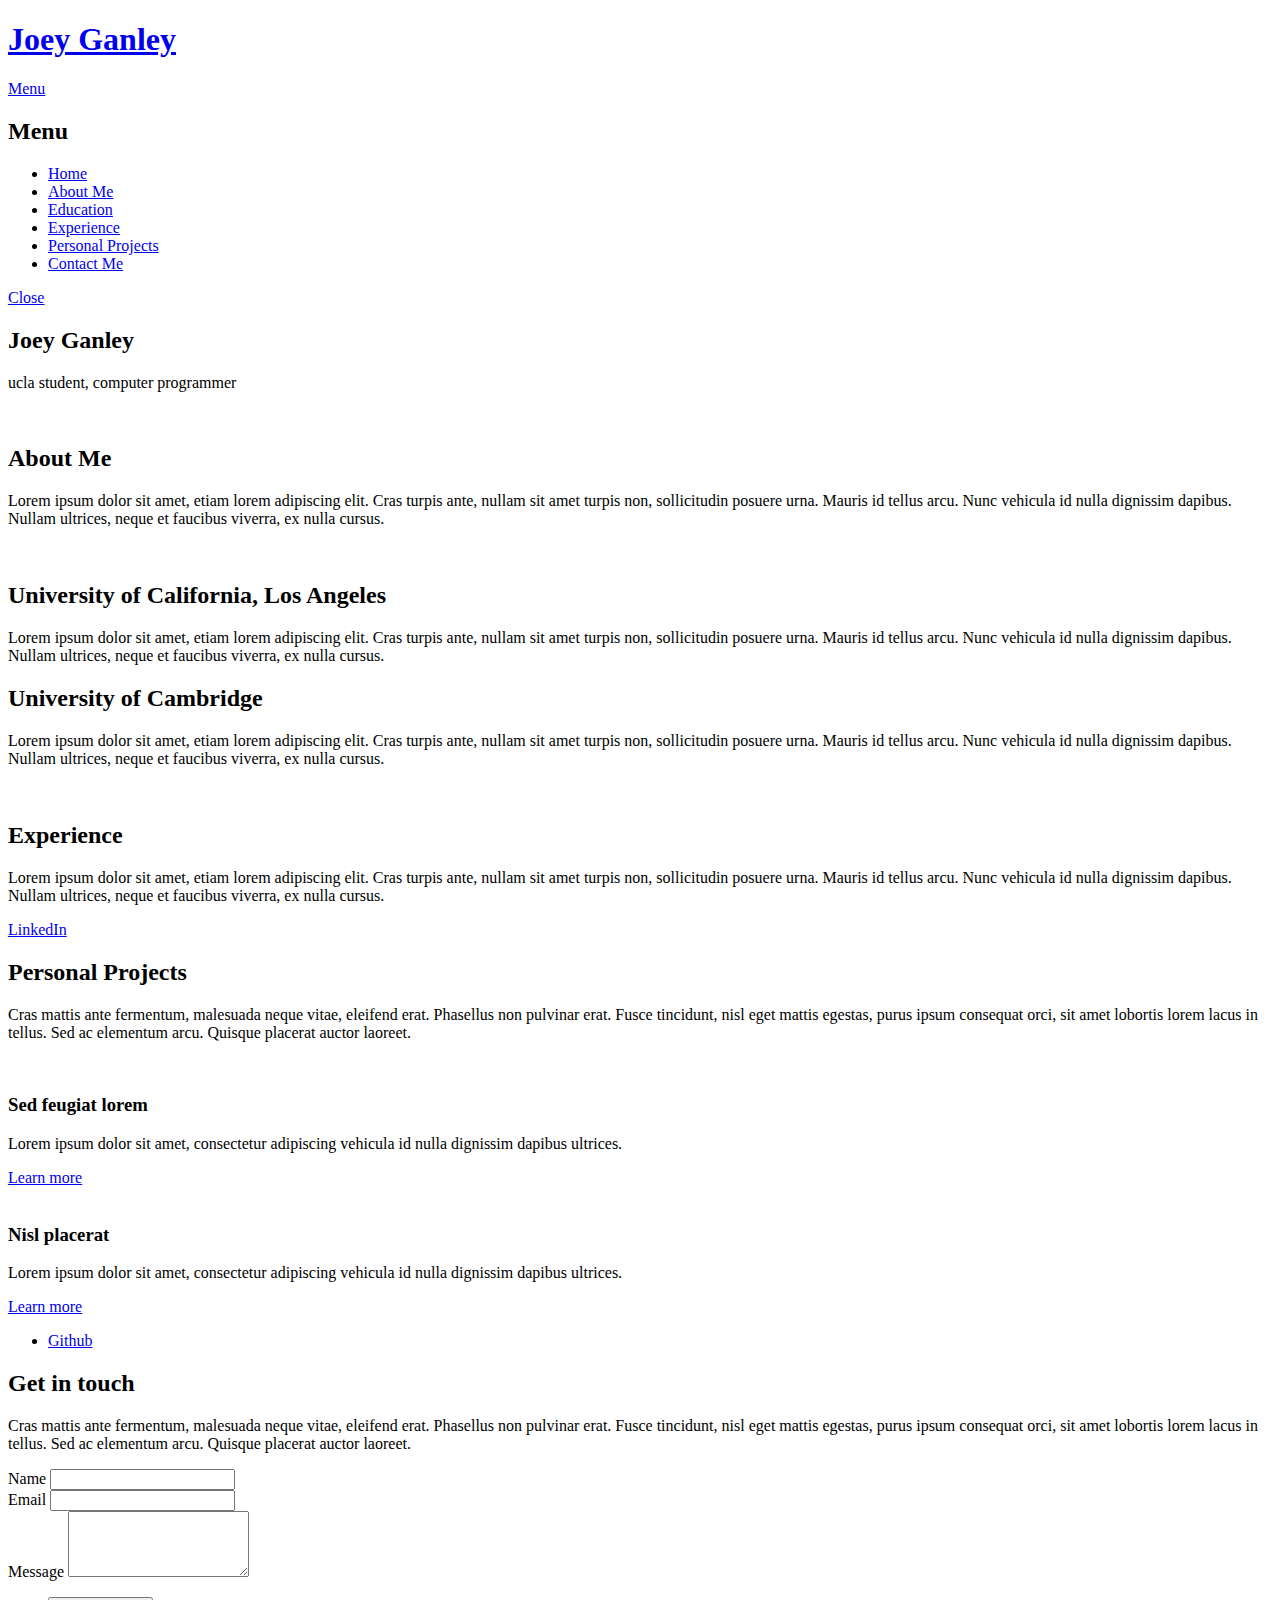
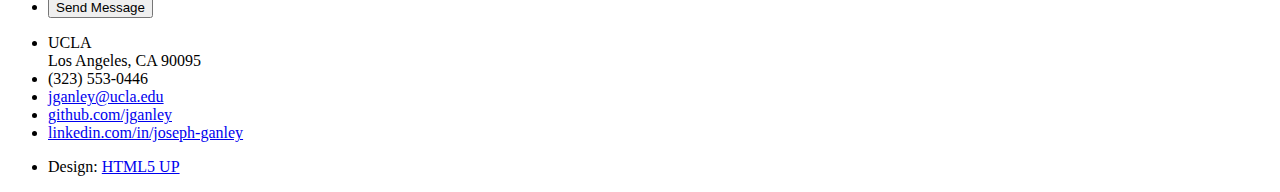
==== index.html @ 6a9263d2 "various updates to index html page" ====
<!DOCTYPE HTML>

<html>
	<head>
		<title>Joey Ganley</title>
		<meta charset="utf-8" />
		<meta name="viewport" content="width=device-width, initial-scale=1" />
		<!--[if lte IE 8]><script src="assets/js/ie/html5shiv.js"></script><![endif]-->
		<link rel="stylesheet" href="assets/css/main.css" />
		<!--[if lte IE 9]><link rel="stylesheet" href="assets/css/ie9.css" /><![endif]-->
		<!--[if lte IE 8]><link rel="stylesheet" href="assets/css/ie8.css" /><![endif]-->
	</head>
	<body>

		<!-- Page Wrapper -->
			<div id="page-wrapper">

				<!-- Header -->
					<header id="header" class="alt">
						<h1><a href="index.html">Joey Ganley</a></h1>
						<!-- Menu -->
						<nav>
							<a href="#menu">Menu</a>
						</nav>

					</header>

				<!-- Menu -->
					<nav id="menu">
						<div class="inner">
							<h2>Menu</h2>
							<ul class="links">
								<li><a href="index.html">Home</a></li>
								<li><a href="#">About Me</a></li>
								<li><a href="#">Education</a></li>
								<li><a href="#">Experience</a></li>
								<li><a href="#">Personal Projects</a></li>
								<li><a href="#">Contact Me</a></li>
							</ul>
							<a href="#" class="close">Close</a>
						</div>
					</nav>


				<!-- Banner -->
					<section id="banner">
						<div class="inner">
							<div class="logo"><span class="icon fa-users"></span></div>
							<h2>Joey Ganley</h2>
							<p>ucla student, computer programmer</p>
						</div>
					</section>

				<!-- Wrapper -->
					<section id="wrapper">

						<!-- One -->
							<section id="one" class="wrapper spotlight style1">
								<div class="inner">
									<a href="#" class="image"><img src="images/linkedin.jpg" alt="" /></a>
									<div class="content">
										<h2 class="major">About Me</h2>
										<p>Lorem ipsum dolor sit amet, etiam lorem adipiscing elit. Cras turpis ante, nullam sit amet turpis non, sollicitudin posuere urna. Mauris id tellus arcu. Nunc vehicula id nulla dignissim dapibus. Nullam ultrices, neque et faucibus viverra, ex nulla cursus.</p>
										<!-- Not Using Right Now
										<a href="#" class="special">Learn more</a>
										-->
									</div>
								</div>
							</section>

						<!-- Two -->
							<section id="two" class="wrapper alt spotlight style2">
								<div class="inner">
									<a href="#" class="image"><img src="images/pic02.jpg" alt="" /></a>
									<div class="content">
										<h2 class="major">University of California, Los Angeles</h2>
										<p>Lorem ipsum dolor sit amet, etiam lorem adipiscing elit. Cras turpis ante, nullam sit amet turpis non, sollicitudin posuere urna. Mauris id tellus arcu. Nunc vehicula id nulla dignissim dapibus. Nullam ultrices, neque et faucibus viverra, ex nulla cursus.</p>
										<h2 class="major">University of Cambridge</h2>
										<p>Lorem ipsum dolor sit amet, etiam lorem adipiscing elit. Cras turpis ante, nullam sit amet turpis non, sollicitudin posuere urna. Mauris id tellus arcu. Nunc vehicula id nulla dignissim dapibus. Nullam ultrices, neque et faucibus viverra, ex nulla cursus.</p>
										<!-- Not Using Right Now
										<a href="#" class="special">LinkedIn</a>
										-->
									</div>
								</div>
							</section>

						<!-- Three -->
							<section id="three" class="wrapper spotlight style3">
								<div class="inner">
									<a href="#" class="image"><img src="images/pic03.jpg" alt="" /></a>
									<div class="content">
										<h2 class="major">Experience</h2>
										<p>Lorem ipsum dolor sit amet, etiam lorem adipiscing elit. Cras turpis ante, nullam sit amet turpis non, sollicitudin posuere urna. Mauris id tellus arcu. Nunc vehicula id nulla dignissim dapibus. Nullam ultrices, neque et faucibus viverra, ex nulla cursus.</p>
										<a href="https://www.linkedin.com/in/joseph-ganley" class="special">LinkedIn</a>
									</div>
								</div>
							</section>

						<!-- Four -->
							<section id="four" class="wrapper alt style1">
								<div class="inner">
									<h2 class="major">Personal Projects</h2>
									<p>Cras mattis ante fermentum, malesuada neque vitae, eleifend erat. Phasellus non pulvinar erat. Fusce tincidunt, nisl eget mattis egestas, purus ipsum consequat orci, sit amet lobortis lorem lacus in tellus. Sed ac elementum arcu. Quisque placerat auctor laoreet.</p>
									<section class="features">
										<article>
											<a href="#" class="image"><img src="images/pic04.jpg" alt="" /></a>
											<h3 class="major">Sed feugiat lorem</h3>
											<p>Lorem ipsum dolor sit amet, consectetur adipiscing vehicula id nulla dignissim dapibus ultrices.</p>
											<a href="#" class="special">Learn more</a>
										</article>
										<article>
											<a href="#" class="image"><img src="images/pic05.jpg" alt="" /></a>
											<h3 class="major">Nisl placerat</h3>
											<p>Lorem ipsum dolor sit amet, consectetur adipiscing vehicula id nulla dignissim dapibus ultrices.</p>
											<a href="#" class="special">Learn more</a>
										</article>
										<!-- Not Using Right Now
										<article>
											<a href="#" class="image"><img src="images/pic06.jpg" alt="" /></a>
											<h3 class="major">Ante fermentum</h3>
											<p>Lorem ipsum dolor sit amet, consectetur adipiscing vehicula id nulla dignissim dapibus ultrices.</p>
											<a href="#" class="special">Learn more</a>
										</article>
										<article>
											<a href="#" class="image"><img src="images/pic07.jpg" alt="" /></a>
											<h3 class="major">Fusce consequat</h3>
											<p>Lorem ipsum dolor sit amet, consectetur adipiscing vehicula id nulla dignissim dapibus ultrices.</p>
											<a href="#" class="special">Learn more</a>
										</article>
										-->
									</section>
									<ul class="actions">
										<li><a href="https://www.github.com/jganley" class="button">Github</a></li>
									</ul>
								</div>
							</section>

					</section>

				<!-- Footer -->
					<section id="footer">
						<div class="inner">
							<h2 class="major">Get in touch</h2>
							<p>Cras mattis ante fermentum, malesuada neque vitae, eleifend erat. Phasellus non pulvinar erat. Fusce tincidunt, nisl eget mattis egestas, purus ipsum consequat orci, sit amet lobortis lorem lacus in tellus. Sed ac elementum arcu. Quisque placerat auctor laoreet.</p>
							<form method="post" action="#">
								<div class="field">
									<label for="name">Name</label>
									<input type="text" name="name" id="name" />
								</div>
								<div class="field">
									<label for="email">Email</label>
									<input type="email" name="email" id="email" />
								</div>
								<div class="field">
									<label for="message">Message</label>
									<textarea name="message" id="message" rows="4"></textarea>
								</div>
								<ul class="actions">
									<li><input type="submit" value="Send Message" /></li>
								</ul>
							</form>
							<ul class="contact">
								<li class="fa-home">
									UCLA<br />
									Los Angeles, CA 90095
								</li>
								<li class="fa-phone">(323) 553-0446</li>
								<li class="fa-envelope"><a href="#">jganley@ucla.edu</a></li>
								<li class="fa-github-alt"><a href="https://www.github.com/jganley">github.com/jganley</a></li>
								<li class="fa-linkedin"><a href="https://www.linkedin.com/in/joseph-ganley">linkedin.com/in/joseph-ganley</a></li>
							</ul>
							<ul class="copyright">
								<li>Design: <a href="http://html5up.net">HTML5 UP</a></li>
							</ul>
						</div>
					</section>

			</div>

		<!-- Scripts -->
			<script src="assets/js/skel.min.js"></script>
			<script src="assets/js/jquery.min.js"></script>
			<script src="assets/js/jquery.scrollex.min.js"></script>
			<script src="assets/js/util.js"></script>
			<!--[if lte IE 8]><script src="assets/js/ie/respond.min.js"></script><![endif]-->
			<script src="assets/js/main.js"></script>

	</body>
</html>
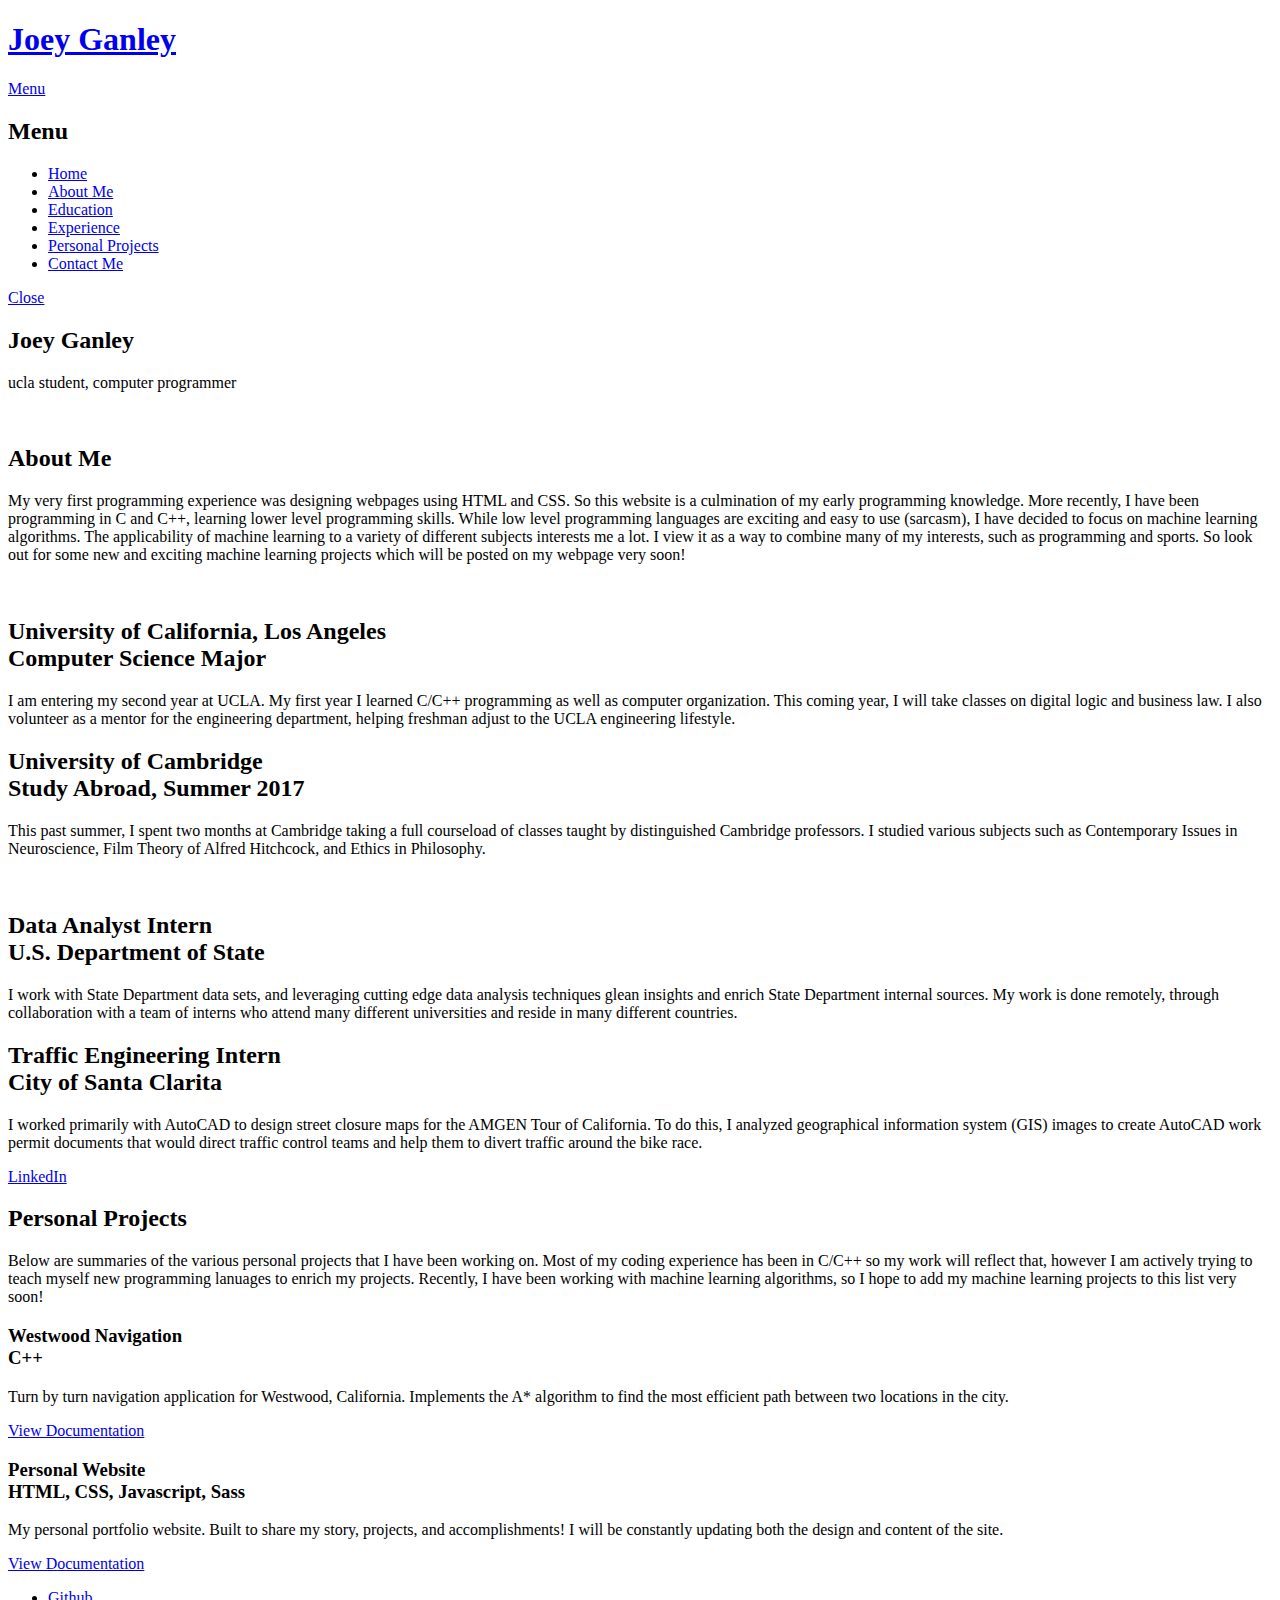
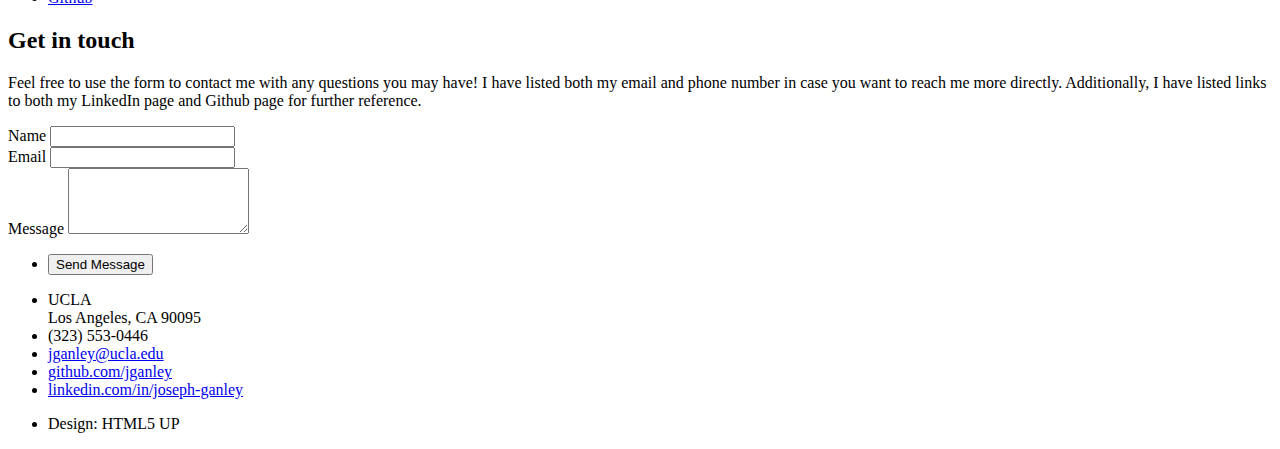
==== commit 6b7fa498: "updated the index.html file" ====
--- a/index.html
+++ b/index.html
@@ -2,7 +2,7 @@
 
 <html>
 	<head>
-		<title>Joey Ganley</title>
+		<title>Joey Ganley's Website</title>
 		<meta charset="utf-8" />
 		<meta name="viewport" content="width=device-width, initial-scale=1" />
 		<!--[if lte IE 8]><script src="assets/js/ie/html5shiv.js"></script><![endif]-->
@@ -31,11 +31,11 @@
 							<h2>Menu</h2>
 							<ul class="links">
 								<li><a href="index.html">Home</a></li>
-								<li><a href="#">About Me</a></li>
-								<li><a href="#">Education</a></li>
-								<li><a href="#">Experience</a></li>
-								<li><a href="#">Personal Projects</a></li>
-								<li><a href="#">Contact Me</a></li>
+								<li><a href="index.html#one">About Me</a></li>
+								<li><a href="index.html#two">Education</a></li>
+								<li><a href="index.html#three">Experience</a></li>
+								<li><a href="index.html#four">Personal Projects</a></li>
+								<li><a href="index.html#footer">Contact Me</a></li>
 							</ul>
 							<a href="#" class="close">Close</a>
 						</div>
@@ -60,7 +60,10 @@
 									<a href="#" class="image"><img src="images/linkedin.jpg" alt="" /></a>
 									<div class="content">
 										<h2 class="major">About Me</h2>
-										<p>Lorem ipsum dolor sit amet, etiam lorem adipiscing elit. Cras turpis ante, nullam sit amet turpis non, sollicitudin posuere urna. Mauris id tellus arcu. Nunc vehicula id nulla dignissim dapibus. Nullam ultrices, neque et faucibus viverra, ex nulla cursus.</p>
+										<p>My very first programming experience was designing webpages using HTML and CSS. So this website is a culmination of my early programming knowledge. More recently, I have been
+										programming in C and C++, learning lower level programming skills. While low level programming languages are exciting and easy to use (sarcasm), I have decided to focus on machine
+									learning algorithms. The applicability of machine learning to a variety of different subjects interests me a lot. I view it as a way to combine many of my interests, such as programming and sports.
+								 So look out for some new and exciting machine learning projects which will be posted on my webpage very soon!</p>
 										<!-- Not Using Right Now
 										<a href="#" class="special">Learn more</a>
 										-->
@@ -71,12 +74,13 @@
 						<!-- Two -->
 							<section id="two" class="wrapper alt spotlight style2">
 								<div class="inner">
-									<a href="#" class="image"><img src="images/pic02.jpg" alt="" /></a>
+									<a href="#" class="image"><img src="images/ucla.jpg" alt="" /></a>
 									<div class="content">
-										<h2 class="major">University of California, Los Angeles</h2>
-										<p>Lorem ipsum dolor sit amet, etiam lorem adipiscing elit. Cras turpis ante, nullam sit amet turpis non, sollicitudin posuere urna. Mauris id tellus arcu. Nunc vehicula id nulla dignissim dapibus. Nullam ultrices, neque et faucibus viverra, ex nulla cursus.</p>
-										<h2 class="major">University of Cambridge</h2>
-										<p>Lorem ipsum dolor sit amet, etiam lorem adipiscing elit. Cras turpis ante, nullam sit amet turpis non, sollicitudin posuere urna. Mauris id tellus arcu. Nunc vehicula id nulla dignissim dapibus. Nullam ultrices, neque et faucibus viverra, ex nulla cursus.</p>
+										<h2 class="major">University of California, Los Angeles</br><span class "norm">Computer Science Major</span></h2>
+										<p>I am entering my second year at UCLA. My first year I learned C/C++ programming as well as computer organization. This coming year, I will take classes on digital logic and business law. I also volunteer as
+										a mentor for the engineering department, helping freshman adjust to the UCLA engineering lifestyle.</p>
+										<h2 class="major">University of Cambridge</br><span class "norm">Study Abroad, Summer 2017</span></h2>
+										<p>This past summer, I spent two months at Cambridge taking a full courseload of classes taught by distinguished Cambridge professors. I studied various subjects such as Contemporary Issues in Neuroscience, Film Theory of Alfred Hitchcock, and Ethics in Philosophy.</p>
 										<!-- Not Using Right Now
 										<a href="#" class="special">LinkedIn</a>
 										-->
@@ -87,10 +91,14 @@
 						<!-- Three -->
 							<section id="three" class="wrapper spotlight style3">
 								<div class="inner">
-									<a href="#" class="image"><img src="images/pic03.jpg" alt="" /></a>
+									<a href="#" class="image"><img src="images/state.jpg" alt="" /></a>
 									<div class="content">
-										<h2 class="major">Experience</h2>
-										<p>Lorem ipsum dolor sit amet, etiam lorem adipiscing elit. Cras turpis ante, nullam sit amet turpis non, sollicitudin posuere urna. Mauris id tellus arcu. Nunc vehicula id nulla dignissim dapibus. Nullam ultrices, neque et faucibus viverra, ex nulla cursus.</p>
+										<h2 class="major">Data Analyst Intern</br><span class "norm">U.S. Department of State</span></h2>
+										<p>I work with State Department data sets, and leveraging cutting edge data analysis techniques glean insights and enrich State Department internal sources. My work is done remotely, through collaboration with a team of
+										interns who attend many different universities and reside in many different countries.</p>
+										<h2 class="major">Traffic Engineering Intern</br><span class "norm">City of Santa Clarita</span></h2>
+										<p>I worked primarily with AutoCAD to design street closure maps for the AMGEN Tour of California. To do this, I analyzed geographical information system (GIS) images to create AutoCAD work permit documents that would
+											direct traffic control teams and help them to divert traffic around the bike race.</p>
 										<a href="https://www.linkedin.com/in/joseph-ganley" class="special">LinkedIn</a>
 									</div>
 								</div>
@@ -100,19 +108,24 @@
 							<section id="four" class="wrapper alt style1">
 								<div class="inner">
 									<h2 class="major">Personal Projects</h2>
-									<p>Cras mattis ante fermentum, malesuada neque vitae, eleifend erat. Phasellus non pulvinar erat. Fusce tincidunt, nisl eget mattis egestas, purus ipsum consequat orci, sit amet lobortis lorem lacus in tellus. Sed ac elementum arcu. Quisque placerat auctor laoreet.</p>
+									<p>Below are summaries of the various personal projects that I have been working on. Most of my coding experience has been in C/C++ so my work will reflect that, however I am actively trying to teach myself
+									new programming lanuages to enrich my projects. Recently, I have been working with machine learning algorithms, so I hope to add my machine learning projects to this list very soon!</p>
 									<section class="features">
 										<article>
+											<!-- Not Using Right Now
 											<a href="#" class="image"><img src="images/pic04.jpg" alt="" /></a>
-											<h3 class="major">Sed feugiat lorem</h3>
-											<p>Lorem ipsum dolor sit amet, consectetur adipiscing vehicula id nulla dignissim dapibus ultrices.</p>
-											<a href="#" class="special">Learn more</a>
-										</article>
-										<article>
+											-->
+											<h3 class="major">Westwood Navigation</br><span class "norm">C++</span></h3>
+											<p>Turn by turn navigation application for Westwood, California. Implements the A* algorithm to find the most efficient path between two locations in the city.</p>
+											<a href="https://github.com/jganley/westwood-navigation" class="special">View Documentation</a>
+										</article>
+										<article>
+											<!-- Not Using Right Now
 											<a href="#" class="image"><img src="images/pic05.jpg" alt="" /></a>
-											<h3 class="major">Nisl placerat</h3>
-											<p>Lorem ipsum dolor sit amet, consectetur adipiscing vehicula id nulla dignissim dapibus ultrices.</p>
-											<a href="#" class="special">Learn more</a>
+											-->
+											<h3 class="major">Personal Website</br><span class "norm">HTML, CSS, Javascript, Sass</span></h3>
+											<p>My personal portfolio website. Built to share my story, projects, and accomplishments! I will be constantly updating both the design and content of the site.</p>
+											<a href="https://github.com/jganley/personal-website" class="special">View Documentation</a>
 										</article>
 										<!-- Not Using Right Now
 										<article>
@@ -141,8 +154,8 @@
 					<section id="footer">
 						<div class="inner">
 							<h2 class="major">Get in touch</h2>
-							<p>Cras mattis ante fermentum, malesuada neque vitae, eleifend erat. Phasellus non pulvinar erat. Fusce tincidunt, nisl eget mattis egestas, purus ipsum consequat orci, sit amet lobortis lorem lacus in tellus. Sed ac elementum arcu. Quisque placerat auctor laoreet.</p>
-							<form method="post" action="#">
+							<p>Feel free to use the form to contact me with any questions you may have! I have listed both my email and phone number in case you want to reach me more directly. Additionally, I have listed links to both my LinkedIn page and Github page for further reference.</p>
+							<form method="post" action="assets/php/email.php">
 								<div class="field">
 									<label for="name">Name</label>
 									<input type="text" name="name" id="name" />
@@ -170,7 +183,7 @@
 								<li class="fa-linkedin"><a href="https://www.linkedin.com/in/joseph-ganley">linkedin.com/in/joseph-ganley</a></li>
 							</ul>
 							<ul class="copyright">
-								<li>Design: <a href="http://html5up.net">HTML5 UP</a></li>
+								<li>Design: HTML5 UP</li>
 							</ul>
 						</div>
 					</section>
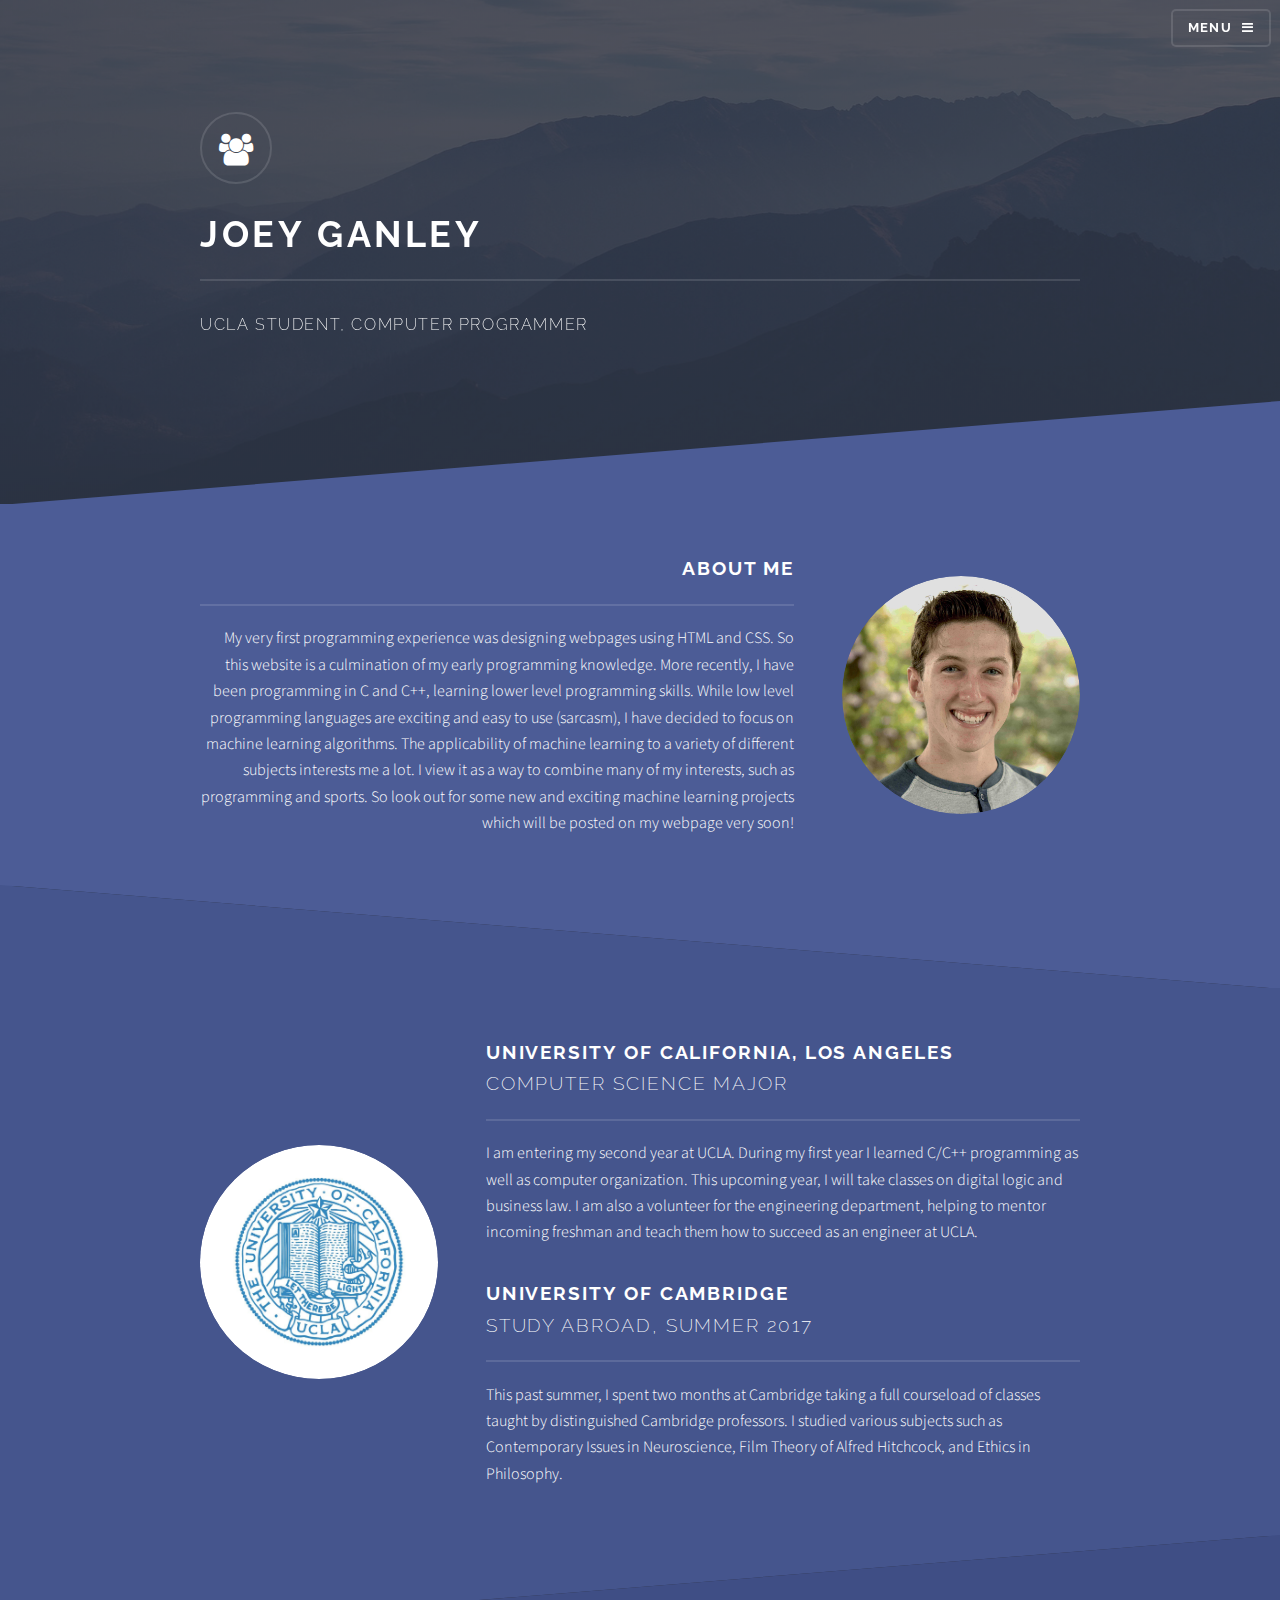
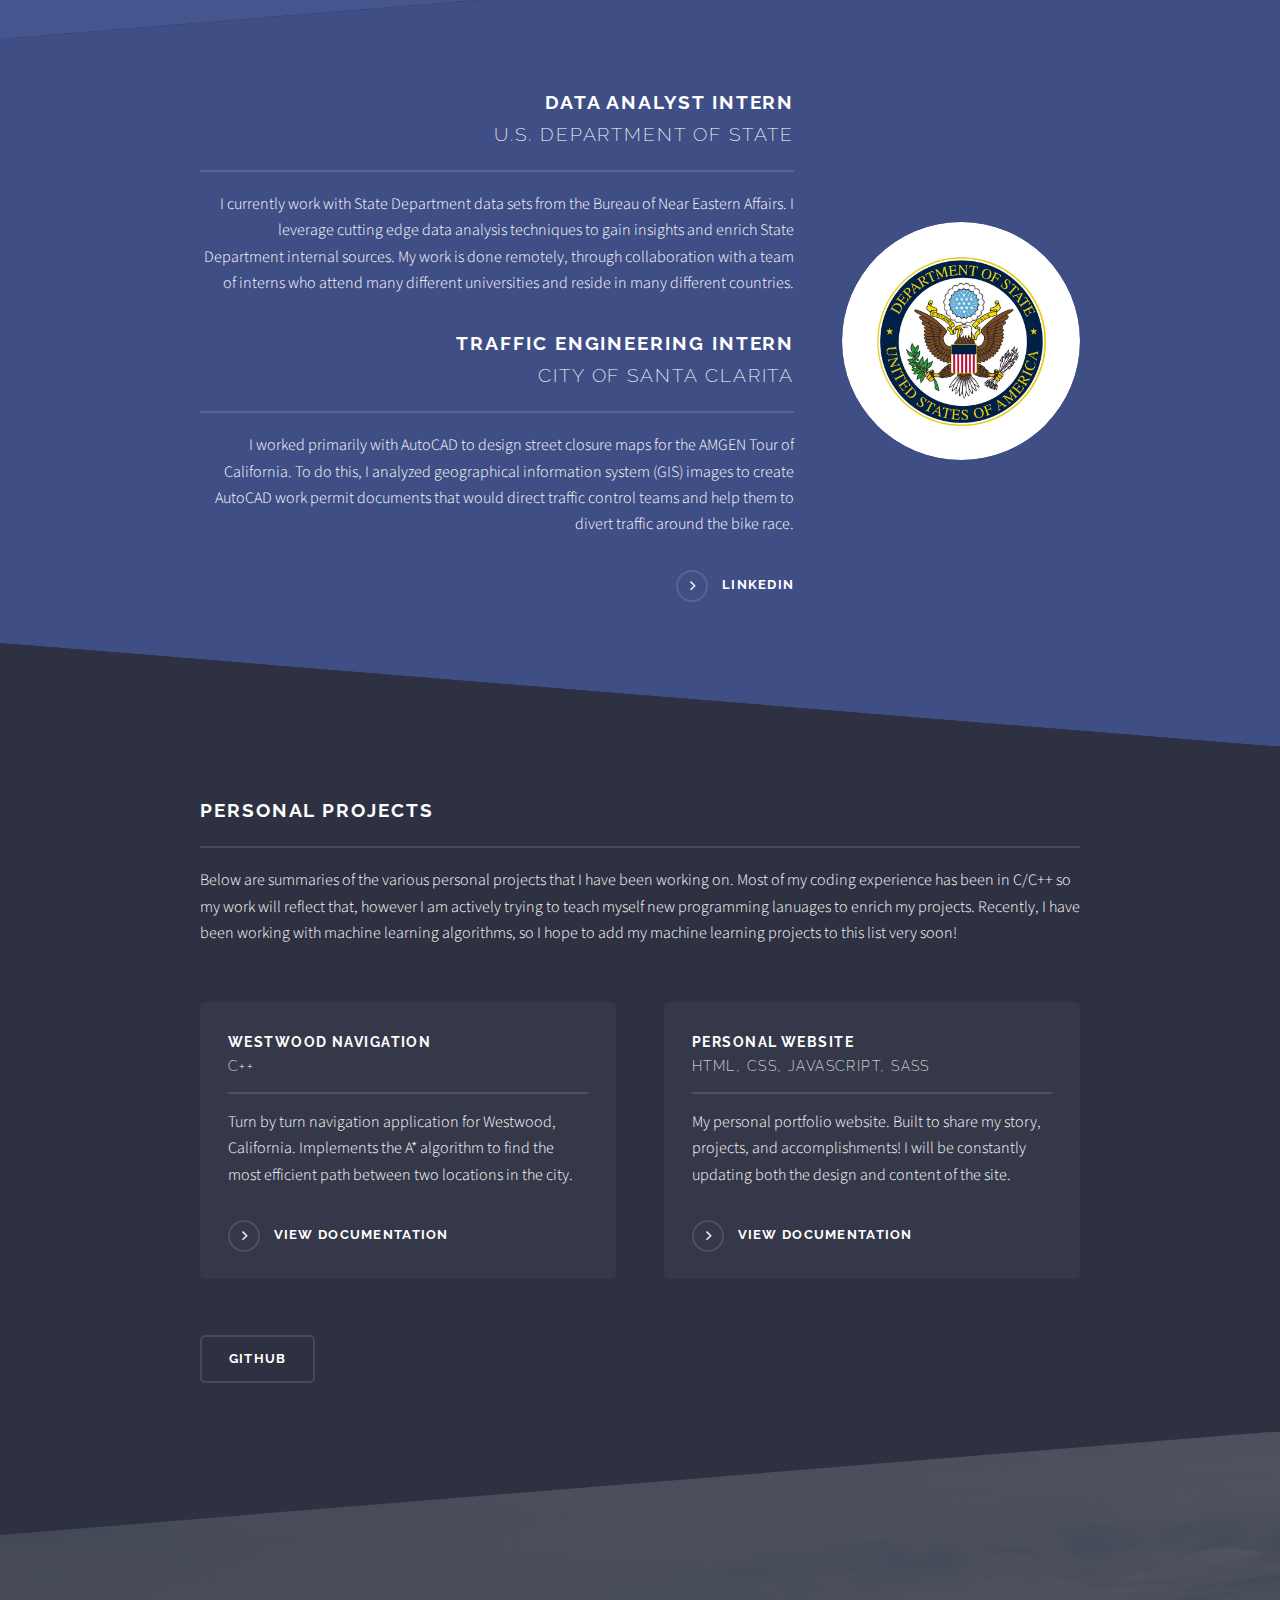
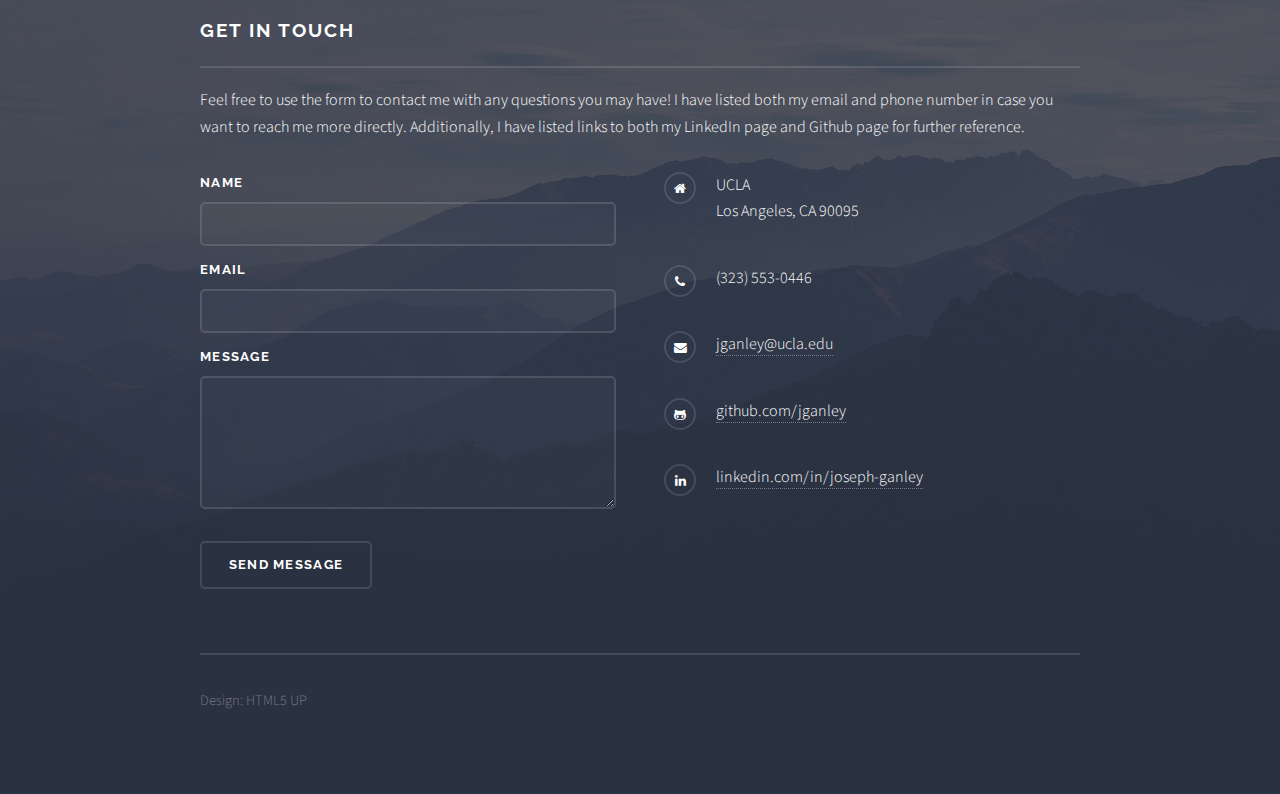
==== commit bb556be9: "fixed some of the phrasing for paragraphs on page" ====
--- a/index.html
+++ b/index.html
@@ -77,8 +77,8 @@
 									<a href="#" class="image"><img src="images/ucla.jpg" alt="" /></a>
 									<div class="content">
 										<h2 class="major">University of California, Los Angeles</br><span class "norm">Computer Science Major</span></h2>
-										<p>I am entering my second year at UCLA. My first year I learned C/C++ programming as well as computer organization. This coming year, I will take classes on digital logic and business law. I also volunteer as
-										a mentor for the engineering department, helping freshman adjust to the UCLA engineering lifestyle.</p>
+										<p>I am entering my second year at UCLA. During my first year I learned C/C++ programming as well as computer organization. This upcoming year, I will take classes on digital logic and business law. I am also a volunteer for
+										the engineering department, helping to mentor incoming freshman and teach them how to succeed as an engineer at UCLA.</p>
 										<h2 class="major">University of Cambridge</br><span class "norm">Study Abroad, Summer 2017</span></h2>
 										<p>This past summer, I spent two months at Cambridge taking a full courseload of classes taught by distinguished Cambridge professors. I studied various subjects such as Contemporary Issues in Neuroscience, Film Theory of Alfred Hitchcock, and Ethics in Philosophy.</p>
 										<!-- Not Using Right Now
@@ -94,7 +94,7 @@
 									<a href="#" class="image"><img src="images/state.jpg" alt="" /></a>
 									<div class="content">
 										<h2 class="major">Data Analyst Intern</br><span class "norm">U.S. Department of State</span></h2>
-										<p>I work with State Department data sets, and leveraging cutting edge data analysis techniques glean insights and enrich State Department internal sources. My work is done remotely, through collaboration with a team of
+										<p>I currently work with State Department data sets from the Bureau of Near Eastern Affairs. I leverage cutting edge data analysis techniques to gain insights and enrich State Department internal sources. My work is done remotely, through collaboration with a team of
 										interns who attend many different universities and reside in many different countries.</p>
 										<h2 class="major">Traffic Engineering Intern</br><span class "norm">City of Santa Clarita</span></h2>
 										<p>I worked primarily with AutoCAD to design street closure maps for the AMGEN Tour of California. To do this, I analyzed geographical information system (GIS) images to create AutoCAD work permit documents that would
--- a/assets/css/main.css
+++ b/assets/css/main.css
@@ -0,0 +1,3865 @@
+@import url(font-awesome.min.css);
+@import url("https://fonts.googleapis.com/css?family=Raleway:200,700|Source+Sans+Pro:300,600,300italic,600italic");
+
+/* Reset */
+
+	html, body, div, span, applet, object, iframe, h1, h2, h3, h4, h5, h6, p, blockquote, pre, a, abbr, acronym, address, big, cite, code, del, dfn, em, img, ins, kbd, q, s, samp, small, strike, strong, sub, sup, tt, var, b, u, i, center, dl, dt, dd, ol, ul, li, fieldset, form, label, legend, table, caption, tbody, tfoot, thead, tr, th, td, article, aside, canvas, details, embed, figure, figcaption, footer, header, hgroup, menu, nav, output, ruby, section, summary, time, mark, audio, video {
+		margin: 0;
+		padding: 0;
+		border: 0;
+		font-size: 100%;
+		font: inherit;
+		vertical-align: baseline;
+	}
+
+	article, aside, details, figcaption, figure, footer, header, hgroup, menu, nav, section {
+		display: block;
+	}
+
+	body {
+		line-height: 1;
+	}
+
+	ol, ul {
+		list-style: none;
+	}
+
+	blockquote, q {
+		quotes: none;
+	}
+
+	blockquote:before, blockquote:after, q:before, q:after {
+		content: '';
+		content: none;
+	}
+
+	table {
+		border-collapse: collapse;
+		border-spacing: 0;
+	}
+
+	body {
+		-webkit-text-size-adjust: none;
+	}
+
+/* Box Model */
+
+	*, *:before, *:after {
+		-moz-box-sizing: border-box;
+		-webkit-box-sizing: border-box;
+		box-sizing: border-box;
+	}
+
+/* Grid */
+
+	.row {
+		border-bottom: solid 1px transparent;
+		-moz-box-sizing: border-box;
+		-webkit-box-sizing: border-box;
+		box-sizing: border-box;
+	}
+
+	.row > * {
+		float: left;
+		-moz-box-sizing: border-box;
+		-webkit-box-sizing: border-box;
+		box-sizing: border-box;
+	}
+
+	.row:after, .row:before {
+		content: '';
+		display: block;
+		clear: both;
+		height: 0;
+	}
+
+	.row.uniform > * > :first-child {
+		margin-top: 0;
+	}
+
+	.row.uniform > * > :last-child {
+		margin-bottom: 0;
+	}
+
+	.row.\30 \25 > * {
+		padding: 0 0 0 0em;
+	}
+
+	.row.\30 \25 {
+		margin: 0 0 -1px 0em;
+	}
+
+	.row.uniform.\30 \25 > * {
+		padding: 0em 0 0 0em;
+	}
+
+	.row.uniform.\30 \25 {
+		margin: 0em 0 -1px 0em;
+	}
+
+	.row > * {
+		padding: 0 0 0 1.75em;
+	}
+
+	.row {
+		margin: 0 0 -1px -1.75em;
+	}
+
+	.row.uniform > * {
+		padding: 1.75em 0 0 1.75em;
+	}
+
+	.row.uniform {
+		margin: -1.75em 0 -1px -1.75em;
+	}
+
+	.row.\32 00\25 > * {
+		padding: 0 0 0 3.5em;
+	}
+
+	.row.\32 00\25 {
+		margin: 0 0 -1px -3.5em;
+	}
+
+	.row.uniform.\32 00\25 > * {
+		padding: 3.5em 0 0 3.5em;
+	}
+
+	.row.uniform.\32 00\25 {
+		margin: -3.5em 0 -1px -3.5em;
+	}
+
+	.row.\31 50\25 > * {
+		padding: 0 0 0 2.625em;
+	}
+
+	.row.\31 50\25 {
+		margin: 0 0 -1px -2.625em;
+	}
+
+	.row.uniform.\31 50\25 > * {
+		padding: 2.625em 0 0 2.625em;
+	}
+
+	.row.uniform.\31 50\25 {
+		margin: -2.625em 0 -1px -2.625em;
+	}
+
+	.row.\35 0\25 > * {
+		padding: 0 0 0 0.875em;
+	}
+
+	.row.\35 0\25 {
+		margin: 0 0 -1px -0.875em;
+	}
+
+	.row.uniform.\35 0\25 > * {
+		padding: 0.875em 0 0 0.875em;
+	}
+
+	.row.uniform.\35 0\25 {
+		margin: -0.875em 0 -1px -0.875em;
+	}
+
+	.row.\32 5\25 > * {
+		padding: 0 0 0 0.4375em;
+	}
+
+	.row.\32 5\25 {
+		margin: 0 0 -1px -0.4375em;
+	}
+
+	.row.uniform.\32 5\25 > * {
+		padding: 0.4375em 0 0 0.4375em;
+	}
+
+	.row.uniform.\32 5\25 {
+		margin: -0.4375em 0 -1px -0.4375em;
+	}
+
+	.\31 2u, .\31 2u\24 {
+		width: 100%;
+		clear: none;
+		margin-left: 0;
+	}
+
+	.\31 1u, .\31 1u\24 {
+		width: 91.6666666667%;
+		clear: none;
+		margin-left: 0;
+	}
+
+	.\31 0u, .\31 0u\24 {
+		width: 83.3333333333%;
+		clear: none;
+		margin-left: 0;
+	}
+
+	.\39 u, .\39 u\24 {
+		width: 75%;
+		clear: none;
+		margin-left: 0;
+	}
+
+	.\38 u, .\38 u\24 {
+		width: 66.6666666667%;
+		clear: none;
+		margin-left: 0;
+	}
+
+	.\37 u, .\37 u\24 {
+		width: 58.3333333333%;
+		clear: none;
+		margin-left: 0;
+	}
+
+	.\36 u, .\36 u\24 {
+		width: 50%;
+		clear: none;
+		margin-left: 0;
+	}
+
+	.\35 u, .\35 u\24 {
+		width: 41.6666666667%;
+		clear: none;
+		margin-left: 0;
+	}
+
+	.\34 u, .\34 u\24 {
+		width: 33.3333333333%;
+		clear: none;
+		margin-left: 0;
+	}
+
+	.\33 u, .\33 u\24 {
+		width: 25%;
+		clear: none;
+		margin-left: 0;
+	}
+
+	.\32 u, .\32 u\24 {
+		width: 16.6666666667%;
+		clear: none;
+		margin-left: 0;
+	}
+
+	.\31 u, .\31 u\24 {
+		width: 8.3333333333%;
+		clear: none;
+		margin-left: 0;
+	}
+
+	.\31 2u\24 + *,
+	.\31 1u\24 + *,
+	.\31 0u\24 + *,
+	.\39 u\24 + *,
+	.\38 u\24 + *,
+	.\37 u\24 + *,
+	.\36 u\24 + *,
+	.\35 u\24 + *,
+	.\34 u\24 + *,
+	.\33 u\24 + *,
+	.\32 u\24 + *,
+	.\31 u\24 + * {
+		clear: left;
+	}
+
+	.\-11u {
+		margin-left: 91.66667%;
+	}
+
+	.\-10u {
+		margin-left: 83.33333%;
+	}
+
+	.\-9u {
+		margin-left: 75%;
+	}
+
+	.\-8u {
+		margin-left: 66.66667%;
+	}
+
+	.\-7u {
+		margin-left: 58.33333%;
+	}
+
+	.\-6u {
+		margin-left: 50%;
+	}
+
+	.\-5u {
+		margin-left: 41.66667%;
+	}
+
+	.\-4u {
+		margin-left: 33.33333%;
+	}
+
+	.\-3u {
+		margin-left: 25%;
+	}
+
+	.\-2u {
+		margin-left: 16.66667%;
+	}
+
+	.\-1u {
+		margin-left: 8.33333%;
+	}
+
+	@media screen and (max-width: 1680px) {
+
+		.row > * {
+			padding: 0 0 0 1.75em;
+		}
+
+		.row {
+			margin: 0 0 -1px -1.75em;
+		}
+
+		.row.uniform > * {
+			padding: 1.75em 0 0 1.75em;
+		}
+
+		.row.uniform {
+			margin: -1.75em 0 -1px -1.75em;
+		}
+
+		.row.\32 00\25 > * {
+			padding: 0 0 0 3.5em;
+		}
+
+		.row.\32 00\25 {
+			margin: 0 0 -1px -3.5em;
+		}
+
+		.row.uniform.\32 00\25 > * {
+			padding: 3.5em 0 0 3.5em;
+		}
+
+		.row.uniform.\32 00\25 {
+			margin: -3.5em 0 -1px -3.5em;
+		}
+
+		.row.\31 50\25 > * {
+			padding: 0 0 0 2.625em;
+		}
+
+		.row.\31 50\25 {
+			margin: 0 0 -1px -2.625em;
+		}
+
+		.row.uniform.\31 50\25 > * {
+			padding: 2.625em 0 0 2.625em;
+		}
+
+		.row.uniform.\31 50\25 {
+			margin: -2.625em 0 -1px -2.625em;
+		}
+
+		.row.\35 0\25 > * {
+			padding: 0 0 0 0.875em;
+		}
+
+		.row.\35 0\25 {
+			margin: 0 0 -1px -0.875em;
+		}
+
+		.row.uniform.\35 0\25 > * {
+			padding: 0.875em 0 0 0.875em;
+		}
+
+		.row.uniform.\35 0\25 {
+			margin: -0.875em 0 -1px -0.875em;
+		}
+
+		.row.\32 5\25 > * {
+			padding: 0 0 0 0.4375em;
+		}
+
+		.row.\32 5\25 {
+			margin: 0 0 -1px -0.4375em;
+		}
+
+		.row.uniform.\32 5\25 > * {
+			padding: 0.4375em 0 0 0.4375em;
+		}
+
+		.row.uniform.\32 5\25 {
+			margin: -0.4375em 0 -1px -0.4375em;
+		}
+
+		.\31 2u\28xlarge\29, .\31 2u\24\28xlarge\29 {
+			width: 100%;
+			clear: none;
+			margin-left: 0;
+		}
+
+		.\31 1u\28xlarge\29, .\31 1u\24\28xlarge\29 {
+			width: 91.6666666667%;
+			clear: none;
+			margin-left: 0;
+		}
+
+		.\31 0u\28xlarge\29, .\31 0u\24\28xlarge\29 {
+			width: 83.3333333333%;
+			clear: none;
+			margin-left: 0;
+		}
+
+		.\39 u\28xlarge\29, .\39 u\24\28xlarge\29 {
+			width: 75%;
+			clear: none;
+			margin-left: 0;
+		}
+
+		.\38 u\28xlarge\29, .\38 u\24\28xlarge\29 {
+			width: 66.6666666667%;
+			clear: none;
+			margin-left: 0;
+		}
+
+		.\37 u\28xlarge\29, .\37 u\24\28xlarge\29 {
+			width: 58.3333333333%;
+			clear: none;
+			margin-left: 0;
+		}
+
+		.\36 u\28xlarge\29, .\36 u\24\28xlarge\29 {
+			width: 50%;
+			clear: none;
+			margin-left: 0;
+		}
+
+		.\35 u\28xlarge\29, .\35 u\24\28xlarge\29 {
+			width: 41.6666666667%;
+			clear: none;
+			margin-left: 0;
+		}
+
+		.\34 u\28xlarge\29, .\34 u\24\28xlarge\29 {
+			width: 33.3333333333%;
+			clear: none;
+			margin-left: 0;
+		}
+
+		.\33 u\28xlarge\29, .\33 u\24\28xlarge\29 {
+			width: 25%;
+			clear: none;
+			margin-left: 0;
+		}
+
+		.\32 u\28xlarge\29, .\32 u\24\28xlarge\29 {
+			width: 16.6666666667%;
+			clear: none;
+			margin-left: 0;
+		}
+
+		.\31 u\28xlarge\29, .\31 u\24\28xlarge\29 {
+			width: 8.3333333333%;
+			clear: none;
+			margin-left: 0;
+		}
+
+		.\31 2u\24\28xlarge\29 + *,
+		.\31 1u\24\28xlarge\29 + *,
+		.\31 0u\24\28xlarge\29 + *,
+		.\39 u\24\28xlarge\29 + *,
+		.\38 u\24\28xlarge\29 + *,
+		.\37 u\24\28xlarge\29 + *,
+		.\36 u\24\28xlarge\29 + *,
+		.\35 u\24\28xlarge\29 + *,
+		.\34 u\24\28xlarge\29 + *,
+		.\33 u\24\28xlarge\29 + *,
+		.\32 u\24\28xlarge\29 + *,
+		.\31 u\24\28xlarge\29 + * {
+			clear: left;
+		}
+
+		.\-11u\28xlarge\29 {
+			margin-left: 91.66667%;
+		}
+
+		.\-10u\28xlarge\29 {
+			margin-left: 83.33333%;
+		}
+
+		.\-9u\28xlarge\29 {
+			margin-left: 75%;
+		}
+
+		.\-8u\28xlarge\29 {
+			margin-left: 66.66667%;
+		}
+
+		.\-7u\28xlarge\29 {
+			margin-left: 58.33333%;
+		}
+
+		.\-6u\28xlarge\29 {
+			margin-left: 50%;
+		}
+
+		.\-5u\28xlarge\29 {
+			margin-left: 41.66667%;
+		}
+
+		.\-4u\28xlarge\29 {
+			margin-left: 33.33333%;
+		}
+
+		.\-3u\28xlarge\29 {
+			margin-left: 25%;
+		}
+
+		.\-2u\28xlarge\29 {
+			margin-left: 16.66667%;
+		}
+
+		.\-1u\28xlarge\29 {
+			margin-left: 8.33333%;
+		}
+
+	}
+
+	@media screen and (max-width: 1280px) {
+
+		.row > * {
+			padding: 0 0 0 1.75em;
+		}
+
+		.row {
+			margin: 0 0 -1px -1.75em;
+		}
+
+		.row.uniform > * {
+			padding: 1.75em 0 0 1.75em;
+		}
+
+		.row.uniform {
+			margin: -1.75em 0 -1px -1.75em;
+		}
+
+		.row.\32 00\25 > * {
+			padding: 0 0 0 3.5em;
+		}
+
+		.row.\32 00\25 {
+			margin: 0 0 -1px -3.5em;
+		}
+
+		.row.uniform.\32 00\25 > * {
+			padding: 3.5em 0 0 3.5em;
+		}
+
+		.row.uniform.\32 00\25 {
+			margin: -3.5em 0 -1px -3.5em;
+		}
+
+		.row.\31 50\25 > * {
+			padding: 0 0 0 2.625em;
+		}
+
+		.row.\31 50\25 {
+			margin: 0 0 -1px -2.625em;
+		}
+
+		.row.uniform.\31 50\25 > * {
+			padding: 2.625em 0 0 2.625em;
+		}
+
+		.row.uniform.\31 50\25 {
+			margin: -2.625em 0 -1px -2.625em;
+		}
+
+		.row.\35 0\25 > * {
+			padding: 0 0 0 0.875em;
+		}
+
+		.row.\35 0\25 {
+			margin: 0 0 -1px -0.875em;
+		}
+
+		.row.uniform.\35 0\25 > * {
+			padding: 0.875em 0 0 0.875em;
+		}
+
+		.row.uniform.\35 0\25 {
+			margin: -0.875em 0 -1px -0.875em;
+		}
+
+		.row.\32 5\25 > * {
+			padding: 0 0 0 0.4375em;
+		}
+
+		.row.\32 5\25 {
+			margin: 0 0 -1px -0.4375em;
+		}
+
+		.row.uniform.\32 5\25 > * {
+			padding: 0.4375em 0 0 0.4375em;
+		}
+
+		.row.uniform.\32 5\25 {
+			margin: -0.4375em 0 -1px -0.4375em;
+		}
+
+		.\31 2u\28large\29, .\31 2u\24\28large\29 {
+			width: 100%;
+			clear: none;
+			margin-left: 0;
+		}
+
+		.\31 1u\28large\29, .\31 1u\24\28large\29 {
+			width: 91.6666666667%;
+			clear: none;
+			margin-left: 0;
+		}
+
+		.\31 0u\28large\29, .\31 0u\24\28large\29 {
+			width: 83.3333333333%;
+			clear: none;
+			margin-left: 0;
+		}
+
+		.\39 u\28large\29, .\39 u\24\28large\29 {
+			width: 75%;
+			clear: none;
+			margin-left: 0;
+		}
+
+		.\38 u\28large\29, .\38 u\24\28large\29 {
+			width: 66.6666666667%;
+			clear: none;
+			margin-left: 0;
+		}
+
+		.\37 u\28large\29, .\37 u\24\28large\29 {
+			width: 58.3333333333%;
+			clear: none;
+			margin-left: 0;
+		}
+
+		.\36 u\28large\29, .\36 u\24\28large\29 {
+			width: 50%;
+			clear: none;
+			margin-left: 0;
+		}
+
+		.\35 u\28large\29, .\35 u\24\28large\29 {
+			width: 41.6666666667%;
+			clear: none;
+			margin-left: 0;
+		}
+
+		.\34 u\28large\29, .\34 u\24\28large\29 {
+			width: 33.3333333333%;
+			clear: none;
+			margin-left: 0;
+		}
+
+		.\33 u\28large\29, .\33 u\24\28large\29 {
+			width: 25%;
+			clear: none;
+			margin-left: 0;
+		}
+
+		.\32 u\28large\29, .\32 u\24\28large\29 {
+			width: 16.6666666667%;
+			clear: none;
+			margin-left: 0;
+		}
+
+		.\31 u\28large\29, .\31 u\24\28large\29 {
+			width: 8.3333333333%;
+			clear: none;
+			margin-left: 0;
+		}
+
+		.\31 2u\24\28large\29 + *,
+		.\31 1u\24\28large\29 + *,
+		.\31 0u\24\28large\29 + *,
+		.\39 u\24\28large\29 + *,
+		.\38 u\24\28large\29 + *,
+		.\37 u\24\28large\29 + *,
+		.\36 u\24\28large\29 + *,
+		.\35 u\24\28large\29 + *,
+		.\34 u\24\28large\29 + *,
+		.\33 u\24\28large\29 + *,
+		.\32 u\24\28large\29 + *,
+		.\31 u\24\28large\29 + * {
+			clear: left;
+		}
+
+		.\-11u\28large\29 {
+			margin-left: 91.66667%;
+		}
+
+		.\-10u\28large\29 {
+			margin-left: 83.33333%;
+		}
+
+		.\-9u\28large\29 {
+			margin-left: 75%;
+		}
+
+		.\-8u\28large\29 {
+			margin-left: 66.66667%;
+		}
+
+		.\-7u\28large\29 {
+			margin-left: 58.33333%;
+		}
+
+		.\-6u\28large\29 {
+			margin-left: 50%;
+		}
+
+		.\-5u\28large\29 {
+			margin-left: 41.66667%;
+		}
+
+		.\-4u\28large\29 {
+			margin-left: 33.33333%;
+		}
+
+		.\-3u\28large\29 {
+			margin-left: 25%;
+		}
+
+		.\-2u\28large\29 {
+			margin-left: 16.66667%;
+		}
+
+		.\-1u\28large\29 {
+			margin-left: 8.33333%;
+		}
+
+	}
+
+	@media screen and (max-width: 980px) {
+
+		.row > * {
+			padding: 0 0 0 1.75em;
+		}
+
+		.row {
+			margin: 0 0 -1px -1.75em;
+		}
+
+		.row.uniform > * {
+			padding: 1.75em 0 0 1.75em;
+		}
+
+		.row.uniform {
+			margin: -1.75em 0 -1px -1.75em;
+		}
+
+		.row.\32 00\25 > * {
+			padding: 0 0 0 3.5em;
+		}
+
+		.row.\32 00\25 {
+			margin: 0 0 -1px -3.5em;
+		}
+
+		.row.uniform.\32 00\25 > * {
+			padding: 3.5em 0 0 3.5em;
+		}
+
+		.row.uniform.\32 00\25 {
+			margin: -3.5em 0 -1px -3.5em;
+		}
+
+		.row.\31 50\25 > * {
+			padding: 0 0 0 2.625em;
+		}
+
+		.row.\31 50\25 {
+			margin: 0 0 -1px -2.625em;
+		}
+
+		.row.uniform.\31 50\25 > * {
+			padding: 2.625em 0 0 2.625em;
+		}
+
+		.row.uniform.\31 50\25 {
+			margin: -2.625em 0 -1px -2.625em;
+		}
+
+		.row.\35 0\25 > * {
+			padding: 0 0 0 0.875em;
+		}
+
+		.row.\35 0\25 {
+			margin: 0 0 -1px -0.875em;
+		}
+
+		.row.uniform.\35 0\25 > * {
+			padding: 0.875em 0 0 0.875em;
+		}
+
+		.row.uniform.\35 0\25 {
+			margin: -0.875em 0 -1px -0.875em;
+		}
+
+		.row.\32 5\25 > * {
+			padding: 0 0 0 0.4375em;
+		}
+
+		.row.\32 5\25 {
+			margin: 0 0 -1px -0.4375em;
+		}
+
+		.row.uniform.\32 5\25 > * {
+			padding: 0.4375em 0 0 0.4375em;
+		}
+
+		.row.uniform.\32 5\25 {
+			margin: -0.4375em 0 -1px -0.4375em;
+		}
+
+		.\31 2u\28medium\29, .\31 2u\24\28medium\29 {
+			width: 100%;
+			clear: none;
+			margin-left: 0;
+		}
+
+		.\31 1u\28medium\29, .\31 1u\24\28medium\29 {
+			width: 91.6666666667%;
+			clear: none;
+			margin-left: 0;
+		}
+
+		.\31 0u\28medium\29, .\31 0u\24\28medium\29 {
+			width: 83.3333333333%;
+			clear: none;
+			margin-left: 0;
+		}
+
+		.\39 u\28medium\29, .\39 u\24\28medium\29 {
+			width: 75%;
+			clear: none;
+			margin-left: 0;
+		}
+
+		.\38 u\28medium\29, .\38 u\24\28medium\29 {
+			width: 66.6666666667%;
+			clear: none;
+			margin-left: 0;
+		}
+
+		.\37 u\28medium\29, .\37 u\24\28medium\29 {
+			width: 58.3333333333%;
+			clear: none;
+			margin-left: 0;
+		}
+
+		.\36 u\28medium\29, .\36 u\24\28medium\29 {
+			width: 50%;
+			clear: none;
+			margin-left: 0;
+		}
+
+		.\35 u\28medium\29, .\35 u\24\28medium\29 {
+			width: 41.6666666667%;
+			clear: none;
+			margin-left: 0;
+		}
+
+		.\34 u\28medium\29, .\34 u\24\28medium\29 {
+			width: 33.3333333333%;
+			clear: none;
+			margin-left: 0;
+		}
+
+		.\33 u\28medium\29, .\33 u\24\28medium\29 {
+			width: 25%;
+			clear: none;
+			margin-left: 0;
+		}
+
+		.\32 u\28medium\29, .\32 u\24\28medium\29 {
+			width: 16.6666666667%;
+			clear: none;
+			margin-left: 0;
+		}
+
+		.\31 u\28medium\29, .\31 u\24\28medium\29 {
+			width: 8.3333333333%;
+			clear: none;
+			margin-left: 0;
+		}
+
+		.\31 2u\24\28medium\29 + *,
+		.\31 1u\24\28medium\29 + *,
+		.\31 0u\24\28medium\29 + *,
+		.\39 u\24\28medium\29 + *,
+		.\38 u\24\28medium\29 + *,
+		.\37 u\24\28medium\29 + *,
+		.\36 u\24\28medium\29 + *,
+		.\35 u\24\28medium\29 + *,
+		.\34 u\24\28medium\29 + *,
+		.\33 u\24\28medium\29 + *,
+		.\32 u\24\28medium\29 + *,
+		.\31 u\24\28medium\29 + * {
+			clear: left;
+		}
+
+		.\-11u\28medium\29 {
+			margin-left: 91.66667%;
+		}
+
+		.\-10u\28medium\29 {
+			margin-left: 83.33333%;
+		}
+
+		.\-9u\28medium\29 {
+			margin-left: 75%;
+		}
+
+		.\-8u\28medium\29 {
+			margin-left: 66.66667%;
+		}
+
+		.\-7u\28medium\29 {
+			margin-left: 58.33333%;
+		}
+
+		.\-6u\28medium\29 {
+			margin-left: 50%;
+		}
+
+		.\-5u\28medium\29 {
+			margin-left: 41.66667%;
+		}
+
+		.\-4u\28medium\29 {
+			margin-left: 33.33333%;
+		}
+
+		.\-3u\28medium\29 {
+			margin-left: 25%;
+		}
+
+		.\-2u\28medium\29 {
+			margin-left: 16.66667%;
+		}
+
+		.\-1u\28medium\29 {
+			margin-left: 8.33333%;
+		}
+
+	}
+
+	@media screen and (max-width: 736px) {
+
+		.row > * {
+			padding: 0 0 0 1.25em;
+		}
+
+		.row {
+			margin: 0 0 -1px -1.25em;
+		}
+
+		.row.uniform > * {
+			padding: 1.25em 0 0 1.25em;
+		}
+
+		.row.uniform {
+			margin: -1.25em 0 -1px -1.25em;
+		}
+
+		.row.\32 00\25 > * {
+			padding: 0 0 0 2.5em;
+		}
+
+		.row.\32 00\25 {
+			margin: 0 0 -1px -2.5em;
+		}
+
+		.row.uniform.\32 00\25 > * {
+			padding: 2.5em 0 0 2.5em;
+		}
+
+		.row.uniform.\32 00\25 {
+			margin: -2.5em 0 -1px -2.5em;
+		}
+
+		.row.\31 50\25 > * {
+			padding: 0 0 0 1.875em;
+		}
+
+		.row.\31 50\25 {
+			margin: 0 0 -1px -1.875em;
+		}
+
+		.row.uniform.\31 50\25 > * {
+			padding: 1.875em 0 0 1.875em;
+		}
+
+		.row.uniform.\31 50\25 {
+			margin: -1.875em 0 -1px -1.875em;
+		}
+
+		.row.\35 0\25 > * {
+			padding: 0 0 0 0.625em;
+		}
+
+		.row.\35 0\25 {
+			margin: 0 0 -1px -0.625em;
+		}
+
+		.row.uniform.\35 0\25 > * {
+			padding: 0.625em 0 0 0.625em;
+		}
+
+		.row.uniform.\35 0\25 {
+			margin: -0.625em 0 -1px -0.625em;
+		}
+
+		.row.\32 5\25 > * {
+			padding: 0 0 0 0.3125em;
+		}
+
+		.row.\32 5\25 {
+			margin: 0 0 -1px -0.3125em;
+		}
+
+		.row.uniform.\32 5\25 > * {
+			padding: 0.3125em 0 0 0.3125em;
+		}
+
+		.row.uniform.\32 5\25 {
+			margin: -0.3125em 0 -1px -0.3125em;
+		}
+
+		.\31 2u\28small\29, .\31 2u\24\28small\29 {
+			width: 100%;
+			clear: none;
+			margin-left: 0;
+		}
+
+		.\31 1u\28small\29, .\31 1u\24\28small\29 {
+			width: 91.6666666667%;
+			clear: none;
+			margin-left: 0;
+		}
+
+		.\31 0u\28small\29, .\31 0u\24\28small\29 {
+			width: 83.3333333333%;
+			clear: none;
+			margin-left: 0;
+		}
+
+		.\39 u\28small\29, .\39 u\24\28small\29 {
+			width: 75%;
+			clear: none;
+			margin-left: 0;
+		}
+
+		.\38 u\28small\29, .\38 u\24\28small\29 {
+			width: 66.6666666667%;
+			clear: none;
+			margin-left: 0;
+		}
+
+		.\37 u\28small\29, .\37 u\24\28small\29 {
+			width: 58.3333333333%;
+			clear: none;
+			margin-left: 0;
+		}
+
+		.\36 u\28small\29, .\36 u\24\28small\29 {
+			width: 50%;
+			clear: none;
+			margin-left: 0;
+		}
+
+		.\35 u\28small\29, .\35 u\24\28small\29 {
+			width: 41.6666666667%;
+			clear: none;
+			margin-left: 0;
+		}
+
+		.\34 u\28small\29, .\34 u\24\28small\29 {
+			width: 33.3333333333%;
+			clear: none;
+			margin-left: 0;
+		}
+
+		.\33 u\28small\29, .\33 u\24\28small\29 {
+			width: 25%;
+			clear: none;
+			margin-left: 0;
+		}
+
+		.\32 u\28small\29, .\32 u\24\28small\29 {
+			width: 16.6666666667%;
+			clear: none;
+			margin-left: 0;
+		}
+
+		.\31 u\28small\29, .\31 u\24\28small\29 {
+			width: 8.3333333333%;
+			clear: none;
+			margin-left: 0;
+		}
+
+		.\31 2u\24\28small\29 + *,
+		.\31 1u\24\28small\29 + *,
+		.\31 0u\24\28small\29 + *,
+		.\39 u\24\28small\29 + *,
+		.\38 u\24\28small\29 + *,
+		.\37 u\24\28small\29 + *,
+		.\36 u\24\28small\29 + *,
+		.\35 u\24\28small\29 + *,
+		.\34 u\24\28small\29 + *,
+		.\33 u\24\28small\29 + *,
+		.\32 u\24\28small\29 + *,
+		.\31 u\24\28small\29 + * {
+			clear: left;
+		}
+
+		.\-11u\28small\29 {
+			margin-left: 91.66667%;
+		}
+
+		.\-10u\28small\29 {
+			margin-left: 83.33333%;
+		}
+
+		.\-9u\28small\29 {
+			margin-left: 75%;
+		}
+
+		.\-8u\28small\29 {
+			margin-left: 66.66667%;
+		}
+
+		.\-7u\28small\29 {
+			margin-left: 58.33333%;
+		}
+
+		.\-6u\28small\29 {
+			margin-left: 50%;
+		}
+
+		.\-5u\28small\29 {
+			margin-left: 41.66667%;
+		}
+
+		.\-4u\28small\29 {
+			margin-left: 33.33333%;
+		}
+
+		.\-3u\28small\29 {
+			margin-left: 25%;
+		}
+
+		.\-2u\28small\29 {
+			margin-left: 16.66667%;
+		}
+
+		.\-1u\28small\29 {
+			margin-left: 8.33333%;
+		}
+
+	}
+
+	@media screen and (max-width: 640px) {
+
+		.row > * {
+			padding: 0 0 0 1.25em;
+		}
+
+		.row {
+			margin: 0 0 -1px -1.25em;
+		}
+
+		.row.uniform > * {
+			padding: 1.25em 0 0 1.25em;
+		}
+
+		.row.uniform {
+			margin: -1.25em 0 -1px -1.25em;
+		}
+
+		.row.\32 00\25 > * {
+			padding: 0 0 0 2.5em;
+		}
+
+		.row.\32 00\25 {
+			margin: 0 0 -1px -2.5em;
+		}
+
+		.row.uniform.\32 00\25 > * {
+			padding: 2.5em 0 0 2.5em;
+		}
+
+		.row.uniform.\32 00\25 {
+			margin: -2.5em 0 -1px -2.5em;
+		}
+
+		.row.\31 50\25 > * {
+			padding: 0 0 0 1.875em;
+		}
+
+		.row.\31 50\25 {
+			margin: 0 0 -1px -1.875em;
+		}
+
+		.row.uniform.\31 50\25 > * {
+			padding: 1.875em 0 0 1.875em;
+		}
+
+		.row.uniform.\31 50\25 {
+			margin: -1.875em 0 -1px -1.875em;
+		}
+
+		.row.\35 0\25 > * {
+			padding: 0 0 0 0.625em;
+		}
+
+		.row.\35 0\25 {
+			margin: 0 0 -1px -0.625em;
+		}
+
+		.row.uniform.\35 0\25 > * {
+			padding: 0.625em 0 0 0.625em;
+		}
+
+		.row.uniform.\35 0\25 {
+			margin: -0.625em 0 -1px -0.625em;
+		}
+
+		.row.\32 5\25 > * {
+			padding: 0 0 0 0.3125em;
+		}
+
+		.row.\32 5\25 {
+			margin: 0 0 -1px -0.3125em;
+		}
+
+		.row.uniform.\32 5\25 > * {
+			padding: 0.3125em 0 0 0.3125em;
+		}
+
+		.row.uniform.\32 5\25 {
+			margin: -0.3125em 0 -1px -0.3125em;
+		}
+
+		.\31 2u\28xsmall\29, .\31 2u\24\28xsmall\29 {
+			width: 100%;
+			clear: none;
+			margin-left: 0;
+		}
+
+		.\31 1u\28xsmall\29, .\31 1u\24\28xsmall\29 {
+			width: 91.6666666667%;
+			clear: none;
+			margin-left: 0;
+		}
+
+		.\31 0u\28xsmall\29, .\31 0u\24\28xsmall\29 {
+			width: 83.3333333333%;
+			clear: none;
+			margin-left: 0;
+		}
+
+		.\39 u\28xsmall\29, .\39 u\24\28xsmall\29 {
+			width: 75%;
+			clear: none;
+			margin-left: 0;
+		}
+
+		.\38 u\28xsmall\29, .\38 u\24\28xsmall\29 {
+			width: 66.6666666667%;
+			clear: none;
+			margin-left: 0;
+		}
+
+		.\37 u\28xsmall\29, .\37 u\24\28xsmall\29 {
+			width: 58.3333333333%;
+			clear: none;
+			margin-left: 0;
+		}
+
+		.\36 u\28xsmall\29, .\36 u\24\28xsmall\29 {
+			width: 50%;
+			clear: none;
+			margin-left: 0;
+		}
+
+		.\35 u\28xsmall\29, .\35 u\24\28xsmall\29 {
+			width: 41.6666666667%;
+			clear: none;
+			margin-left: 0;
+		}
+
+		.\34 u\28xsmall\29, .\34 u\24\28xsmall\29 {
+			width: 33.3333333333%;
+			clear: none;
+			margin-left: 0;
+		}
+
+		.\33 u\28xsmall\29, .\33 u\24\28xsmall\29 {
+			width: 25%;
+			clear: none;
+			margin-left: 0;
+		}
+
+		.\32 u\28xsmall\29, .\32 u\24\28xsmall\29 {
+			width: 16.6666666667%;
+			clear: none;
+			margin-left: 0;
+		}
+
+		.\31 u\28xsmall\29, .\31 u\24\28xsmall\29 {
+			width: 8.3333333333%;
+			clear: none;
+			margin-left: 0;
+		}
+
+		.\31 2u\24\28xsmall\29 + *,
+		.\31 1u\24\28xsmall\29 + *,
+		.\31 0u\24\28xsmall\29 + *,
+		.\39 u\24\28xsmall\29 + *,
+		.\38 u\24\28xsmall\29 + *,
+		.\37 u\24\28xsmall\29 + *,
+		.\36 u\24\28xsmall\29 + *,
+		.\35 u\24\28xsmall\29 + *,
+		.\34 u\24\28xsmall\29 + *,
+		.\33 u\24\28xsmall\29 + *,
+		.\32 u\24\28xsmall\29 + *,
+		.\31 u\24\28xsmall\29 + * {
+			clear: left;
+		}
+
+		.\-11u\28xsmall\29 {
+			margin-left: 91.66667%;
+		}
+
+		.\-10u\28xsmall\29 {
+			margin-left: 83.33333%;
+		}
+
+		.\-9u\28xsmall\29 {
+			margin-left: 75%;
+		}
+
+		.\-8u\28xsmall\29 {
+			margin-left: 66.66667%;
+		}
+
+		.\-7u\28xsmall\29 {
+			margin-left: 58.33333%;
+		}
+
+		.\-6u\28xsmall\29 {
+			margin-left: 50%;
+		}
+
+		.\-5u\28xsmall\29 {
+			margin-left: 41.66667%;
+		}
+
+		.\-4u\28xsmall\29 {
+			margin-left: 33.33333%;
+		}
+
+		.\-3u\28xsmall\29 {
+			margin-left: 25%;
+		}
+
+		.\-2u\28xsmall\29 {
+			margin-left: 16.66667%;
+		}
+
+		.\-1u\28xsmall\29 {
+			margin-left: 8.33333%;
+		}
+
+	}
+
+	@media screen and (max-width: 360px) {
+
+		.row > * {
+			padding: 0 0 0 1.25em;
+		}
+
+		.row {
+			margin: 0 0 -1px -1.25em;
+		}
+
+		.row.uniform > * {
+			padding: 1.25em 0 0 1.25em;
+		}
+
+		.row.uniform {
+			margin: -1.25em 0 -1px -1.25em;
+		}
+
+		.row.\32 00\25 > * {
+			padding: 0 0 0 2.5em;
+		}
+
+		.row.\32 00\25 {
+			margin: 0 0 -1px -2.5em;
+		}
+
+		.row.uniform.\32 00\25 > * {
+			padding: 2.5em 0 0 2.5em;
+		}
+
+		.row.uniform.\32 00\25 {
+			margin: -2.5em 0 -1px -2.5em;
+		}
+
+		.row.\31 50\25 > * {
+			padding: 0 0 0 1.875em;
+		}
+
+		.row.\31 50\25 {
+			margin: 0 0 -1px -1.875em;
+		}
+
+		.row.uniform.\31 50\25 > * {
+			padding: 1.875em 0 0 1.875em;
+		}
+
+		.row.uniform.\31 50\25 {
+			margin: -1.875em 0 -1px -1.875em;
+		}
+
+		.row.\35 0\25 > * {
+			padding: 0 0 0 0.625em;
+		}
+
+		.row.\35 0\25 {
+			margin: 0 0 -1px -0.625em;
+		}
+
+		.row.uniform.\35 0\25 > * {
+			padding: 0.625em 0 0 0.625em;
+		}
+
+		.row.uniform.\35 0\25 {
+			margin: -0.625em 0 -1px -0.625em;
+		}
+
+		.row.\32 5\25 > * {
+			padding: 0 0 0 0.3125em;
+		}
+
+		.row.\32 5\25 {
+			margin: 0 0 -1px -0.3125em;
+		}
+
+		.row.uniform.\32 5\25 > * {
+			padding: 0.3125em 0 0 0.3125em;
+		}
+
+		.row.uniform.\32 5\25 {
+			margin: -0.3125em 0 -1px -0.3125em;
+		}
+
+		.\31 2u\28xxsmall\29, .\31 2u\24\28xxsmall\29 {
+			width: 100%;
+			clear: none;
+			margin-left: 0;
+		}
+
+		.\31 1u\28xxsmall\29, .\31 1u\24\28xxsmall\29 {
+			width: 91.6666666667%;
+			clear: none;
+			margin-left: 0;
+		}
+
+		.\31 0u\28xxsmall\29, .\31 0u\24\28xxsmall\29 {
+			width: 83.3333333333%;
+			clear: none;
+			margin-left: 0;
+		}
+
+		.\39 u\28xxsmall\29, .\39 u\24\28xxsmall\29 {
+			width: 75%;
+			clear: none;
+			margin-left: 0;
+		}
+
+		.\38 u\28xxsmall\29, .\38 u\24\28xxsmall\29 {
+			width: 66.6666666667%;
+			clear: none;
+			margin-left: 0;
+		}
+
+		.\37 u\28xxsmall\29, .\37 u\24\28xxsmall\29 {
+			width: 58.3333333333%;
+			clear: none;
+			margin-left: 0;
+		}
+
+		.\36 u\28xxsmall\29, .\36 u\24\28xxsmall\29 {
+			width: 50%;
+			clear: none;
+			margin-left: 0;
+		}
+
+		.\35 u\28xxsmall\29, .\35 u\24\28xxsmall\29 {
+			width: 41.6666666667%;
+			clear: none;
+			margin-left: 0;
+		}
+
+		.\34 u\28xxsmall\29, .\34 u\24\28xxsmall\29 {
+			width: 33.3333333333%;
+			clear: none;
+			margin-left: 0;
+		}
+
+		.\33 u\28xxsmall\29, .\33 u\24\28xxsmall\29 {
+			width: 25%;
+			clear: none;
+			margin-left: 0;
+		}
+
+		.\32 u\28xxsmall\29, .\32 u\24\28xxsmall\29 {
+			width: 16.6666666667%;
+			clear: none;
+			margin-left: 0;
+		}
+
+		.\31 u\28xxsmall\29, .\31 u\24\28xxsmall\29 {
+			width: 8.3333333333%;
+			clear: none;
+			margin-left: 0;
+		}
+
+		.\31 2u\24\28xxsmall\29 + *,
+		.\31 1u\24\28xxsmall\29 + *,
+		.\31 0u\24\28xxsmall\29 + *,
+		.\39 u\24\28xxsmall\29 + *,
+		.\38 u\24\28xxsmall\29 + *,
+		.\37 u\24\28xxsmall\29 + *,
+		.\36 u\24\28xxsmall\29 + *,
+		.\35 u\24\28xxsmall\29 + *,
+		.\34 u\24\28xxsmall\29 + *,
+		.\33 u\24\28xxsmall\29 + *,
+		.\32 u\24\28xxsmall\29 + *,
+		.\31 u\24\28xxsmall\29 + * {
+			clear: left;
+		}
+
+		.\-11u\28xxsmall\29 {
+			margin-left: 91.66667%;
+		}
+
+		.\-10u\28xxsmall\29 {
+			margin-left: 83.33333%;
+		}
+
+		.\-9u\28xxsmall\29 {
+			margin-left: 75%;
+		}
+
+		.\-8u\28xxsmall\29 {
+			margin-left: 66.66667%;
+		}
+
+		.\-7u\28xxsmall\29 {
+			margin-left: 58.33333%;
+		}
+
+		.\-6u\28xxsmall\29 {
+			margin-left: 50%;
+		}
+
+		.\-5u\28xxsmall\29 {
+			margin-left: 41.66667%;
+		}
+
+		.\-4u\28xxsmall\29 {
+			margin-left: 33.33333%;
+		}
+
+		.\-3u\28xxsmall\29 {
+			margin-left: 25%;
+		}
+
+		.\-2u\28xxsmall\29 {
+			margin-left: 16.66667%;
+		}
+
+		.\-1u\28xxsmall\29 {
+			margin-left: 8.33333%;
+		}
+
+	}
+
+/* Basic */
+
+	@-ms-viewport {
+		width: device-width;
+	}
+
+	body {
+		-ms-overflow-style: scrollbar;
+	}
+
+	@media screen and (max-width: 640px) {
+
+		html, body {
+			min-width: 320px;
+		}
+
+	}
+
+	body {
+		background-color: #2e3141;
+		background-image: linear-gradient(to top, rgba(46, 49, 65, 0.8), rgba(46, 49, 65, 0.8)), url("../../images/clouds.jpg");
+		background-size: auto, cover;
+		background-attachment: fixed, fixed;
+		background-position: center, center;
+	}
+
+		body.is-loading *, body.is-loading *:before, body.is-loading *:after {
+			-moz-animation: none !important;
+			-webkit-animation: none !important;
+			-ms-animation: none !important;
+			animation: none !important;
+			-moz-transition: none !important;
+			-webkit-transition: none !important;
+			-ms-transition: none !important;
+			transition: none !important;
+		}
+
+/* Type */
+
+	body, input, select, textarea {
+		color: #ffffff;
+		font-family: "Source Sans Pro", Helvetica, sans-serif;
+		font-size: 16.5pt;
+		font-weight: 300;
+		line-height: 1.65;
+	}
+
+		@media screen and (max-width: 1680px) {
+
+			body, input, select, textarea {
+				font-size: 13pt;
+			}
+
+		}
+
+		@media screen and (max-width: 1280px) {
+
+			body, input, select, textarea {
+				font-size: 12pt;
+			}
+
+		}
+
+		@media screen and (max-width: 980px) {
+
+			body, input, select, textarea {
+				font-size: 12pt;
+			}
+
+		}
+
+		@media screen and (max-width: 736px) {
+
+			body, input, select, textarea {
+				font-size: 12pt;
+			}
+
+		}
+
+		@media screen and (max-width: 640px) {
+
+			body, input, select, textarea {
+				font-size: 12pt;
+			}
+
+		}
+
+	a {
+		-moz-transition: color 0.2s ease-in-out, border-bottom-color 0.2s ease-in-out;
+		-webkit-transition: color 0.2s ease-in-out, border-bottom-color 0.2s ease-in-out;
+		-ms-transition: color 0.2s ease-in-out, border-bottom-color 0.2s ease-in-out;
+		transition: color 0.2s ease-in-out, border-bottom-color 0.2s ease-in-out;
+		border-bottom: dotted 1px rgba(255, 255, 255, 0.35);
+		color: #ffffff;
+		text-decoration: none;
+	}
+
+		a:hover {
+			border-bottom-color: transparent;
+			color: #ffffff !important;
+		}
+
+		a.special:not(.button) {
+			text-decoration: none;
+			border-bottom: 0;
+			display: block;
+			font-family: Raleway, Helvetica, sans-serif;
+			font-size: 0.8em;
+			font-weight: 700;
+			letter-spacing: 0.1em;
+			margin: 0 0 2em 0;
+			text-transform: uppercase;
+		}
+
+			a.special:not(.button):before {
+				-moz-osx-font-smoothing: grayscale;
+				-webkit-font-smoothing: antialiased;
+				font-family: FontAwesome;
+				font-style: normal;
+				font-weight: normal;
+				text-transform: none !important;
+			}
+
+			a.special:not(.button):before {
+				-moz-transition: background-color 0.2s ease-in-out;
+				-webkit-transition: background-color 0.2s ease-in-out;
+				-ms-transition: background-color 0.2s ease-in-out;
+				transition: background-color 0.2s ease-in-out;
+				border-radius: 100%;
+				border: solid 2px rgba(255, 255, 255, 0.125);
+				content: '\f105';
+				display: inline-block;
+				font-size: 1.25em;
+				height: 2em;
+				line-height: 1.65em;
+				margin-right: 0.85em;
+				text-align: center;
+				text-indent: 0.15em;
+				vertical-align: middle;
+				width: 2em;
+			}
+
+			a.special:not(.button):hover:before {
+				background-color: rgba(255, 255, 255, 0.025);
+			}
+
+			a.special:not(.button):active:before {
+				background-color: rgba(255, 255, 255, 0.075);
+			}
+
+	strong, b {
+		color: #ffffff;
+		font-weight: 600;
+	}
+
+	em, i {
+		font-style: italic;
+	}
+
+	p {
+		margin: 0 0 2em 0;
+	}
+
+	h1, h2, h3, h4, h5, h6 {
+		color: #ffffff;
+		font-family: Raleway, Helvetica, sans-serif;
+		font-weight: 700;
+		letter-spacing: 0.1em;
+		margin: 0 0 1em 0;
+		text-transform: uppercase;
+	}
+
+		h1 a, h2 a, h3 a, h4 a, h5 a, h6 a {
+			color: inherit;
+			text-decoration: none;
+		}
+
+		h1 span, h2 span, h3 span, h4 span, h5 span, h6 span {
+			font-weight: 200;
+		}
+
+		h1.major, h2.major, h3.major, h4.major, h5.major, h6.major {
+			padding-bottom: 1em;
+			border-bottom: solid 2px rgba(255, 255, 255, 0.125);
+		}
+
+	h2 {
+		font-size: 1.2em;
+	}
+
+	h3 {
+		font-size: 0.9em;
+	}
+
+	h4 {
+		font-size: 0.7em;
+	}
+
+	h5 {
+		font-size: 0.7em;
+	}
+
+	h6 {
+		font-size: 0.7em;
+	}
+
+	@media screen and (max-width: 736px) {
+
+		h2 {
+			font-size: 1em;
+		}
+
+		h3 {
+			font-size: 0.8em;
+		}
+
+	}
+
+	sub {
+		font-size: 0.8em;
+		position: relative;
+		top: 0.5em;
+	}
+
+	sup {
+		font-size: 0.8em;
+		position: relative;
+		top: -0.5em;
+	}
+
+	blockquote {
+		border-left: solid 4px rgba(255, 255, 255, 0.125);
+		font-style: italic;
+		margin: 0 0 2em 0;
+		padding: 0.5em 0 0.5em 2em;
+	}
+
+	code {
+		background: rgba(255, 255, 255, 0.025);
+		border-radius: 5px;
+		border: solid 2px rgba(255, 255, 255, 0.125);
+		font-family: "Courier New", monospace;
+		font-size: 0.9em;
+		margin: 0 0.25em;
+		padding: 0.25em 0.65em;
+	}
+
+	pre {
+		-webkit-overflow-scrolling: touch;
+		font-family: "Courier New", monospace;
+		font-size: 0.9em;
+		margin: 0 0 2em 0;
+	}
+
+		pre code {
+			display: block;
+			line-height: 1.75em;
+			padding: 1em 1.5em;
+			overflow-x: auto;
+		}
+
+	hr {
+		border: 0;
+		border-bottom: solid 2px rgba(255, 255, 255, 0.125);
+		margin: 2.5em 0;
+	}
+
+		hr.major {
+			margin: 4em 0;
+		}
+
+	.align-left {
+		text-align: left;
+	}
+
+	.align-center {
+		text-align: center;
+	}
+
+	.align-right {
+		text-align: right;
+	}
+
+/* Section/Article */
+
+	section.special, article.special {
+		text-align: center;
+	}
+
+	section.norm {
+		font-weight: 400;
+	}
+
+/* Form */
+
+	form {
+		margin: 0 0 2em 0;
+	}
+
+		form .field {
+			margin: 0 0 2em 0;
+		}
+
+			form .field label {
+				margin-top: -1.5em;
+			}
+
+			form .field:first-child label {
+				margin-top: 0;
+			}
+
+		form > :last-child {
+			margin-bottom: 0;
+		}
+
+	label {
+		color: #ffffff;
+		display: block;
+		font-family: Raleway, Helvetica, sans-serif;
+		font-size: 0.8em;
+		font-weight: 700;
+		letter-spacing: 0.1em;
+		margin: 0 0 0.7em 0;
+		text-transform: uppercase;
+	}
+
+	input[type="text"],
+	input[type="password"],
+	input[type="email"],
+	input[type="tel"],
+	select,
+	textarea {
+		-moz-appearance: none;
+		-webkit-appearance: none;
+		-ms-appearance: none;
+		appearance: none;
+		background: rgba(255, 255, 255, 0.025);
+		border-radius: 5px;
+		border: none;
+		border: solid 2px rgba(255, 255, 255, 0.125);
+		color: inherit;
+		display: block;
+		outline: 0;
+		padding: 0 1em;
+		text-decoration: none;
+		width: 100%;
+	}
+
+		input[type="text"]:invalid,
+		input[type="password"]:invalid,
+		input[type="email"]:invalid,
+		input[type="tel"]:invalid,
+		select:invalid,
+		textarea:invalid {
+			box-shadow: none;
+		}
+
+		input[type="text"]:focus,
+		input[type="password"]:focus,
+		input[type="email"]:focus,
+		input[type="tel"]:focus,
+		select:focus,
+		textarea:focus {
+			border-color: #5b6ba6;
+		}
+
+	.select-wrapper {
+		text-decoration: none;
+		display: block;
+		position: relative;
+	}
+
+		.select-wrapper:before {
+			-moz-osx-font-smoothing: grayscale;
+			-webkit-font-smoothing: antialiased;
+			font-family: FontAwesome;
+			font-style: normal;
+			font-weight: normal;
+			text-transform: none !important;
+		}
+
+		.select-wrapper:before {
+			color: rgba(255, 255, 255, 0.125);
+			content: '\f078';
+			display: block;
+			height: 2.75em;
+			line-height: 2.75em;
+			pointer-events: none;
+			position: absolute;
+			right: 0;
+			text-align: center;
+			top: 0;
+			width: 2.75em;
+		}
+
+		.select-wrapper select::-ms-expand {
+			display: none;
+		}
+
+	select option {
+		color: #ffffff;
+		background: #2e3141;
+	}
+
+	input[type="text"],
+	input[type="password"],
+	input[type="email"],
+	select {
+		height: 2.75em;
+	}
+
+	textarea {
+		padding: 0.75em 1em;
+	}
+
+	input[type="checkbox"],
+	input[type="radio"] {
+		-moz-appearance: none;
+		-webkit-appearance: none;
+		-ms-appearance: none;
+		appearance: none;
+		display: block;
+		float: left;
+		margin-right: -2em;
+		opacity: 0;
+		width: 1em;
+		z-index: -1;
+	}
+
+		input[type="checkbox"] + label,
+		input[type="radio"] + label {
+			text-decoration: none;
+			color: #ffffff;
+			cursor: pointer;
+			display: inline-block;
+			font-size: 1em;
+			font-family: "Source Sans Pro", Helvetica, sans-serif;
+			text-transform: none;
+			letter-spacing: 0;
+			font-weight: 300;
+			padding-left: 2.4em;
+			padding-right: 0.75em;
+			position: relative;
+		}
+
+			input[type="checkbox"] + label:before,
+			input[type="radio"] + label:before {
+				-moz-osx-font-smoothing: grayscale;
+				-webkit-font-smoothing: antialiased;
+				font-family: FontAwesome;
+				font-style: normal;
+				font-weight: normal;
+				text-transform: none !important;
+			}
+
+			input[type="checkbox"] + label:before,
+			input[type="radio"] + label:before {
+				background: rgba(255, 255, 255, 0.025);
+				border-radius: 5px;
+				border: solid 2px rgba(255, 255, 255, 0.125);
+				content: '';
+				display: inline-block;
+				height: 1.65em;
+				left: 0;
+				line-height: 1.58125em;
+				position: absolute;
+				text-align: center;
+				top: 0;
+				width: 1.65em;
+			}
+
+		input[type="checkbox"]:checked + label:before,
+		input[type="radio"]:checked + label:before {
+			background: #ffffff;
+			border-color: #ffffff;
+			content: '\f00c';
+			color: #2e3141;
+		}
+
+		input[type="checkbox"]:focus + label:before,
+		input[type="radio"]:focus + label:before {
+			border-color: #4c5c96;
+		}
+
+	input[type="checkbox"] + label:before {
+		border-radius: 5px;
+	}
+
+	input[type="radio"] + label:before {
+		border-radius: 100%;
+	}
+
+	::-webkit-input-placeholder {
+		color: rgba(255, 255, 255, 0.35) !important;
+		opacity: 1.0;
+	}
+
+	:-moz-placeholder {
+		color: rgba(255, 255, 255, 0.35) !important;
+		opacity: 1.0;
+	}
+
+	::-moz-placeholder {
+		color: rgba(255, 255, 255, 0.35) !important;
+		opacity: 1.0;
+	}
+
+	:-ms-input-placeholder {
+		color: rgba(255, 255, 255, 0.35) !important;
+		opacity: 1.0;
+	}
+
+	.polyfill-placeholder {
+		color: rgba(255, 255, 255, 0.35) !important;
+		opacity: 1.0;
+	}
+
+/* Box */
+
+	.box {
+		border-radius: 5px;
+		border: solid 2px rgba(255, 255, 255, 0.125);
+		margin-bottom: 2em;
+		padding: 1.5em;
+	}
+
+		.box > :last-child,
+		.box > :last-child > :last-child,
+		.box > :last-child > :last-child > :last-child {
+			margin-bottom: 0;
+		}
+
+		.box.alt {
+			border: 0;
+			border-radius: 0;
+			padding: 0;
+		}
+
+/* Icon */
+
+	.icon {
+		text-decoration: none;
+		border-bottom: none;
+		position: relative;
+	}
+
+		.icon:before {
+			-moz-osx-font-smoothing: grayscale;
+			-webkit-font-smoothing: antialiased;
+			font-family: FontAwesome;
+			font-style: normal;
+			font-weight: normal;
+			text-transform: none !important;
+		}
+
+		.icon > .label {
+			display: none;
+		}
+
+/* Image */
+
+	.image {
+		border-radius: 5px;
+		border: 0;
+		display: inline-block;
+		position: relative;
+	}
+
+		.image img {
+			border-radius: 5px;
+			display: block;
+		}
+
+		.image.left, .image.right {
+			max-width: 40%;
+		}
+
+			.image.left img, .image.right img {
+				width: 100%;
+			}
+
+		.image.left {
+			float: left;
+			padding: 0 1.5em 1em 0;
+			top: 0.25em;
+		}
+
+		.image.right {
+			float: right;
+			padding: 0 0 1em 1.5em;
+			top: 0.25em;
+		}
+
+		.image.fit {
+			display: block;
+			margin: 0 0 2em 0;
+			width: 100%;
+		}
+
+			.image.fit img {
+				width: 100%;
+			}
+
+		.image.main {
+			display: block;
+			margin: 0 0 3em 0;
+			width: 100%;
+		}
+
+			.image.main img {
+				width: 100%;
+			}
+
+/* List */
+
+	ol {
+		list-style: decimal;
+		margin: 0 0 2em 0;
+		padding-left: 1.25em;
+	}
+
+		ol li {
+			padding-left: 0.25em;
+		}
+
+	ul {
+		list-style: disc;
+		margin: 0 0 2em 0;
+		padding-left: 1em;
+	}
+
+		ul li {
+			padding-left: 0.5em;
+		}
+
+		ul.alt {
+			list-style: none;
+			padding-left: 0;
+		}
+
+			ul.alt li {
+				border-top: solid 1px rgba(255, 255, 255, 0.125);
+				padding: 0.5em 0;
+			}
+
+				ul.alt li:first-child {
+					border-top: 0;
+					padding-top: 0;
+				}
+
+		ul.icons {
+			cursor: default;
+			list-style: none;
+			padding-left: 0;
+		}
+
+			ul.icons li {
+				display: inline-block;
+				padding: 0 1em 0 0;
+			}
+
+				ul.icons li:last-child {
+					padding-right: 0;
+				}
+
+				ul.icons li .icon:before {
+					font-size: 1.25em;
+				}
+
+		ul.actions {
+			cursor: default;
+			list-style: none;
+			padding-left: 0;
+		}
+
+			ul.actions li {
+				display: inline-block;
+				padding: 0 1em 0 0;
+				vertical-align: middle;
+			}
+
+				ul.actions li:last-child {
+					padding-right: 0;
+				}
+
+			ul.actions.small li {
+				padding: 0 0.5em 0 0;
+			}
+
+			ul.actions.vertical li {
+				display: block;
+				padding: 1em 0 0 0;
+			}
+
+				ul.actions.vertical li:first-child {
+					padding-top: 0;
+				}
+
+				ul.actions.vertical li > * {
+					margin-bottom: 0;
+				}
+
+			ul.actions.vertical.small li {
+				padding: 0.5em 0 0 0;
+			}
+
+				ul.actions.vertical.small li:first-child {
+					padding-top: 0;
+				}
+
+			ul.actions.fit {
+				display: table;
+				margin-left: -1em;
+				padding: 0;
+				table-layout: fixed;
+				width: calc(100% + 1em);
+			}
+
+				ul.actions.fit li {
+					display: table-cell;
+					padding: 0 0 0 1em;
+				}
+
+					ul.actions.fit li > * {
+						margin-bottom: 0;
+					}
+
+				ul.actions.fit.small {
+					margin-left: -0.5em;
+					width: calc(100% + 0.5em);
+				}
+
+					ul.actions.fit.small li {
+						padding: 0 0 0 0.5em;
+					}
+
+			@media screen and (max-width: 640px) {
+
+				ul.actions {
+					margin: 0 0 2em 0;
+				}
+
+					ul.actions li {
+						padding: 1em 0 0 0;
+						display: block;
+						text-align: center;
+						width: 100%;
+					}
+
+						ul.actions li:first-child {
+							padding-top: 0;
+						}
+
+						ul.actions li > * {
+							width: 100%;
+							margin: 0 !important;
+						}
+
+					ul.actions.small li {
+						padding: 0.5em 0 0 0;
+					}
+
+						ul.actions.small li:first-child {
+							padding-top: 0;
+						}
+
+			}
+
+		ul.contact {
+			list-style: none;
+			padding: 0;
+		}
+
+			ul.contact li {
+				text-decoration: none;
+				margin: 2.5em 0 0 0;
+				padding: 0 0 0 3.25em;
+				position: relative;
+			}
+
+				ul.contact li:before {
+					-moz-osx-font-smoothing: grayscale;
+					-webkit-font-smoothing: antialiased;
+					font-family: FontAwesome;
+					font-style: normal;
+					font-weight: normal;
+					text-transform: none !important;
+				}
+
+				ul.contact li:before {
+					border-radius: 100%;
+					border: solid 2px rgba(255, 255, 255, 0.125);
+					display: inline-block;
+					font-size: 0.8em;
+					height: 2.5em;
+					left: 0;
+					line-height: 2.35em;
+					position: absolute;
+					text-align: center;
+					top: 0;
+					width: 2.5em;
+				}
+
+				ul.contact li:first-child {
+					margin-top: 0;
+				}
+
+			@media screen and (max-width: 736px) {
+
+				ul.contact li {
+					margin: 1.5em 0 0 0;
+				}
+
+			}
+
+		ul.pagination {
+			cursor: default;
+			list-style: none;
+			padding-left: 0;
+		}
+
+			ul.pagination li {
+				display: inline-block;
+				padding-left: 0;
+				vertical-align: middle;
+			}
+
+				ul.pagination li > .page {
+					-moz-transition: background-color 0.2s ease-in-out, color 0.2s ease-in-out;
+					-webkit-transition: background-color 0.2s ease-in-out, color 0.2s ease-in-out;
+					-ms-transition: background-color 0.2s ease-in-out, color 0.2s ease-in-out;
+					transition: background-color 0.2s ease-in-out, color 0.2s ease-in-out;
+					border-bottom: 0;
+					border-radius: 5px;
+					display: inline-block;
+					height: 1.5em;
+					line-height: 1.5em;
+					margin: 0 0.125em;
+					min-width: 1.5em;
+					padding: 0 0.5em;
+					text-align: center;
+				}
+
+					ul.pagination li > .page:hover {
+						background-color: rgba(255, 255, 255, 0.025);
+					}
+
+					ul.pagination li > .page.active {
+						background-color: #4c5c96;
+					}
+
+				ul.pagination li:first-child {
+					padding-right: 0.75em;
+				}
+
+				ul.pagination li:last-child {
+					padding-left: 0.75em;
+				}
+
+			@media screen and (max-width: 640px) {
+
+				ul.pagination li:nth-child(n+2):nth-last-child(n+2) {
+					display: none;
+				}
+
+				ul.pagination li .button {
+					width: 100%;
+				}
+
+				ul.pagination li:first-child {
+					width: calc(50% - 2px);
+					text-align: left;
+					padding-right: 0.325em;
+				}
+
+				ul.pagination li:last-child {
+					width: calc(50% - 2px);
+					text-align: right;
+					padding-left: 0.325em;
+				}
+
+			}
+
+	dl {
+		margin: 0 0 2em 0;
+	}
+
+		dl dt {
+			display: block;
+			font-weight: 600;
+			margin: 0 0 1em 0;
+		}
+
+		dl dd {
+			margin-left: 2em;
+		}
+
+/* Table */
+
+	.table-wrapper {
+		-webkit-overflow-scrolling: touch;
+		overflow-x: auto;
+	}
+
+	table {
+		margin: 0 0 2em 0;
+		width: 100%;
+	}
+
+		table tbody tr {
+			border: solid 1px rgba(255, 255, 255, 0.125);
+			border-left: 0;
+			border-right: 0;
+		}
+
+			table tbody tr:nth-child(2n + 1) {
+				background-color: rgba(255, 255, 255, 0.025);
+			}
+
+		table td {
+			padding: 0.75em 0.75em;
+		}
+
+		table th {
+			color: #ffffff;
+			font-size: 0.9em;
+			font-weight: 600;
+			padding: 0 0.75em 0.75em 0.75em;
+			text-align: left;
+		}
+
+		table thead {
+			border-bottom: solid 2px rgba(255, 255, 255, 0.125);
+		}
+
+		table tfoot {
+			border-top: solid 2px rgba(255, 255, 255, 0.125);
+		}
+
+		table.alt {
+			border-collapse: separate;
+		}
+
+			table.alt tbody tr td {
+				border: solid 1px rgba(255, 255, 255, 0.125);
+				border-left-width: 0;
+				border-top-width: 0;
+			}
+
+				table.alt tbody tr td:first-child {
+					border-left-width: 1px;
+				}
+
+			table.alt tbody tr:first-child td {
+				border-top-width: 1px;
+			}
+
+			table.alt thead {
+				border-bottom: 0;
+			}
+
+			table.alt tfoot {
+				border-top: 0;
+			}
+
+/* Button */
+
+	input[type="submit"],
+	input[type="reset"],
+	input[type="button"],
+	button,
+	.button {
+		-moz-appearance: none;
+		-webkit-appearance: none;
+		-ms-appearance: none;
+		appearance: none;
+		-moz-transition: background-color 0.2s ease-in-out;
+		-webkit-transition: background-color 0.2s ease-in-out;
+		-ms-transition: background-color 0.2s ease-in-out;
+		transition: background-color 0.2s ease-in-out;
+		background-color: transparent;
+		border-radius: 5px;
+		border: 0;
+		box-shadow: inset 0 0 0 2px rgba(255, 255, 255, 0.125);
+		color: #ffffff !important;
+		cursor: pointer;
+		display: inline-block;
+		font-family: Raleway, Helvetica, sans-serif;
+		font-size: 0.8em;
+		font-weight: 700;
+		height: 3.75em;
+		letter-spacing: 0.1em;
+		line-height: 3.75em;
+		padding: 0 2.25em;
+		text-align: center;
+		text-decoration: none;
+		text-transform: uppercase;
+		white-space: nowrap;
+	}
+
+		input[type="submit"]:hover,
+		input[type="reset"]:hover,
+		input[type="button"]:hover,
+		button:hover,
+		.button:hover {
+			background-color: rgba(255, 255, 255, 0.025);
+		}
+
+		input[type="submit"]:active,
+		input[type="reset"]:active,
+		input[type="button"]:active,
+		button:active,
+		.button:active {
+			background-color: rgba(255, 255, 255, 0.075);
+		}
+
+		input[type="submit"].icon:before,
+		input[type="reset"].icon:before,
+		input[type="button"].icon:before,
+		button.icon:before,
+		.button.icon:before {
+			margin-right: 0.5em;
+			color: rgba(255, 255, 255, 0.35);
+		}
+
+		input[type="submit"].special,
+		input[type="reset"].special,
+		input[type="button"].special,
+		button.special,
+		.button.special {
+			background-color: #4c5c96;
+			box-shadow: none;
+		}
+
+			input[type="submit"].special:hover,
+			input[type="reset"].special:hover,
+			input[type="button"].special:hover,
+			button.special:hover,
+			.button.special:hover {
+				background-color: #53639e;
+			}
+
+			input[type="submit"].special:active,
+			input[type="reset"].special:active,
+			input[type="button"].special:active,
+			button.special:active,
+			.button.special:active {
+				background-color: #45558d;
+			}
+
+			input[type="submit"].special.icon:before,
+			input[type="reset"].special.icon:before,
+			input[type="button"].special.icon:before,
+			button.special.icon:before,
+			.button.special.icon:before {
+				color: #7985b0;
+			}
+
+		input[type="submit"].fit,
+		input[type="reset"].fit,
+		input[type="button"].fit,
+		button.fit,
+		.button.fit {
+			display: block;
+			margin: 0 0 1em 0;
+			width: 100%;
+		}
+
+		input[type="submit"].small,
+		input[type="reset"].small,
+		input[type="button"].small,
+		button.small,
+		.button.small {
+			font-size: 0.6em;
+		}
+
+		input[type="submit"].big,
+		input[type="reset"].big,
+		input[type="button"].big,
+		button.big,
+		.button.big {
+			font-size: 1em;
+		}
+
+		input[type="submit"].disabled, input[type="submit"]:disabled,
+		input[type="reset"].disabled,
+		input[type="reset"]:disabled,
+		input[type="button"].disabled,
+		input[type="button"]:disabled,
+		button.disabled,
+		button:disabled,
+		.button.disabled,
+		.button:disabled {
+			opacity: 0.25;
+		}
+
+		@media screen and (max-width: 640px) {
+
+			input[type="submit"],
+			input[type="reset"],
+			input[type="button"],
+			button,
+			.button {
+				padding: 0;
+			}
+
+		}
+
+/* Features */
+
+	.features {
+		display: -moz-flex;
+		display: -webkit-flex;
+		display: -ms-flex;
+		display: flex;
+		-moz-flex-wrap: wrap;
+		-webkit-flex-wrap: wrap;
+		-ms-flex-wrap: wrap;
+		flex-wrap: wrap;
+		margin: 0 0 2em 0;
+	}
+
+		.features article {
+			padding: 1.75em 1.75em 0.1em 1.75em ;
+			background-color: #353849;
+			border-radius: 5px;
+			margin: 1.5em 3em 1.5em 0;
+			width: calc(50% - 1.5em);
+		}
+
+			.features article:nth-child(2n) {
+				margin-right: 0;
+			}
+
+			.features article .image {
+				border-radius: 5px 5px 0 0;
+				display: block;
+				margin-bottom: 1.75em;
+				margin-left: -1.75em;
+				margin-top: -1.75em;
+				position: relative;
+				width: calc(100% + 3.5em);
+			}
+
+				.features article .image img {
+					border-radius: 5px 5px 0 0;
+					width: 100%;
+				}
+
+		@media screen and (max-width: 980px) {
+
+			.features article {
+				margin: 1em 2em 1em 0;
+				width: calc(50% - 1em);
+			}
+
+		}
+
+		@media screen and (max-width: 736px) {
+
+			.features article {
+				padding: 1.5em 1.5em 0.1em 1.5em ;
+				margin: 0.875em 1.75em 0.875em 0;
+				width: calc(50% - 0.875em - 1px);
+			}
+
+				.features article .image {
+					margin-bottom: 1.5em;
+					margin-left: -1.5em;
+					margin-top: -1.5em;
+					width: calc(100% + 3em);
+				}
+
+		}
+
+		@media screen and (max-width: 640px) {
+
+			.features {
+				display: block;
+			}
+
+				.features article {
+					width: 100%;
+					margin: 0 0 2em 0 !important;
+				}
+
+		}
+
+/* Header */
+
+	#header {
+		-moz-transition: background-color 0.2s ease-in-out;
+		-webkit-transition: background-color 0.2s ease-in-out;
+		-ms-transition: background-color 0.2s ease-in-out;
+		transition: background-color 0.2s ease-in-out;
+		background-color: rgba(53, 56, 73, 0.95);
+		height: 3.5em;
+		left: 0;
+		line-height: 3.5em;
+		padding: 0 1.25em;
+		position: fixed;
+		top: 0;
+		width: 100%;
+		z-index: 10000;
+	}
+
+		#header h1 {
+			-moz-transition: opacity 0.2s ease-in-out, visibility 0.2s;
+			-webkit-transition: opacity 0.2s ease-in-out, visibility 0.2s;
+			-ms-transition: opacity 0.2s ease-in-out, visibility 0.2s;
+			transition: opacity 0.2s ease-in-out, visibility 0.2s;
+			border-bottom: 0;
+			font-size: 0.8em;
+			margin-bottom: 0;
+			opacity: 1;
+			visibility: visible;
+		}
+
+			#header h1 a {
+				border: 0;
+			}
+
+		#header nav {
+			font-family: Raleway, Helvetica, sans-serif;
+			font-size: 0.8em;
+			font-weight: 700;
+			height: 3em;
+			letter-spacing: 0.1em;
+			line-height: 3em;
+			position: absolute;
+			right: 0.7em;
+			text-transform: uppercase;
+			top: 0.7em;
+		}
+
+			#header nav a {
+				border: 0;
+				display: inline-block;
+				padding: 0 1em;
+			}
+
+				#header nav a:before {
+					float: right;
+					margin-left: 0.75em;
+				}
+
+				#header nav a[href="#menu"] {
+					text-decoration: none;
+					-moz-transition: background-color 0.2s ease-in-out;
+					-webkit-transition: background-color 0.2s ease-in-out;
+					-ms-transition: background-color 0.2s ease-in-out;
+					transition: background-color 0.2s ease-in-out;
+					border-radius: 5px;
+					box-shadow: inset 0 0 0 2px rgba(255, 255, 255, 0.125);
+					padding: 0 1.35em;
+				}
+
+					#header nav a[href="#menu"]:before {
+						-moz-osx-font-smoothing: grayscale;
+						-webkit-font-smoothing: antialiased;
+						font-family: FontAwesome;
+						font-style: normal;
+						font-weight: normal;
+						text-transform: none !important;
+					}
+
+					#header nav a[href="#menu"]:before {
+						content: '\f0c9';
+					}
+
+					#header nav a[href="#menu"]:hover {
+						background-color: rgba(255, 255, 255, 0.025);
+					}
+
+					#header nav a[href="#menu"]:active {
+						background-color: rgba(255, 255, 255, 0.075);
+					}
+
+		#header.alt {
+			background-color: transparent;
+		}
+
+			#header.alt h1 {
+				opacity: 0;
+				visibility: hidden;
+			}
+
+		@media screen and (max-width: 736px) {
+
+			#header {
+				height: 2.75em;
+				line-height: 2.75em;
+			}
+
+				#header nav {
+					top: 0;
+					right: 0;
+					height: inherit;
+					line-height: inherit;
+				}
+
+					#header nav a {
+						height: inherit;
+						line-height: inherit;
+					}
+
+						#header nav a[href="#menu"] {
+							box-shadow: none;
+							padding: 0 1em;
+							border-radius: 0;
+						}
+
+							#header nav a[href="#menu"]:hover, #header nav a[href="#menu"]:active {
+								background-color: inherit;
+							}
+
+		}
+
+		@media screen and (max-width: 640px) {
+
+			#header nav a[href="#menu"] {
+				width: 4em;
+				white-space: nowrap;
+				text-indent: 4em;
+				position: relative;
+			}
+
+				#header nav a[href="#menu"]:before {
+					width: inherit;
+					position: absolute;
+					top: 0;
+					left: 0;
+					text-indent: 0;
+					text-align: right;
+					margin-left: 0;
+					padding-right: 1.25em;
+				}
+
+		}
+
+/* Menu */
+
+	#page-wrapper {
+		-moz-transition: -moz-filter 0.25s ease;
+		-webkit-transition: -webkit-filter 0.25s ease;
+		-ms-transition: -ms-filter 0.25s ease;
+		transition: filter 0.25s ease;
+	}
+
+	#menu {
+		-moz-align-items: center;
+		-webkit-align-items: center;
+		-ms-align-items: center;
+		align-items: center;
+		display: -moz-flex;
+		display: -webkit-flex;
+		display: -ms-flex;
+		display: flex;
+		-moz-justify-content: center;
+		-webkit-justify-content: center;
+		-ms-justify-content: center;
+		justify-content: center;
+		-moz-pointer-events: none;
+		-webkit-pointer-events: none;
+		-ms-pointer-events: none;
+		pointer-events: none;
+		-moz-transition: opacity 0.35s ease, visibility 0.35s;
+		-webkit-transition: opacity 0.35s ease, visibility 0.35s;
+		-ms-transition: opacity 0.35s ease, visibility 0.35s;
+		transition: opacity 0.35s ease, visibility 0.35s;
+		-moz-user-select: none;
+		-webkit-user-select: none;
+		-ms-user-select: none;
+		user-select: none;
+		-webkit-tap-highlight-color: transparent;
+		background: rgba(46, 49, 65, 0.8);
+		cursor: default;
+		height: 100%;
+		left: 0;
+		opacity: 0;
+		position: fixed;
+		text-align: center;
+		top: 0;
+		visibility: hidden;
+		width: 100%;
+	}
+
+		#menu .inner {
+			padding: 2.5em 1.5em 0.5em 1.5em ;
+			-moz-transform: translateY(0.5em);
+			-webkit-transform: translateY(0.5em);
+			-ms-transform: translateY(0.5em);
+			transform: translateY(0.5em);
+			-moz-transition: opacity 0.35s ease, -moz-transform 0.35s ease;
+			-webkit-transition: opacity 0.35s ease, -webkit-transform 0.35s ease;
+			-ms-transition: opacity 0.35s ease, -ms-transform 0.35s ease;
+			transition: opacity 0.35s ease, transform 0.35s ease;
+			-webkit-overflow-scrolling: touch;
+			background: #4c5c96;
+			border-radius: 5px;
+			display: block;
+			max-width: 100%;
+			opacity: 0;
+			position: relative;
+			width: 18em;
+		}
+
+		#menu h2 {
+			border-bottom: solid 2px rgba(255, 255, 255, 0.125);
+			padding-bottom: 1em;
+		}
+
+		#menu .close {
+			background-image: url("images/close.svg");
+			background-position: 75% 25%;
+			background-repeat: no-repeat;
+			background-size: 2em 2em;
+			border: 0;
+			content: '';
+			display: block;
+			height: 4em;
+			overflow: hidden;
+			position: absolute;
+			right: 0;
+			text-align: center;
+			text-indent: 4em;
+			top: 0;
+			width: 4em;
+		}
+
+		#menu .links {
+			list-style: none;
+			margin-bottom: 1.5em;
+			padding: 0;
+		}
+
+			#menu .links li {
+				padding: 0;
+			}
+
+				#menu .links li a {
+					border-radius: 5px;
+					border: 0;
+					display: block;
+					font-family: Raleway, Helvetica, sans-serif;
+					font-size: 0.8em;
+					font-weight: 200;
+					letter-spacing: 0.1em;
+					line-height: 1.85em;
+					padding: 0.75em 0;
+					text-transform: uppercase;
+				}
+
+					#menu .links li a:hover {
+						background: #45558d;
+					}
+
+		@media screen and (max-width: 736px) {
+
+			#menu .inner {
+				max-height: 100%;
+				overflow-y: auto;
+				overflow-x: hidden;
+			}
+
+				#menu .inner .close {
+					background-size: 1.5em 1.5em;
+				}
+
+		}
+
+	body.is-menu-visible #page-wrapper {
+		-moz-filter: blur(1.5px);
+		-webkit-filter: blur(1.5px);
+		-ms-filter: blur(1.5px);
+		filter: blur(1.5px);
+	}
+
+	body.is-menu-visible #menu {
+		-moz-pointer-events: auto;
+		-webkit-pointer-events: auto;
+		-ms-pointer-events: auto;
+		pointer-events: auto;
+		opacity: 1;
+		visibility: visible;
+	}
+
+		body.is-menu-visible #menu .inner {
+			-moz-transform: translateY(0);
+			-webkit-transform: translateY(0);
+			-ms-transform: translateY(0);
+			transform: translateY(0);
+			opacity: 1;
+		}
+
+/* Banner */
+
+	#banner {
+		padding: 10em 0 4.75em 0 ;
+	}
+
+		#banner .inner {
+			margin: 0 auto;
+			width: 55em;
+		}
+
+		#banner .logo {
+			-moz-transition: opacity 2s ease, -moz-transform 1s ease;
+			-webkit-transition: opacity 2s ease, -webkit-transform 1s ease;
+			-ms-transition: opacity 2s ease, -ms-transform 1s ease;
+			transition: opacity 2s ease, transform 1s ease;
+			-moz-transform: translateY(0);
+			-webkit-transform: translateY(0);
+			-ms-transform: translateY(0);
+			transform: translateY(0);
+			opacity: 1;
+			margin: 0 0 1.3em 0;
+		}
+
+			#banner .logo .icon {
+				border-radius: 100%;
+				border: solid 2px rgba(255, 255, 255, 0.125);
+				cursor: default;
+				display: inline-block;
+				font-size: 2em;
+				height: 2.25em;
+				line-height: 2.25em;
+				text-align: center;
+				width: 2.25em;
+			}
+
+		#banner h2 {
+			-moz-transition: opacity 0.5s ease, -moz-transform 0.5s ease, -moz-filter 0.25s ease;
+			-webkit-transition: opacity 0.5s ease, -webkit-transform 0.5s ease, -webkit-filter 0.25s ease;
+			-ms-transition: opacity 0.5s ease, -ms-transform 0.5s ease, -ms-filter 0.25s ease;
+			transition: opacity 0.5s ease, transform 0.5s ease, filter 0.25s ease;
+			-moz-transform: translateX(0);
+			-webkit-transform: translateX(0);
+			-ms-transform: translateX(0);
+			transform: translateX(0);
+			-moz-transition-delay: 0.65s;
+			-webkit-transition-delay: 0.65s;
+			-ms-transition-delay: 0.65s;
+			transition-delay: 0.65s;
+			-moz-filter: blur(0);
+			-webkit-filter: blur(0);
+			-ms-filter: blur(0);
+			filter: blur(0);
+			opacity: 1;
+			border-bottom: solid 2px rgba(255, 255, 255, 0.125);
+			font-size: 2.25em;
+			margin-bottom: 0.8em;
+			padding-bottom: 0.4em;
+		}
+
+		#banner p {
+			-moz-transition: opacity 0.5s ease, -moz-transform 0.5s ease, -moz-filter 0.25s ease;
+			-webkit-transition: opacity 0.5s ease, -webkit-transform 0.5s ease, -webkit-filter 0.25s ease;
+			-ms-transition: opacity 0.5s ease, -ms-transform 0.5s ease, -ms-filter 0.25s ease;
+			transition: opacity 0.5s ease, transform 0.5s ease, filter 0.25s ease;
+			-moz-transform: translateX(0);
+			-webkit-transform: translateX(0);
+			-ms-transform: translateX(0);
+			transform: translateX(0);
+			-moz-transition-delay: 0.8s;
+			-webkit-transition-delay: 0.8s;
+			-ms-transition-delay: 0.8s;
+			transition-delay: 0.8s;
+			-moz-filter: blur(0);
+			-webkit-filter: blur(0);
+			-ms-filter: blur(0);
+			filter: blur(0);
+			opacity: 1;
+			font-family: Raleway, Helvetica, sans-serif;
+			font-size: 1em;
+			font-weight: 200;
+			letter-spacing: 0.1em;
+			line-height: 2;
+			text-transform: uppercase;
+		}
+
+		@media screen and (max-width: 1280px) {
+
+			#banner {
+				padding: 7em 0 8.25em 0 ;
+				background-color: #2e3141;
+				background-image: linear-gradient(to top, rgba(46, 49, 65, 0.8), rgba(46, 49, 65, 0.8)), url("../../images/clouds.jpg");
+				background-size: auto, cover;
+				background-position: center, center;
+				margin-bottom: -6.5em;
+			}
+
+		}
+
+		@media screen and (max-width: 980px) {
+
+			#banner {
+				padding: 12em 3em 12.375em 3em ;
+				margin-bottom: -4.75em;
+			}
+
+				#banner .inner {
+					width: 100%;
+				}
+
+		}
+
+		@media screen and (max-width: 736px) {
+
+			#banner {
+				padding: 5em 2em 4.25em 2em ;
+				margin-bottom: -2.5em;
+			}
+
+				#banner .logo {
+					margin: 0 0 1em 0;
+				}
+
+					#banner .logo .icon {
+						font-size: 1.5em;
+					}
+
+				#banner h2 {
+					font-size: 1.5em;
+				}
+
+				#banner p {
+					font-size: 0.8em;
+				}
+
+		}
+
+		body.is-loading #banner .logo {
+			-moz-transform: translateY(0.5em);
+			-webkit-transform: translateY(0.5em);
+			-ms-transform: translateY(0.5em);
+			transform: translateY(0.5em);
+			opacity: 0;
+		}
+
+		body.is-loading #banner h2 {
+			opacity: 0;
+			-moz-transform: translateX(0.25em);
+			-webkit-transform: translateX(0.25em);
+			-ms-transform: translateX(0.25em);
+			transform: translateX(0.25em);
+			-moz-filter: blur(2px);
+			-webkit-filter: blur(2px);
+			-ms-filter: blur(2px);
+			filter: blur(2px);
+		}
+
+		body.is-loading #banner p {
+			opacity: 0;
+			-moz-transform: translateX(0.5em);
+			-webkit-transform: translateX(0.5em);
+			-ms-transform: translateX(0.5em);
+			transform: translateX(0.5em);
+			-moz-filter: blur(2px);
+			-webkit-filter: blur(2px);
+			-ms-filter: blur(2px);
+			filter: blur(2px);
+		}
+
+/* Wrapper */
+
+	#wrapper > header {
+		padding: 11em 0 2.25em 0 ;
+	}
+
+		#wrapper > header .inner {
+			margin: 0 auto;
+			width: 55em;
+		}
+
+		#wrapper > header h2 {
+			border-bottom: solid 2px rgba(255, 255, 255, 0.125);
+			font-size: 2em;
+			margin-bottom: 0.8em;
+			padding-bottom: 0.4em;
+		}
+
+		#wrapper > header p {
+			font-family: Raleway, Helvetica, sans-serif;
+			font-size: 1em;
+			font-weight: 200;
+			letter-spacing: 0.1em;
+			line-height: 2;
+			text-transform: uppercase;
+		}
+
+	@media screen and (max-width: 1280px) {
+
+		#wrapper > header {
+			padding: 9em 0 6.25em 0 ;
+			background-color: #2e3141;
+			background-image: linear-gradient(to top, rgba(46, 49, 65, 0.8), rgba(46, 49, 65, 0.8)), url("../../images/clouds.jpg");
+			background-size: auto, cover;
+			background-position: center, 0% 30%;
+			margin-bottom: -6.5em;
+		}
+
+	}
+
+	@media screen and (max-width: 980px) {
+
+		#wrapper > header {
+			padding: 11em 3em 7.375em 3em ;
+			background-size: auto, cover;
+			background-position: center, 0% 0%;
+			margin-bottom: -4.75em;
+		}
+
+			#wrapper > header .inner {
+				width: 100%;
+			}
+
+	}
+
+	@media screen and (max-width: 736px) {
+
+		#wrapper > header {
+			padding: 6.5em 2em 3em 2em ;
+			background-size: auto, 125%;
+			margin-bottom: -2.5em;
+		}
+
+			#wrapper > header h2 {
+				font-size: 1.25em;
+			}
+
+			#wrapper > header p {
+				font-size: 0.8em;
+			}
+
+	}
+
+	.wrapper {
+		background-color: #2e3141;
+		margin: 6.5em 0;
+		position: relative;
+	}
+
+		.wrapper:before, .wrapper:after {
+			background-image: url("data:image/svg+xml;charset=utf8,%3Csvg xmlns='http://www.w3.org/2000/svg' width='100' height='100' viewBox='0 0 100 100' preserveAspectRatio='none'%3E%3Cpolygon points='0,100 100,0 100,100' style='fill:%232e3141%3B' /%3E%3C/svg%3E");
+		}
+
+		.wrapper:before {
+			box-shadow: inset 0 -1px 0 0 #2e3141, 0 1px 0 0 #2e3141;
+		}
+
+		.wrapper:after {
+			box-shadow: inset 0 -1px 0 0 #2e3141, 0 1px 0 0 #2e3141;
+		}
+
+		.wrapper:before, .wrapper:after {
+			background-repeat: no-repeat;
+			background-size: 100% 100%;
+			content: '';
+			display: block;
+			height: 6.5em;
+			position: absolute;
+			width: 100%;
+		}
+
+		.wrapper:before {
+			left: 0;
+			top: -6.5em;
+		}
+
+		.wrapper:after {
+			-moz-transform: scaleY(-1);
+			-webkit-transform: scaleY(-1);
+			-ms-transform: scaleY(-1);
+			transform: scaleY(-1);
+			bottom: -6.5em;
+			left: 0;
+		}
+
+		.wrapper.alt:before {
+			-moz-transform: scaleX(-1);
+			-webkit-transform: scaleX(-1);
+			-ms-transform: scaleX(-1);
+			transform: scaleX(-1);
+		}
+
+		.wrapper.alt:after {
+			-moz-transform: scaleY(-1) scaleX(-1);
+			-webkit-transform: scaleY(-1) scaleX(-1);
+			-ms-transform: scaleY(-1) scaleX(-1);
+			transform: scaleY(-1) scaleX(-1);
+		}
+
+		.wrapper .inner {
+			padding: 3em 0 1em 0 ;
+			margin: 0 auto;
+			width: 55em;
+		}
+
+		.wrapper.style2 {
+			background-color: #353849;
+		}
+
+			.wrapper.style2:before, .wrapper.style2:after {
+				background-image: url("data:image/svg+xml;charset=utf8,%3Csvg xmlns='http://www.w3.org/2000/svg' width='100' height='100' viewBox='0 0 100 100' preserveAspectRatio='none'%3E%3Cpolygon points='0,100 100,0 100,100' style='fill:%23353849%3B' /%3E%3C/svg%3E");
+			}
+
+			.wrapper.style2:before {
+				box-shadow: inset 0 -1px 0 0 #353849, 0 1px 0 0 #353849;
+			}
+
+			.wrapper.style2:after {
+				box-shadow: inset 0 -1px 0 0 #353849, 0 1px 0 0 #353849;
+			}
+
+		.wrapper.style3 {
+			background-color: #3d4051;
+		}
+
+			.wrapper.style3:before, .wrapper.style3:after {
+				background-image: url("data:image/svg+xml;charset=utf8,%3Csvg xmlns='http://www.w3.org/2000/svg' width='100' height='100' viewBox='0 0 100 100' preserveAspectRatio='none'%3E%3Cpolygon points='0,100 100,0 100,100' style='fill:%233d4051%3B' /%3E%3C/svg%3E");
+			}
+
+			.wrapper.style3:before {
+				box-shadow: inset 0 -1px 0 0 #3d4051, 0 1px 0 0 #3d4051;
+			}
+
+			.wrapper.style3:after {
+				box-shadow: inset 0 -1px 0 0 #3d4051, 0 1px 0 0 #3d4051;
+			}
+
+		.wrapper.style4 {
+			background-color: #454858;
+		}
+
+			.wrapper.style4:before, .wrapper.style4:after {
+				background-image: url("data:image/svg+xml;charset=utf8,%3Csvg xmlns='http://www.w3.org/2000/svg' width='100' height='100' viewBox='0 0 100 100' preserveAspectRatio='none'%3E%3Cpolygon points='0,100 100,0 100,100' style='fill:%23454858%3B' /%3E%3C/svg%3E");
+			}
+
+			.wrapper.style4:before {
+				box-shadow: inset 0 -1px 0 0 #454858, 0 1px 0 0 #454858;
+			}
+
+			.wrapper.style4:after {
+				box-shadow: inset 0 -1px 0 0 #454858, 0 1px 0 0 #454858;
+			}
+
+		.wrapper.style5 {
+			background-color: #4d5060;
+		}
+
+			.wrapper.style5:before, .wrapper.style5:after {
+				background-image: url("data:image/svg+xml;charset=utf8,%3Csvg xmlns='http://www.w3.org/2000/svg' width='100' height='100' viewBox='0 0 100 100' preserveAspectRatio='none'%3E%3Cpolygon points='0,100 100,0 100,100' style='fill:%234d5060%3B' /%3E%3C/svg%3E");
+			}
+
+			.wrapper.style5:before {
+				box-shadow: inset 0 -1px 0 0 #4d5060, 0 1px 0 0 #4d5060;
+			}
+
+			.wrapper.style5:after {
+				box-shadow: inset 0 -1px 0 0 #4d5060, 0 1px 0 0 #4d5060;
+			}
+
+		.wrapper.style6 {
+			background-color: #555867;
+		}
+
+			.wrapper.style6:before, .wrapper.style6:after {
+				background-image: url("data:image/svg+xml;charset=utf8,%3Csvg xmlns='http://www.w3.org/2000/svg' width='100' height='100' viewBox='0 0 100 100' preserveAspectRatio='none'%3E%3Cpolygon points='0,100 100,0 100,100' style='fill:%23555867%3B' /%3E%3C/svg%3E");
+			}
+
+			.wrapper.style6:before {
+				box-shadow: inset 0 -1px 0 0 #555867, 0 1px 0 0 #555867;
+			}
+
+			.wrapper.style6:after {
+				box-shadow: inset 0 -1px 0 0 #555867, 0 1px 0 0 #555867;
+			}
+
+		.wrapper.spotlight {
+			background-color: #4c5c96;
+		}
+
+			.wrapper.spotlight:before, .wrapper.spotlight:after {
+				background-image: url("data:image/svg+xml;charset=utf8,%3Csvg xmlns='http://www.w3.org/2000/svg' width='100' height='100' viewBox='0 0 100 100' preserveAspectRatio='none'%3E%3Cpolygon points='0,100 100,0 100,100' style='fill:%234c5c96%3B' /%3E%3C/svg%3E");
+			}
+
+			.wrapper.spotlight:before {
+				box-shadow: inset 0 -1px 0 0 #4c5c96, 0 1px 0 0 #4c5c96;
+			}
+
+			.wrapper.spotlight:after {
+				box-shadow: inset 0 -1px 0 0 #4c5c96, 0 1px 0 0 #4c5c96;
+			}
+
+			.wrapper.spotlight .inner {
+				display: -moz-flex;
+				display: -webkit-flex;
+				display: -ms-flex;
+				display: flex;
+				-moz-align-items: center;
+				-webkit-align-items: center;
+				-ms-align-items: center;
+				align-items: center;
+				-moz-flex-direction: row;
+				-webkit-flex-direction: row;
+				-ms-flex-direction: row;
+				flex-direction: row;
+			}
+
+			.wrapper.spotlight .image {
+				border-radius: 100%;
+				margin: 0 3em 2em 0;
+				width: 22em;
+				overflow: hidden;
+				-ms-flex: 1;
+			}
+
+				.wrapper.spotlight .image img {
+					border-radius: 100%;
+					width: 100%;
+				}
+
+			.wrapper.spotlight .content {
+				width: 100%;
+				-ms-flex: 2;
+			}
+
+			.wrapper.spotlight:nth-child(2n - 1) .inner {
+				-moz-flex-direction: row-reverse;
+				-webkit-flex-direction: row-reverse;
+				-ms-flex-direction: row-reverse;
+				flex-direction: row-reverse;
+				text-align: right;
+			}
+
+			.wrapper.spotlight:nth-child(2n - 1) .image {
+				margin: 0 0 2em 3em;
+			}
+
+			.wrapper.spotlight.style2 {
+				background-color: #45558d;
+			}
+
+				.wrapper.spotlight.style2:before, .wrapper.spotlight.style2:after {
+					background-image: url("data:image/svg+xml;charset=utf8,%3Csvg xmlns='http://www.w3.org/2000/svg' width='100' height='100' viewBox='0 0 100 100' preserveAspectRatio='none'%3E%3Cpolygon points='0,100 100,0 100,100' style='fill:%2345558d%3B' /%3E%3C/svg%3E");
+				}
+
+				.wrapper.spotlight.style2:before {
+					box-shadow: inset 0 -1px 0 0 #45558d, 0 1px 0 0 #45558d;
+				}
+
+				.wrapper.spotlight.style2:after {
+					box-shadow: inset 0 -1px 0 0 #45558d, 0 1px 0 0 #45558d;
+				}
+
+			.wrapper.spotlight.style3 {
+				background-color: #3f4e85;
+			}
+
+				.wrapper.spotlight.style3:before, .wrapper.spotlight.style3:after {
+					background-image: url("data:image/svg+xml;charset=utf8,%3Csvg xmlns='http://www.w3.org/2000/svg' width='100' height='100' viewBox='0 0 100 100' preserveAspectRatio='none'%3E%3Cpolygon points='0,100 100,0 100,100' style='fill:%233f4e85%3B' /%3E%3C/svg%3E");
+				}
+
+				.wrapper.spotlight.style3:before {
+					box-shadow: inset 0 -1px 0 0 #3f4e85, 0 1px 0 0 #3f4e85;
+				}
+
+				.wrapper.spotlight.style3:after {
+					box-shadow: inset 0 -1px 0 0 #3f4e85, 0 1px 0 0 #3f4e85;
+				}
+
+			.wrapper.spotlight.style4 {
+				background-color: #39477c;
+			}
+
+				.wrapper.spotlight.style4:before, .wrapper.spotlight.style4:after {
+					background-image: url("data:image/svg+xml;charset=utf8,%3Csvg xmlns='http://www.w3.org/2000/svg' width='100' height='100' viewBox='0 0 100 100' preserveAspectRatio='none'%3E%3Cpolygon points='0,100 100,0 100,100' style='fill:%2339477c%3B' /%3E%3C/svg%3E");
+				}
+
+				.wrapper.spotlight.style4:before {
+					box-shadow: inset 0 -1px 0 0 #39477c, 0 1px 0 0 #39477c;
+				}
+
+				.wrapper.spotlight.style4:after {
+					box-shadow: inset 0 -1px 0 0 #39477c, 0 1px 0 0 #39477c;
+				}
+
+			.wrapper.spotlight.style5 {
+				background-color: #324072;
+			}
+
+				.wrapper.spotlight.style5:before, .wrapper.spotlight.style5:after {
+					background-image: url("data:image/svg+xml;charset=utf8,%3Csvg xmlns='http://www.w3.org/2000/svg' width='100' height='100' viewBox='0 0 100 100' preserveAspectRatio='none'%3E%3Cpolygon points='0,100 100,0 100,100' style='fill:%23324072%3B' /%3E%3C/svg%3E");
+				}
+
+				.wrapper.spotlight.style5:before {
+					box-shadow: inset 0 -1px 0 0 #324072, 0 1px 0 0 #324072;
+				}
+
+				.wrapper.spotlight.style5:after {
+					box-shadow: inset 0 -1px 0 0 #324072, 0 1px 0 0 #324072;
+				}
+
+			.wrapper.spotlight.style6 {
+				background-color: #2d3a69;
+			}
+
+				.wrapper.spotlight.style6:before, .wrapper.spotlight.style6:after {
+					background-image: url("data:image/svg+xml;charset=utf8,%3Csvg xmlns='http://www.w3.org/2000/svg' width='100' height='100' viewBox='0 0 100 100' preserveAspectRatio='none'%3E%3Cpolygon points='0,100 100,0 100,100' style='fill:%232d3a69%3B' /%3E%3C/svg%3E");
+				}
+
+				.wrapper.spotlight.style6:before {
+					box-shadow: inset 0 -1px 0 0 #2d3a69, 0 1px 0 0 #2d3a69;
+				}
+
+				.wrapper.spotlight.style6:after {
+					box-shadow: inset 0 -1px 0 0 #2d3a69, 0 1px 0 0 #2d3a69;
+				}
+
+		@media screen and (max-width: 980px) {
+
+			.wrapper {
+				margin: 4.75em 0;
+			}
+
+				.wrapper:before, .wrapper:after {
+					height: 4.75em;
+				}
+
+				.wrapper:before {
+					top: -4.75em;
+				}
+
+				.wrapper:after {
+					bottom: -4.75em;
+					left: 0;
+				}
+
+				.wrapper .inner {
+					padding: 3em 3em 1em 3em ;
+					width: 100%;
+				}
+
+				.wrapper.spotlight .image {
+					margin: 0 2em 2em 0;
+					width: 32em;
+				}
+
+				.wrapper.spotlight:nth-child(2n - 1) .image {
+					margin: 0 0 2em 2em;
+				}
+
+		}
+
+		@media screen and (max-width: 736px) {
+
+			.wrapper {
+				margin: 2.5em 0;
+			}
+
+				.wrapper:before, .wrapper:after {
+					height: 2.5em;
+				}
+
+				.wrapper:before {
+					top: -2.5em;
+				}
+
+				.wrapper:after {
+					bottom: -2.5em;
+					left: 0;
+				}
+
+				.wrapper .inner {
+					padding: 2em 2em 0.1em 2em ;
+				}
+
+				.wrapper.spotlight .inner {
+					-moz-align-items: -moz-flex-start;
+					-webkit-align-items: -webkit-flex-start;
+					-ms-align-items: -ms-flex-start;
+					align-items: flex-start;
+				}
+
+				.wrapper.spotlight .image {
+					width: 19em;
+					margin: 0 1.75em 2em 0;
+				}
+
+				.wrapper.spotlight:nth-child(2n - 1) .image {
+					margin: 0 0 2em 1.75em;
+				}
+
+		}
+
+		@media screen and (max-width: 640px) {
+
+			.wrapper.spotlight .inner {
+				display: block;
+			}
+
+			.wrapper.spotlight .image {
+				margin: 0 0 1em 0 !important;
+				max-width: 85%;
+				width: 12em;
+			}
+
+		}
+
+		@media screen and (max-width: 360px) {
+
+			.wrapper .inner {
+				padding: 2em 1.5em 0.1em 1.5em ;
+			}
+
+		}
+
+/* Footer */
+
+	#footer .inner {
+		padding: 5em 0 3em 0 ;
+		display: -moz-flex;
+		display: -webkit-flex;
+		display: -ms-flex;
+		display: flex;
+		-moz-flex-direction: row;
+		-webkit-flex-direction: row;
+		-ms-flex-direction: row;
+		flex-direction: row;
+		-moz-flex-wrap: wrap;
+		-webkit-flex-wrap: wrap;
+		-ms-flex-wrap: wrap;
+		flex-wrap: wrap;
+		margin: 0 auto;
+		width: 55em;
+	}
+
+		#footer .inner > * {
+			width: 100%;
+		}
+
+		#footer .inner form {
+			margin: 0 3em 0 0;
+			width: calc(50% - 1.5em);
+		}
+
+		#footer .inner .contact {
+			width: calc(50% - 1.5em);
+		}
+
+		#footer .inner .copyright {
+			border-top: solid 2px rgba(255, 255, 255, 0.125);
+			list-style: none;
+			margin: 4em 0 2em 0;
+			padding: 2em 0 0 0;
+			width: 100%;
+		}
+
+			#footer .inner .copyright li {
+				border-left: solid 2px rgba(255, 255, 255, 0.125);
+				color: rgba(255, 255, 255, 0.35);
+				display: inline-block;
+				font-size: 0.9em;
+				line-height: 1;
+				margin-left: 1em;
+				padding: 0;
+				padding-left: 1em;
+			}
+
+				#footer .inner .copyright li:first-child {
+					border-left: 0;
+					margin-left: 0;
+					padding-left: 0;
+				}
+
+				#footer .inner .copyright li a {
+					color: inherit;
+				}
+
+	@media screen and (max-width: 1280px) {
+
+		#footer {
+			background-color: #2e3141;
+			background-image: linear-gradient(to top, rgba(46, 49, 65, 0.8), rgba(46, 49, 65, 0.8)), url("../../images/clouds.jpg");
+			background-size: auto, cover;
+			background-position: center, center;
+			margin-top: -6.5em;
+			padding-top: 6.5em;
+		}
+
+	}
+
+	@media screen and (max-width: 980px) {
+
+		#footer {
+			margin-top: -4.75em;
+			padding-top: 4.75em;
+		}
+
+			#footer .inner {
+				padding: 3em 3em 1em 3em ;
+				display: block;
+				width: 100%;
+			}
+
+				#footer .inner form {
+					width: 100%;
+					margin: 0 0 4em 0;
+				}
+
+				#footer .inner .contact {
+					width: 100%;
+					margin: 0 0 4em 0;
+				}
+
+				#footer .inner .copyright {
+					margin: 4em 0 2em 0;
+				}
+
+	}
+
+	@media screen and (max-width: 736px) {
+
+		#footer {
+			margin-top: -2.5em;
+			padding-top: 2.5em;
+		}
+
+			#footer .inner {
+				padding: 2em 2em 0.1em 2em ;
+			}
+
+				#footer .inner form {
+					margin: 0 0 3em 0;
+				}
+
+				#footer .inner .contact {
+					margin: 0 0 3em 0;
+				}
+
+	}
+
+	@media screen and (max-width: 640px) {
+
+		#footer .inner .copyright li {
+			border-left: 0;
+			display: block;
+			margin: 1em 0 0 0;
+			padding-left: 0;
+		}
+
+			#footer .inner .copyright li:first-child {
+				margin-top: 0;
+			}
+
+	}
+
+	@media screen and (max-width: 360px) {
+
+		#footer .inner {
+			padding: 2em 1.5em 0.1em 1.5em ;
+		}
+
+	}
--- a/assets/css/ie9.css
+++ b/assets/css/ie9.css
@@ -0,0 +1,89 @@
+/*
+	Solid State by HTML5 UP
+	html5up.net | @ajlkn
+	Free for personal and commercial use under the CCA 3.0 license (html5up.net/license)
+*/
+
+/* Basic */
+
+	body {
+		background-color: #2e3141;
+		background-image: url("../../images/bg.jpg");
+		background-size: cover;
+		background-attachment: fixed;
+		background-position: center;
+	}
+
+		body:before {
+			background: rgba(46, 49, 65, 0.8);
+			content: '';
+			display: block;
+			height: 100%;
+			left: 0;
+			position: fixed;
+			top: 0;
+			width: 100%;
+		}
+
+		body > * {
+			position: relative;
+			z-index: 1;
+		}
+
+/* Features */
+
+	.features article {
+		display: inline-block;
+		width: 45%;
+	}
+
+/* Menu */
+
+	#menu .inner {
+		margin: 4em auto;
+	}
+
+/* Wrapper */
+
+	#wrapper > header {
+		background: none !important;
+	}
+
+	.wrapper.spotlight .inner {
+		text-align: left !important;
+	}
+
+	.wrapper.spotlight .image {
+		display: inline-block;
+		margin: 0 3em 2em 0 !important;
+		vertical-align: middle;
+		width: 24%;
+	}
+
+	.wrapper.spotlight .content {
+		display: inline-block;
+		vertical-align: middle;
+		width: 70%;
+	}
+
+/* Banner */
+
+	#banner {
+		background: none !important;
+	}
+
+/* Footer */
+
+	#footer {
+		background: none !important;
+	}
+
+		#footer .inner form {
+			display: inline-block;
+			width: 45%;
+		}
+
+		#footer .inner .contact {
+			display: inline-block;
+			width: 45%;
+		}--- a/assets/css/ie8.css
+++ b/assets/css/ie8.css
@@ -0,0 +1,163 @@
+/*
+	Solid State by HTML5 UP
+	html5up.net | @ajlkn
+	Free for personal and commercial use under the CCA 3.0 license (html5up.net/license)
+*/
+
+/* Basic */
+
+	body {
+		-ms-behavior: url("assets/js/backgroundsize.min.htc");
+	}
+
+/* Type */
+
+	h1.major, h2.major, h3.major, h4.major, h5.major, h6.major {
+		border-bottom: solid 2px #ffffff;
+	}
+
+	blockquote {
+		border-left: solid 4px #ffffff;
+	}
+
+	code {
+		border: solid 2px #ffffff;
+	}
+
+	hr {
+		border-bottom: solid 2px #ffffff;
+	}
+
+/* Button */
+
+	input[type="submit"],
+	input[type="reset"],
+	input[type="button"],
+	button,
+	.button {
+		position: relative;
+		-ms-behavior: url("assets/js/ie/PIE.htc");
+		border: solid 2px #ffffff;
+	}
+
+		input[type="submit"].special,
+		input[type="reset"].special,
+		input[type="button"].special,
+		button.special,
+		.button.special {
+			border: 0;
+		}
+
+/* Form */
+
+	input[type="text"],
+	input[type="password"],
+	input[type="email"],
+	input[type="tel"],
+	select,
+	textarea {
+		position: relative;
+		-ms-behavior: url("assets/js/ie/PIE.htc");
+		background: transparent;
+		border: solid 2px #ffffff;
+	}
+
+/* Table */
+
+	table tbody tr {
+		border: solid 1px #ffffff;
+		border-left: 0;
+		border-right: 0;
+	}
+
+	table.alt tbody tr td {
+		border: solid 1px #ffffff;
+		border-left-width: 0;
+		border-top-width: 0;
+	}
+
+		table.alt tbody tr td:first-child {
+			border-left-width: 1px;
+		}
+
+	table.alt tbody tr:first-child td {
+		border-top-width: 1px;
+	}
+
+	table.alt thead {
+		border-bottom: 0;
+	}
+
+	table.alt tfoot {
+		border-top: 0;
+	}
+
+/* Features */
+
+	.features article {
+		-ms-behavior: url("assets/js/ie/PIE.htc");
+		position: relative;
+		width: 44%;
+	}
+
+		.features article .image {
+			margin-top: 0;
+			margin-left: 0;
+			width: 100%;
+		}
+
+/* Menu */
+
+	#menu {
+		background: #2e3141;
+	}
+
+		#menu h2 {
+			border-bottom: solid 2px #ffffff;
+		}
+
+/* Header */
+
+	#header {
+		background-color: #353849;
+	}
+
+/* Wrapper */
+
+	.wrapper {
+		margin: 0;
+	}
+
+		.wrapper:before, .wrapper:after {
+			display: none;
+		}
+
+		.wrapper.spotlight .image {
+			-ms-behavior: url("assets/js/ie/PIE.htc");
+		}
+
+			.wrapper.spotlight .image img {
+				position: relative;
+				-ms-behavior: url("assets/js/ie/PIE.htc");
+			}
+
+/* Banner */
+
+	#banner .logo .icon {
+		border: solid 2px #ffffff;
+		-ms-behavior: url("assets/js/ie/PIE.htc");
+	}
+
+	#banner h2 {
+		border-bottom: solid 2px #ffffff;
+	}
+
+/* Footer */
+
+	#footer .inner .copyright {
+		border-top: solid 2px #ffffff;
+	}
+
+		#footer .inner .copyright li {
+			border-left: solid 2px #ffffff;
+		}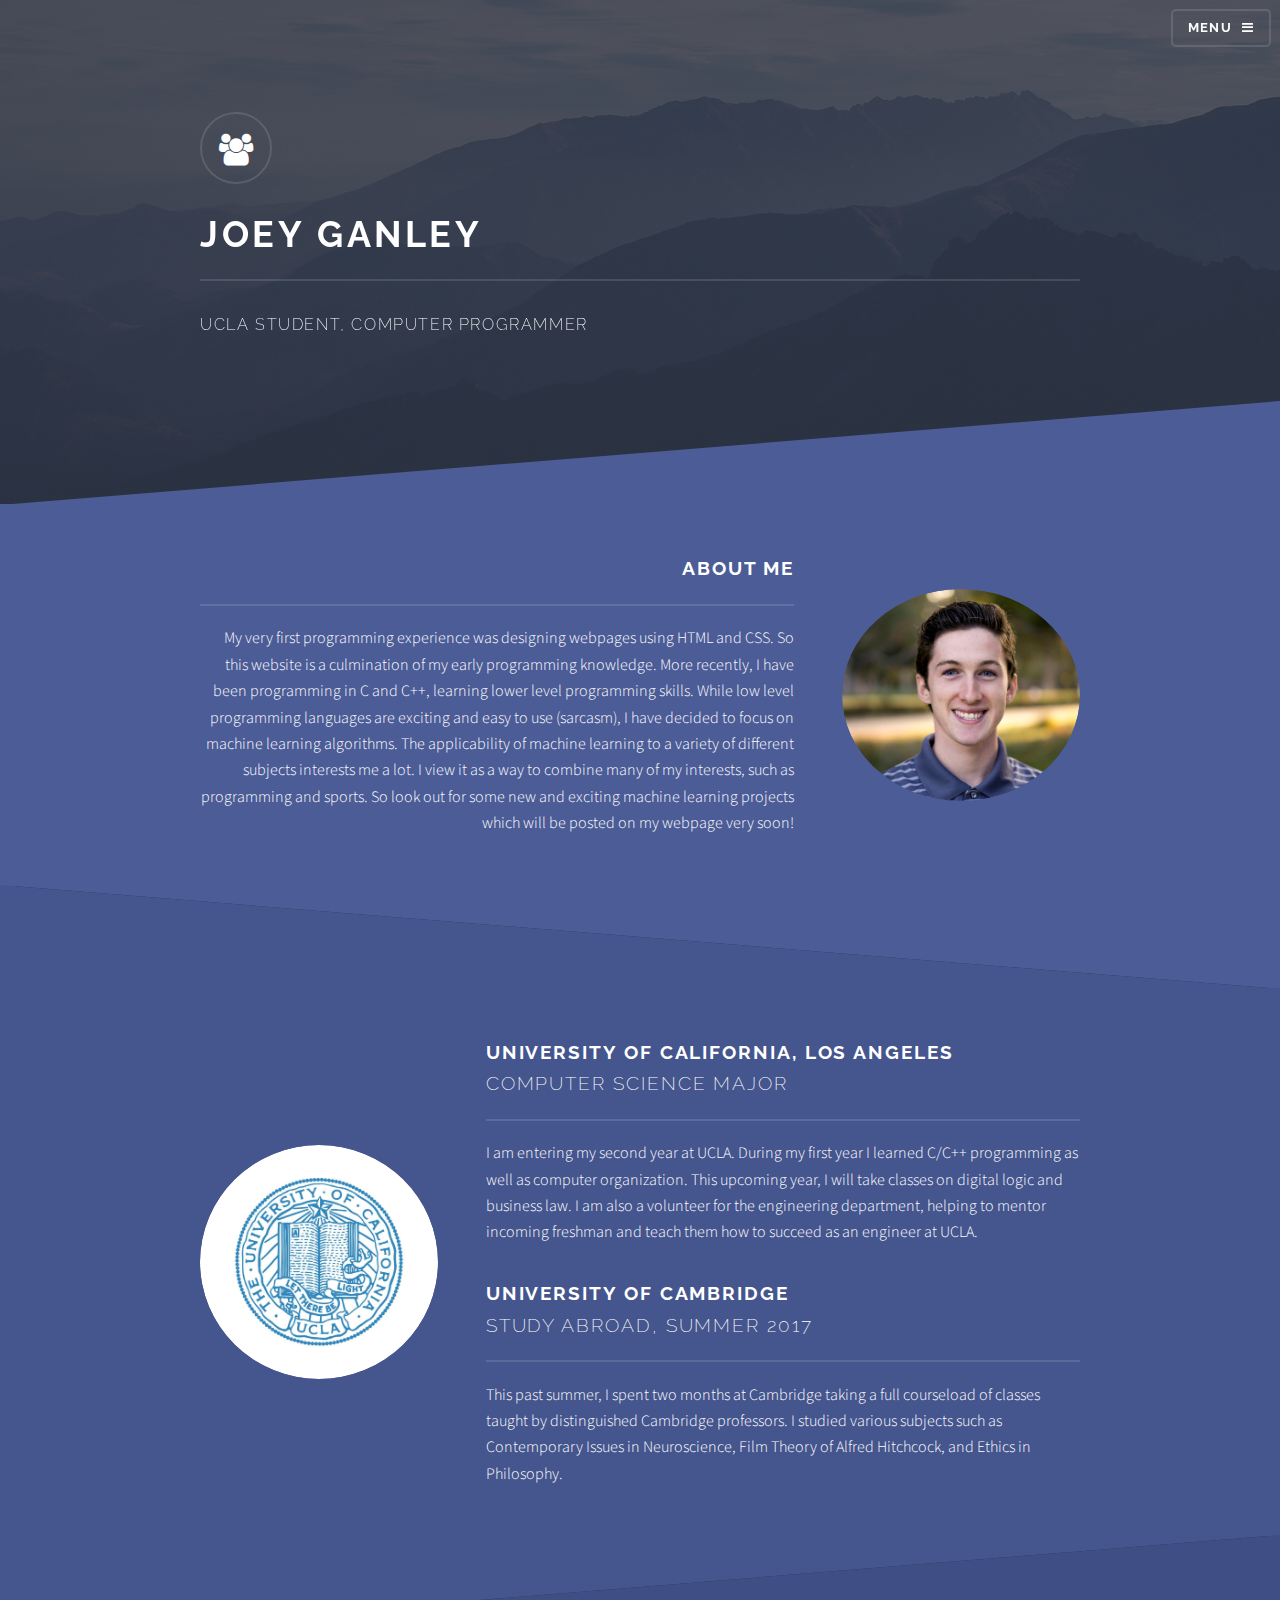
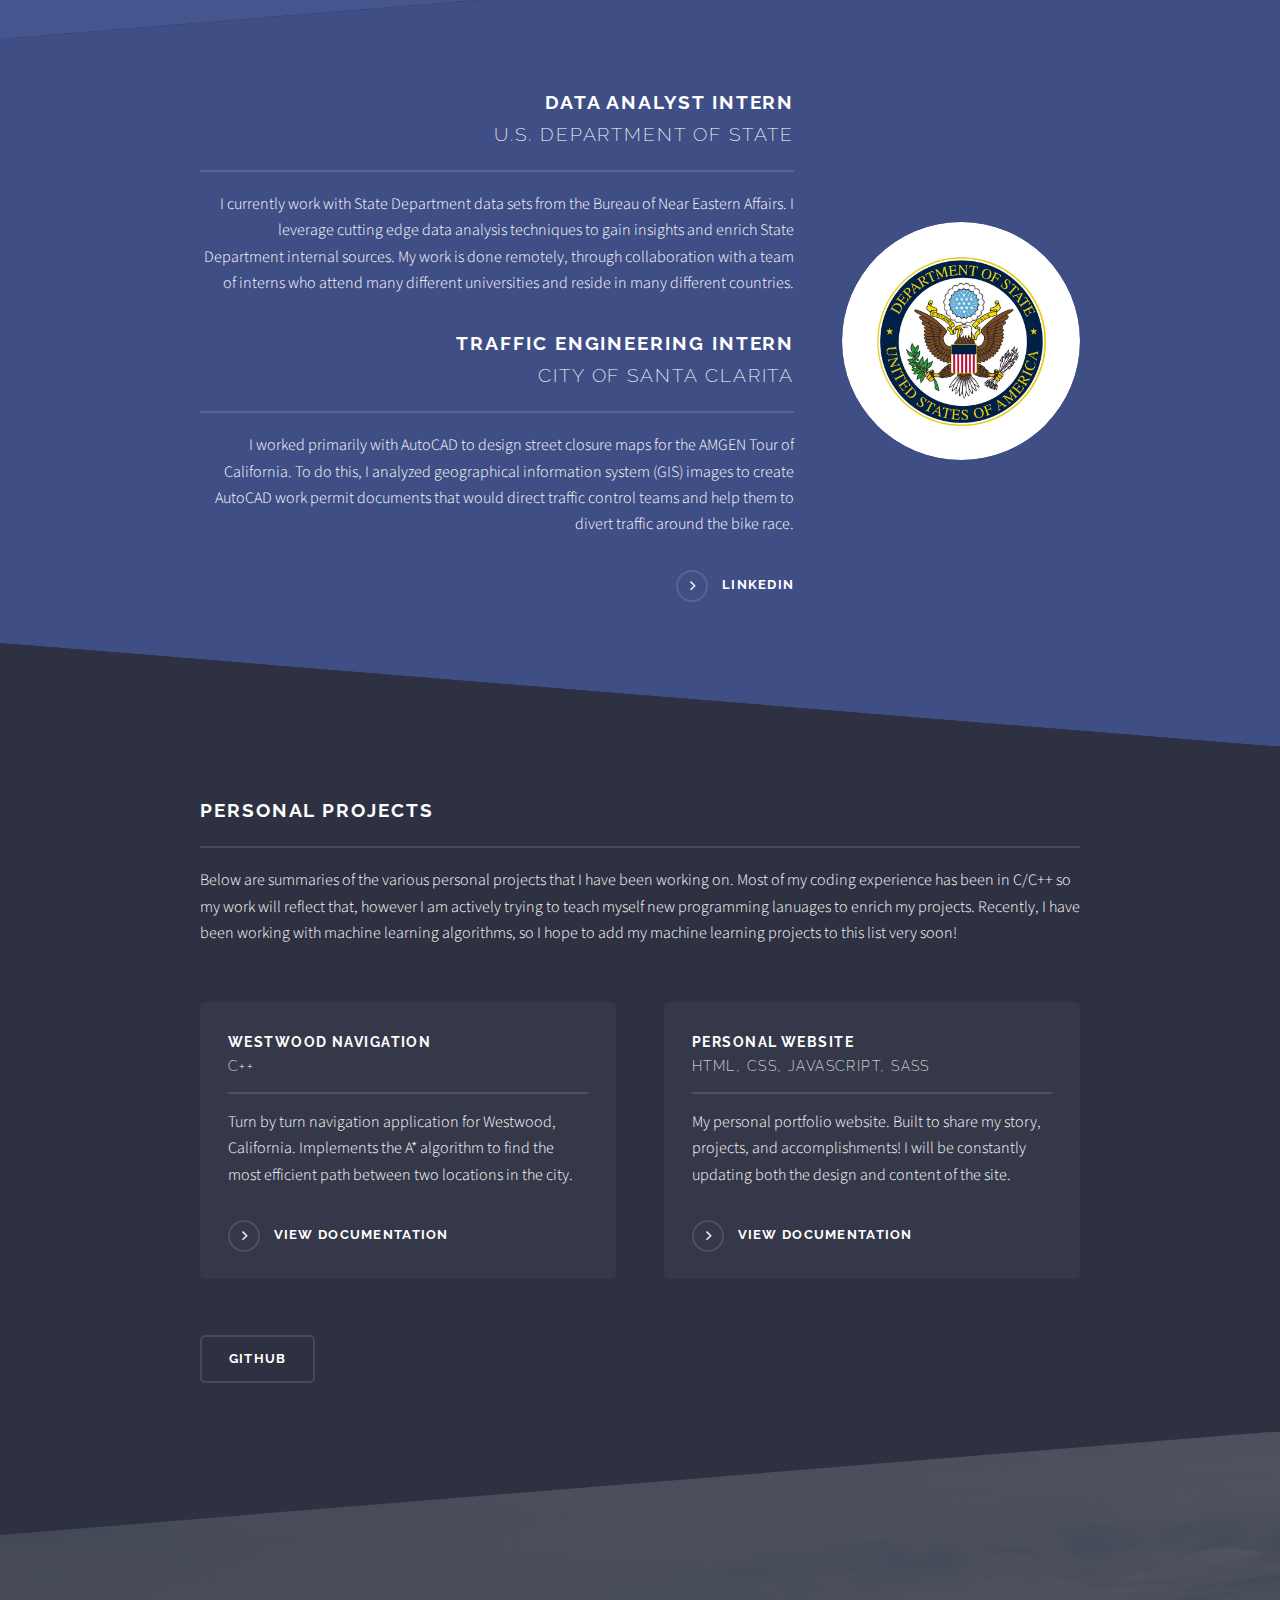
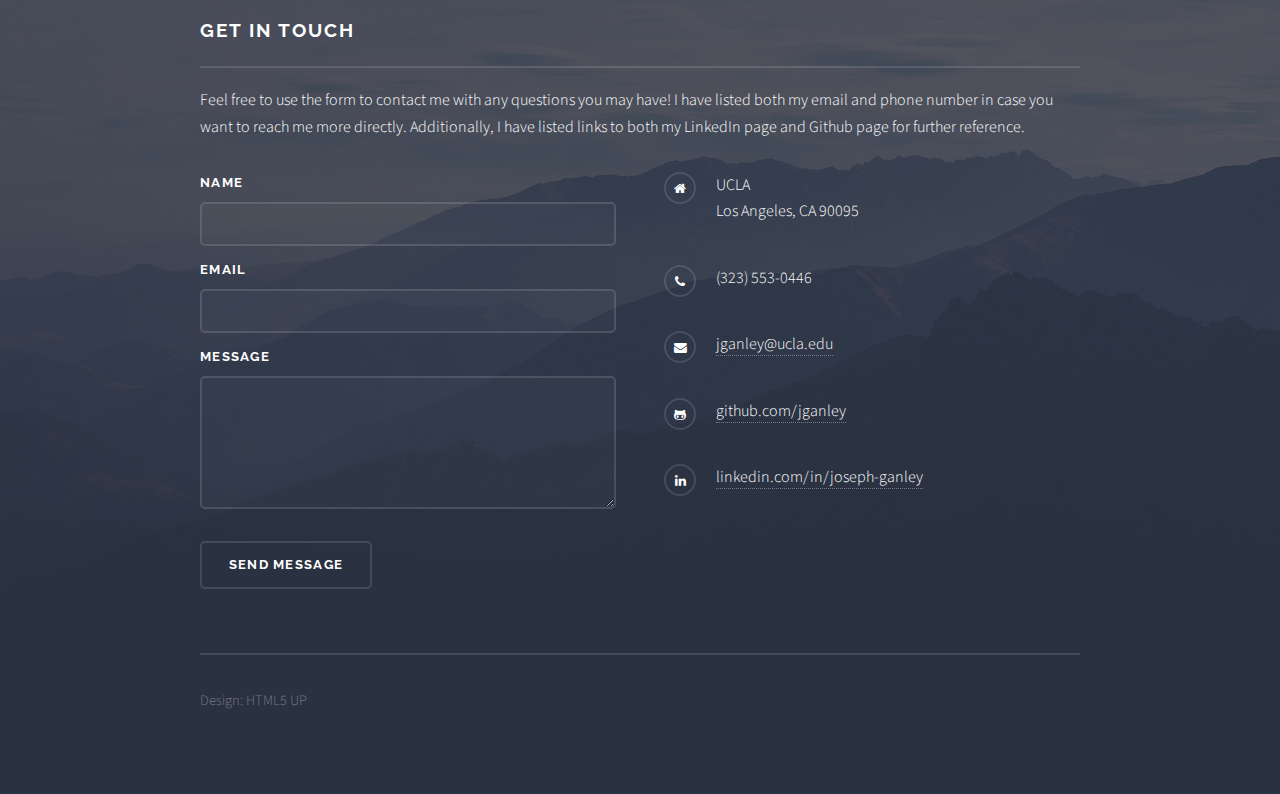
==== commit 5816f23a: "added new profile picture" ====
--- a/index.html
+++ b/index.html
@@ -9,6 +9,25 @@
 		<link rel="stylesheet" href="assets/css/main.css" />
 		<!--[if lte IE 9]><link rel="stylesheet" href="assets/css/ie9.css" /><![endif]-->
 		<!--[if lte IE 8]><link rel="stylesheet" href="assets/css/ie8.css" /><![endif]-->
+
+		<link rel="apple-touch-icon" sizes="57x57" href="/apple-icon-57x57.png">
+		<link rel="apple-touch-icon" sizes="60x60" href="/apple-icon-60x60.png">
+		<link rel="apple-touch-icon" sizes="72x72" href="/apple-icon-72x72.png">
+		<link rel="apple-touch-icon" sizes="76x76" href="/apple-icon-76x76.png">
+		<link rel="apple-touch-icon" sizes="114x114" href="/apple-icon-114x114.png">
+		<link rel="apple-touch-icon" sizes="120x120" href="/apple-icon-120x120.png">
+		<link rel="apple-touch-icon" sizes="144x144" href="/apple-icon-144x144.png">
+		<link rel="apple-touch-icon" sizes="152x152" href="/apple-icon-152x152.png">
+		<link rel="apple-touch-icon" sizes="180x180" href="/apple-icon-180x180.png">
+		<link rel="icon" type="image/png" sizes="192x192"  href="/android-icon-192x192.png">
+		<link rel="icon" type="image/png" sizes="32x32" href="/favicon-32x32.png">
+		<link rel="icon" type="image/png" sizes="96x96" href="/favicon-96x96.png">
+		<link rel="icon" type="image/png" sizes="16x16" href="/favicon-16x16.png">
+		<link rel="manifest" href="/manifest.json">
+		<meta name="msapplication-TileColor" content="#ffffff">
+		<meta name="msapplication-TileImage" content="/ms-icon-144x144.png">
+		<meta name="theme-color" content="#ffffff">
+
 	</head>
 	<body>
 
@@ -57,7 +76,7 @@
 						<!-- One -->
 							<section id="one" class="wrapper spotlight style1">
 								<div class="inner">
-									<a href="#" class="image"><img src="images/linkedin.jpg" alt="" /></a>
+									<a href="#" class="image"><img src="images/newprofile.jpg" alt="" /></a>
 									<div class="content">
 										<h2 class="major">About Me</h2>
 										<p>My very first programming experience was designing webpages using HTML and CSS. So this website is a culmination of my early programming knowledge. More recently, I have been
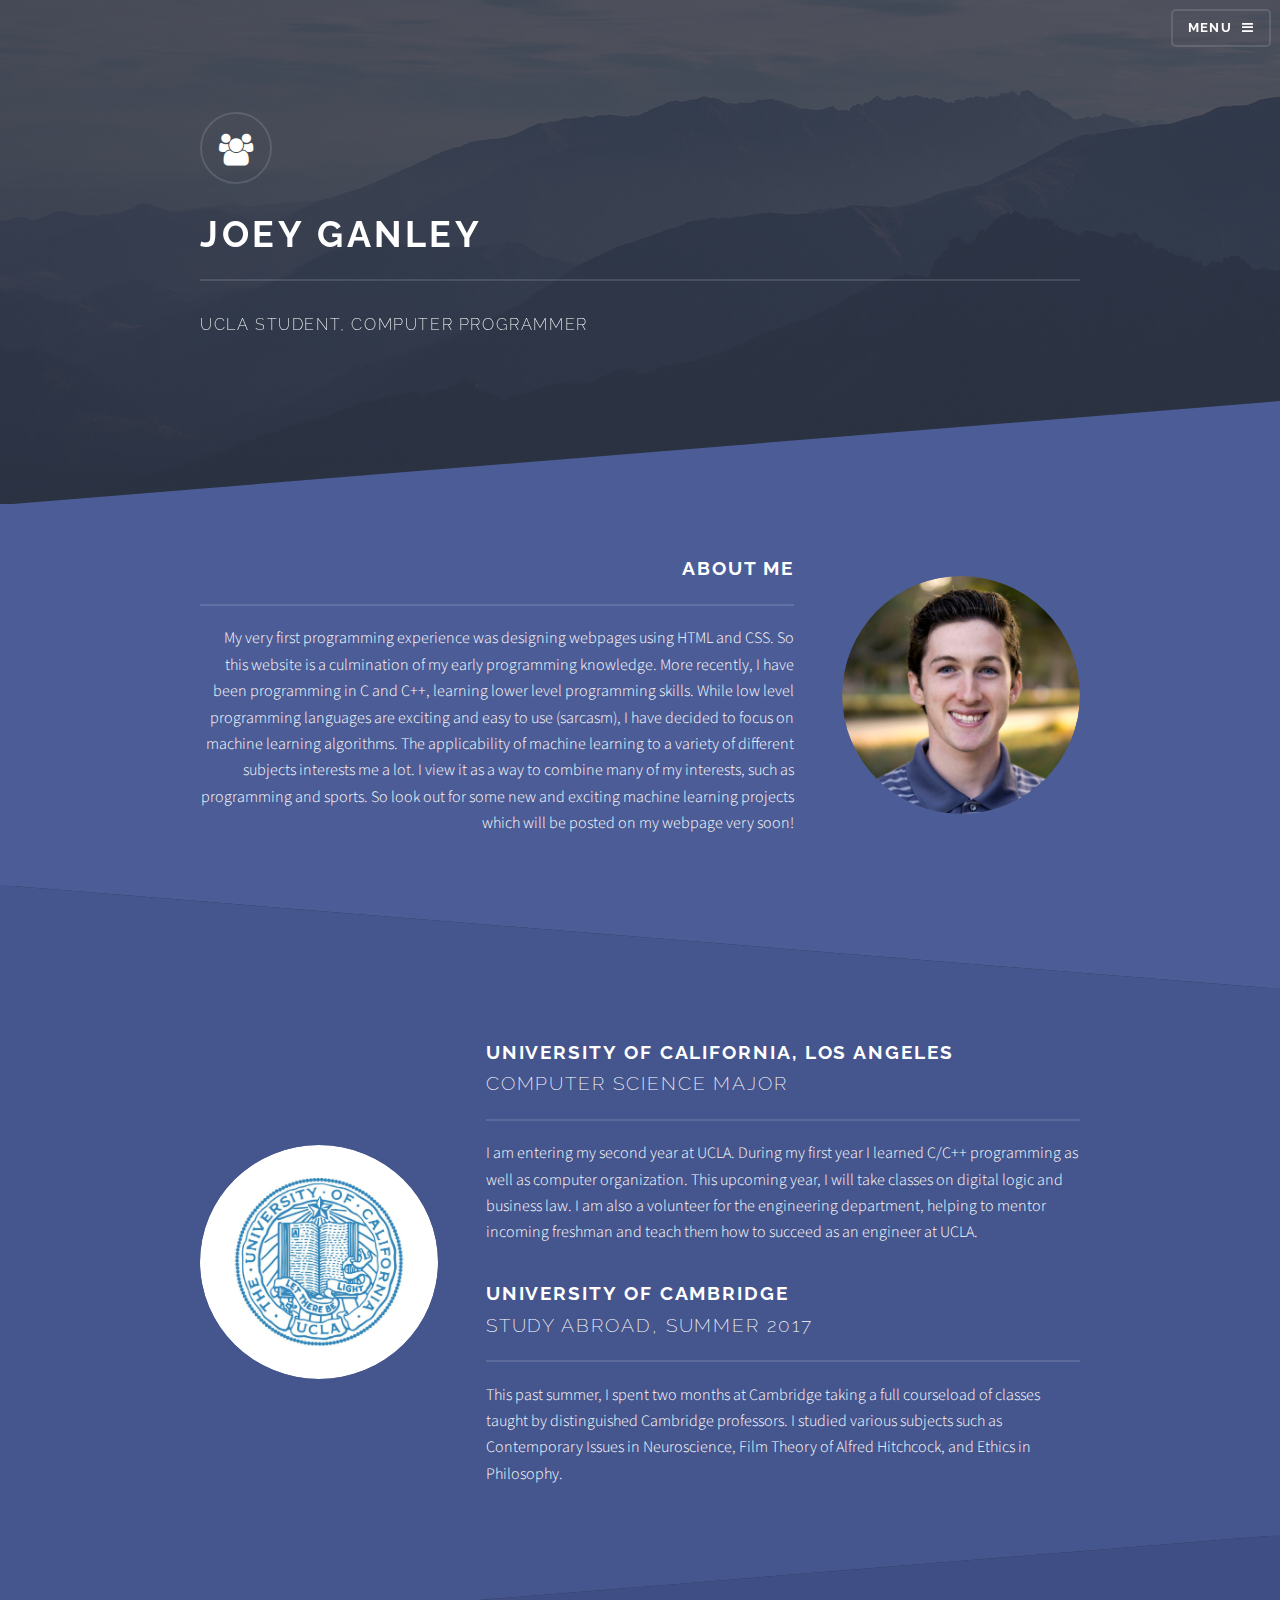
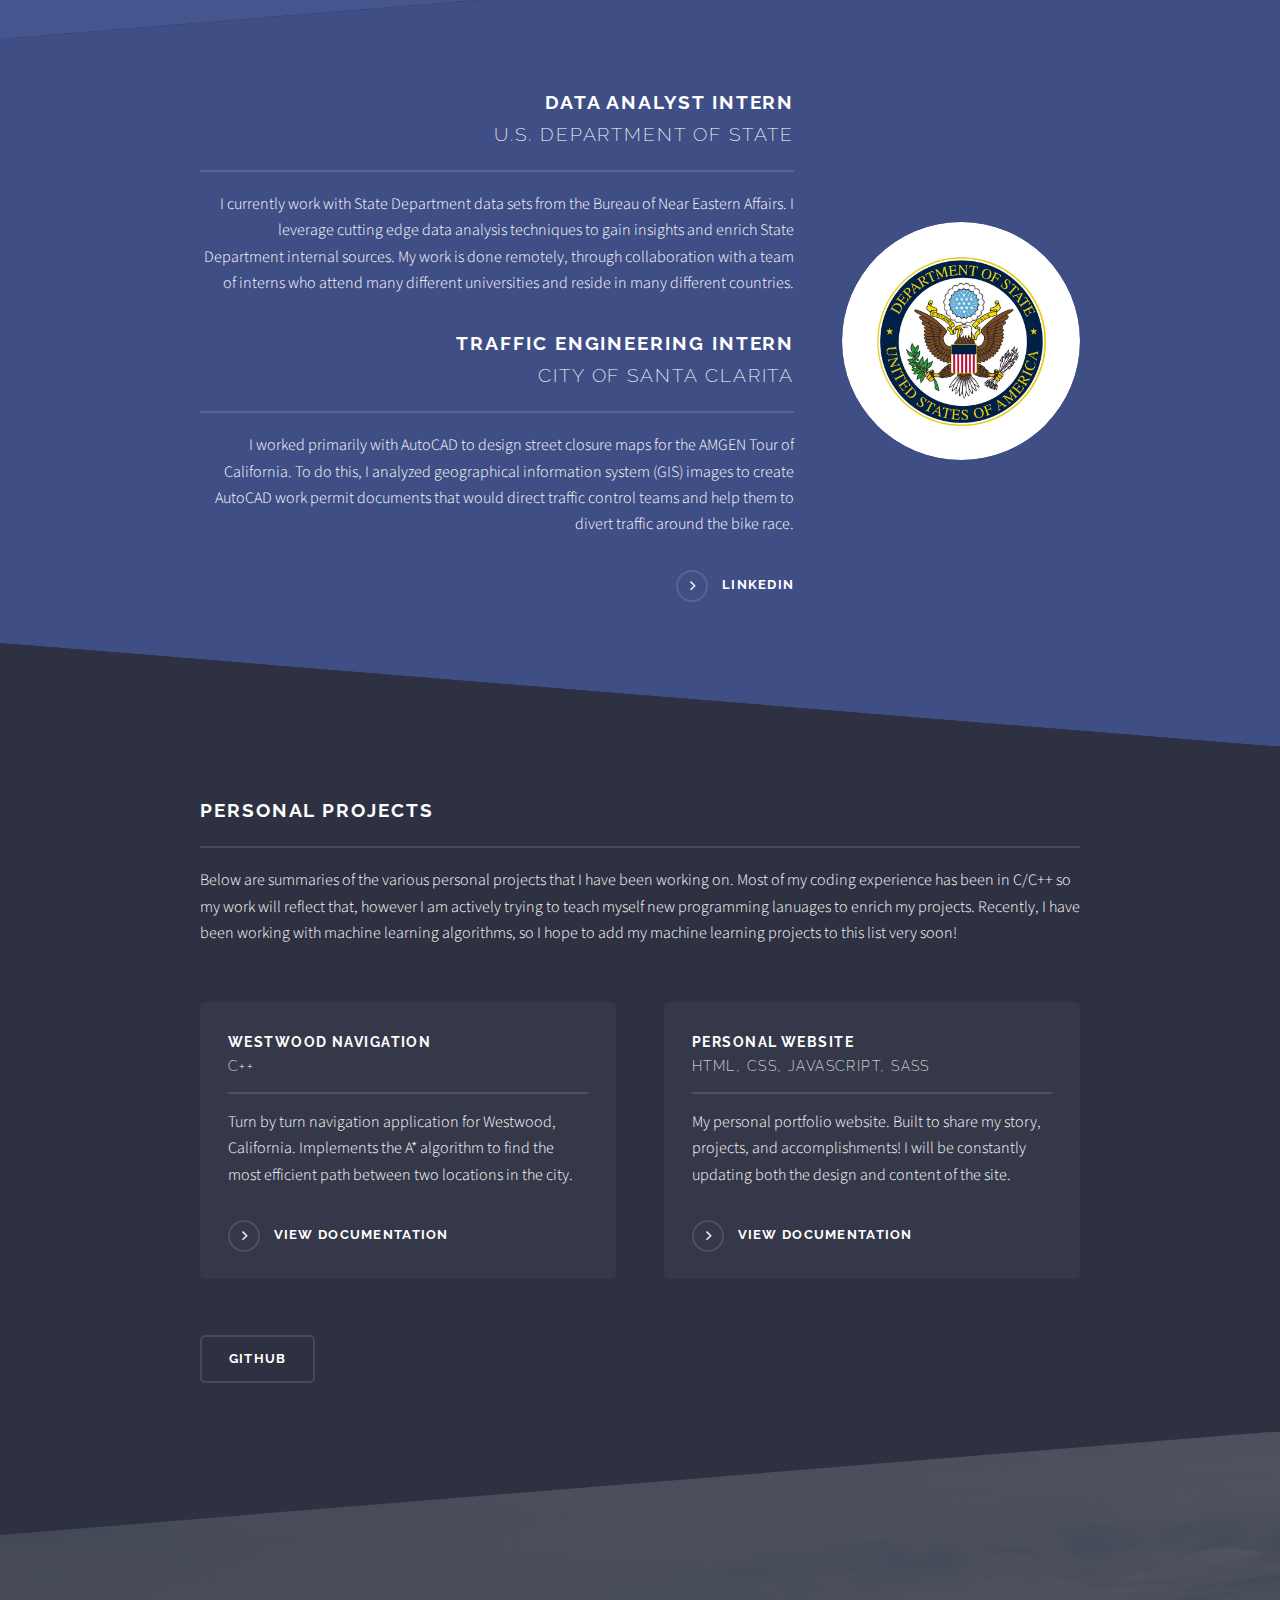
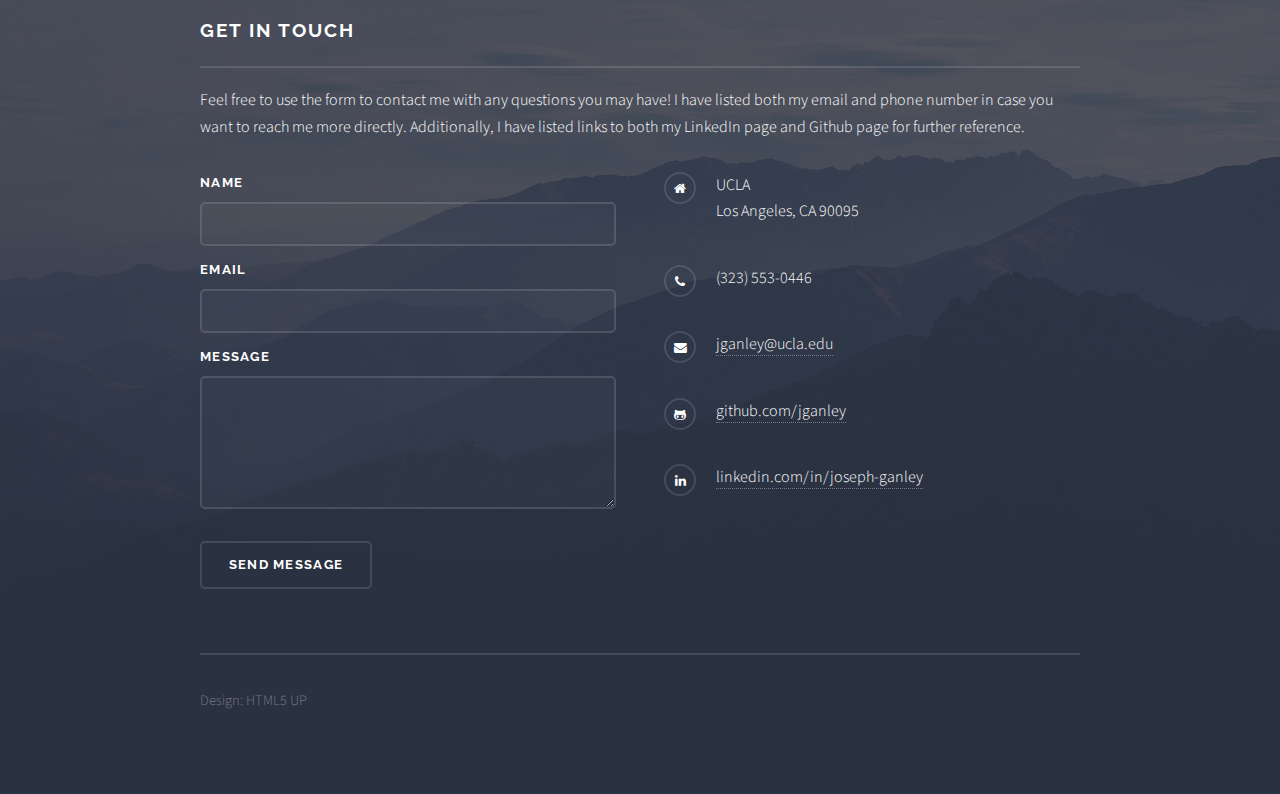
==== commit 034cface: "Added comment" ====
--- a/index.html
+++ b/index.html
@@ -1,4 +1,6 @@
 <!DOCTYPE HTML>
+
+<!-- Joey's Website -->
 
 <html>
 	<head>
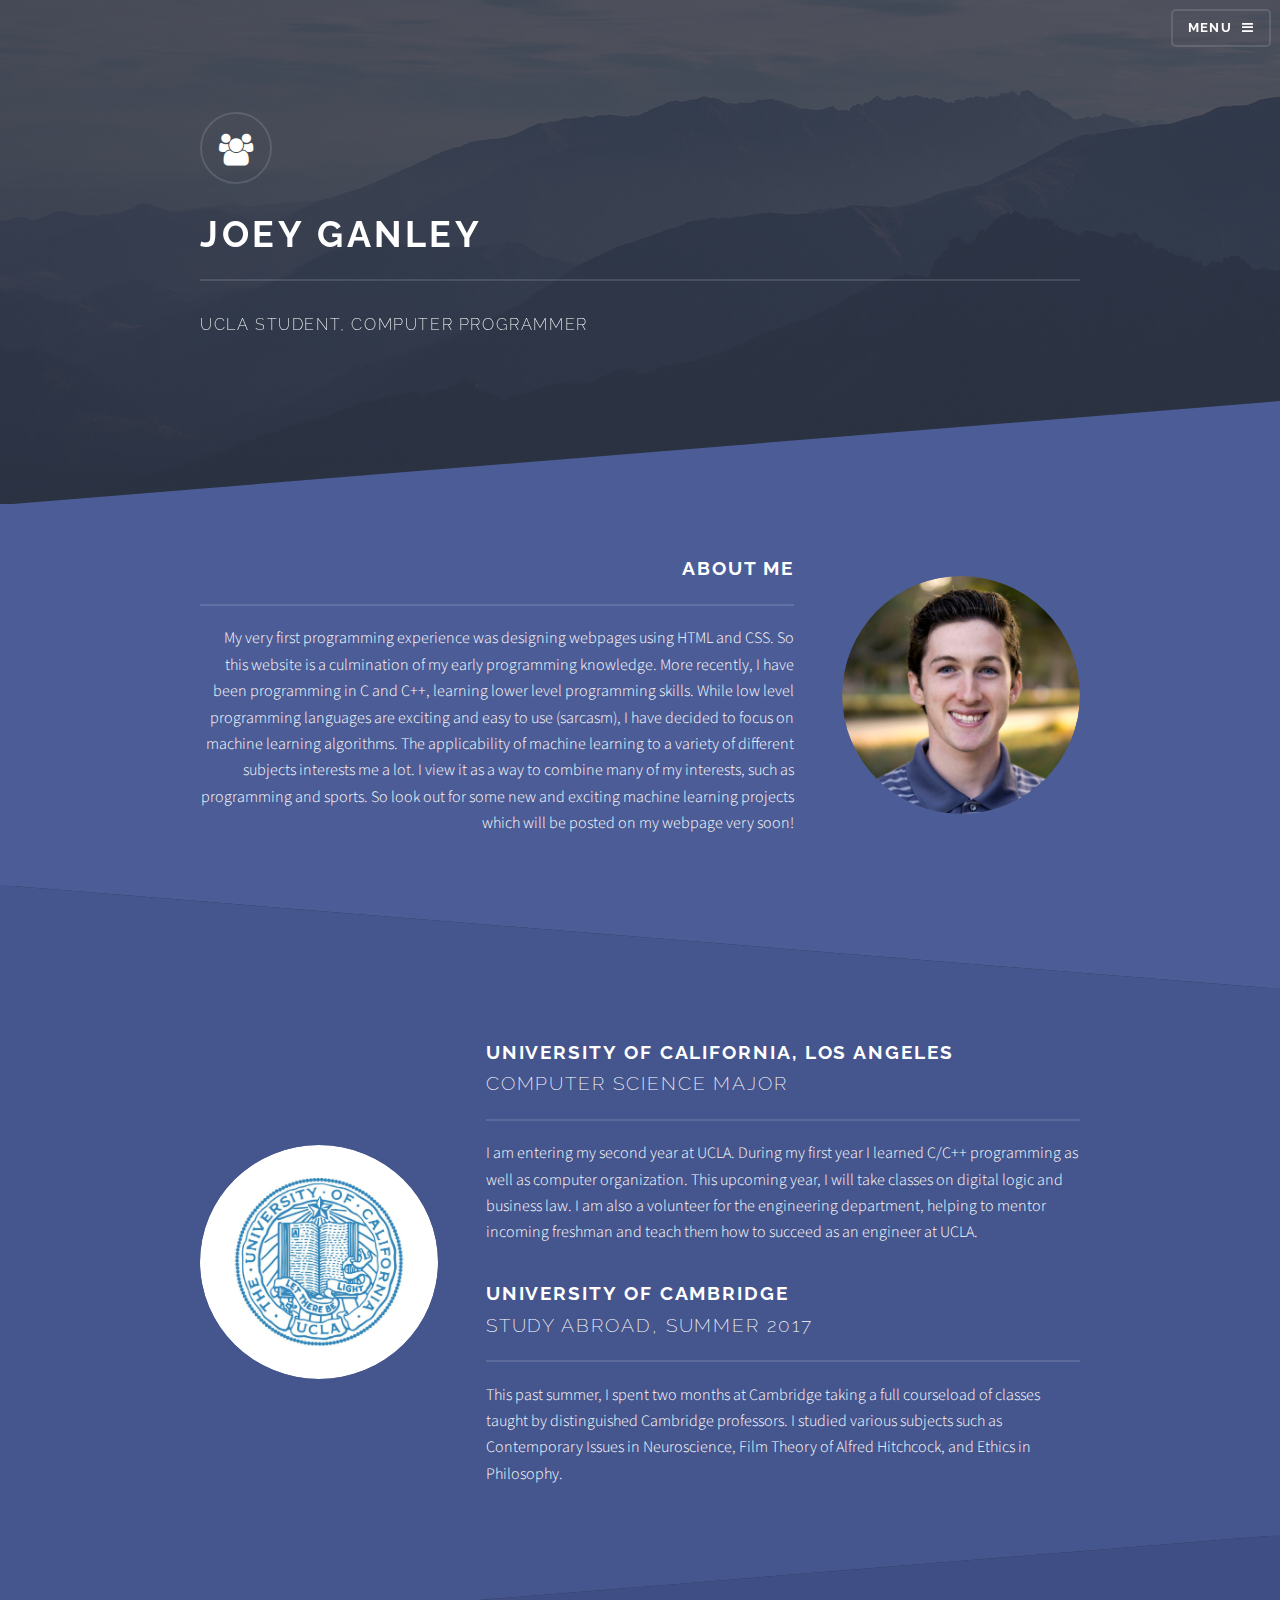
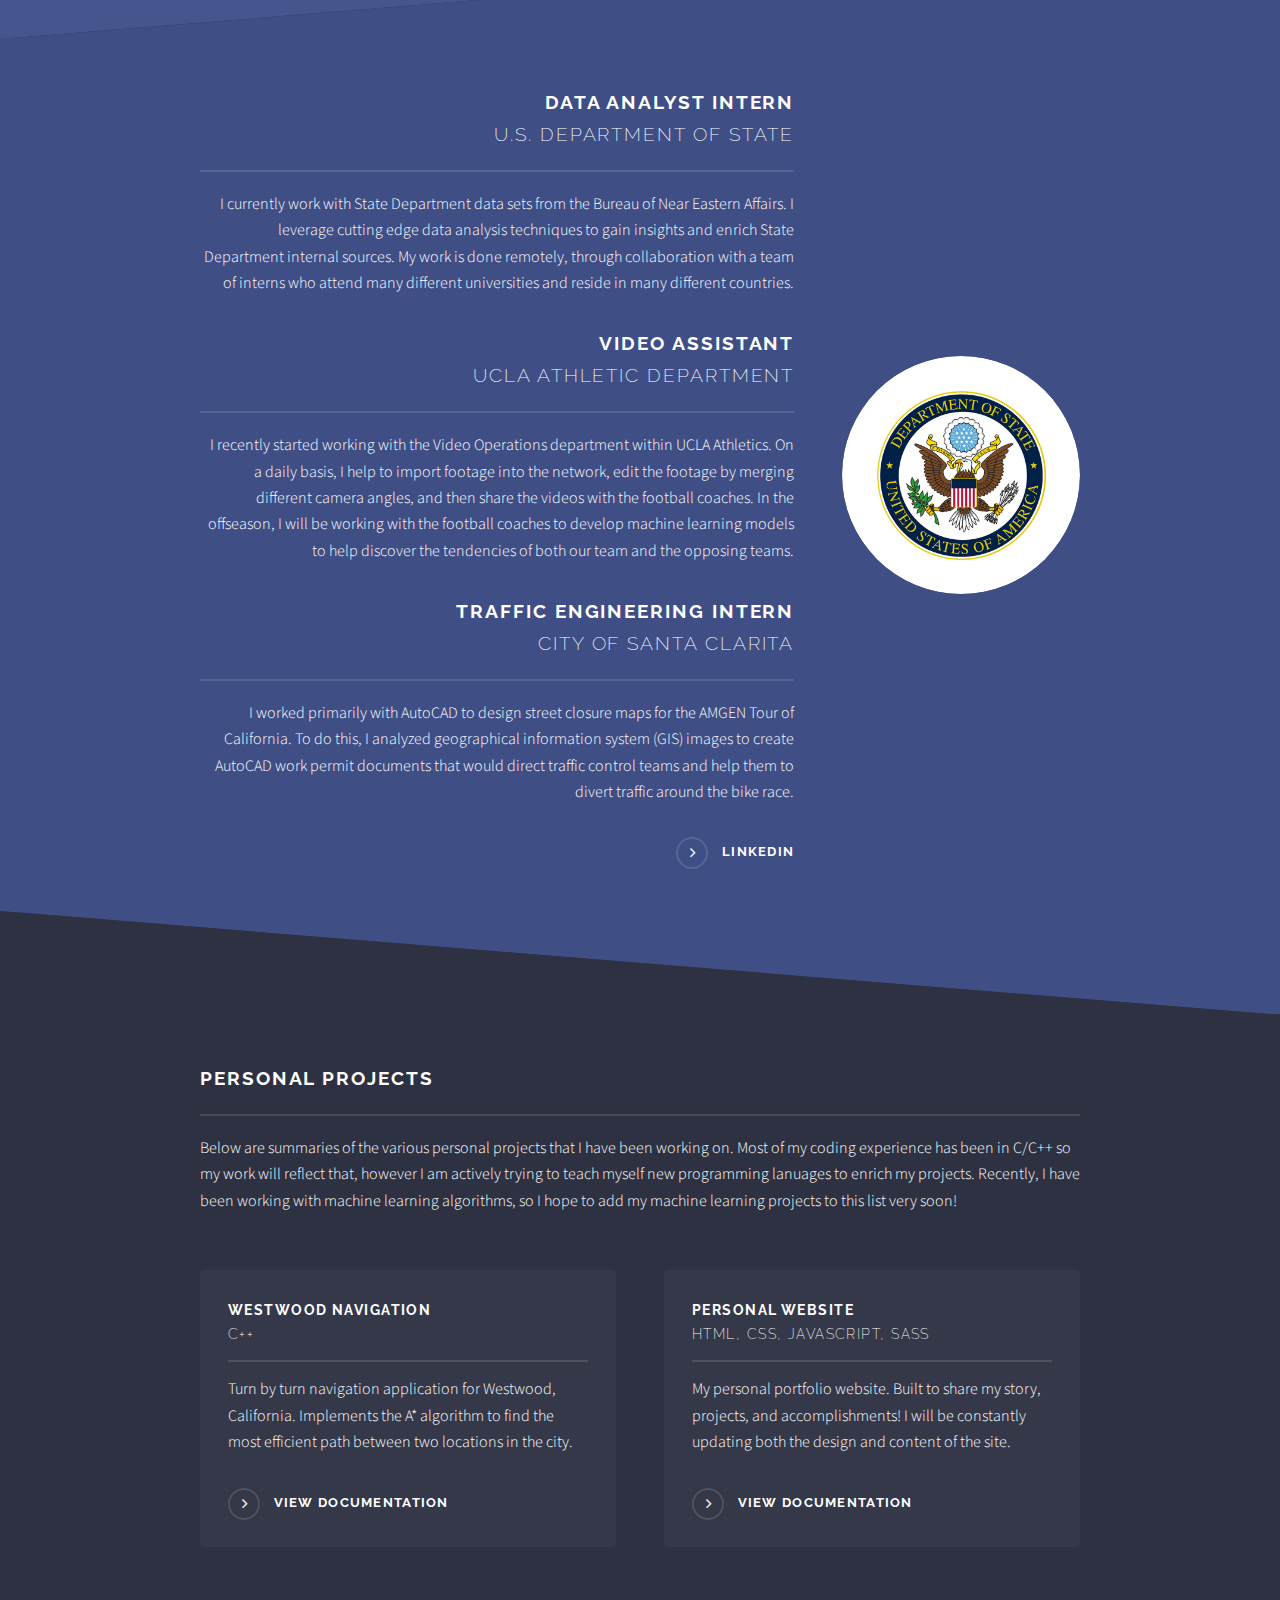
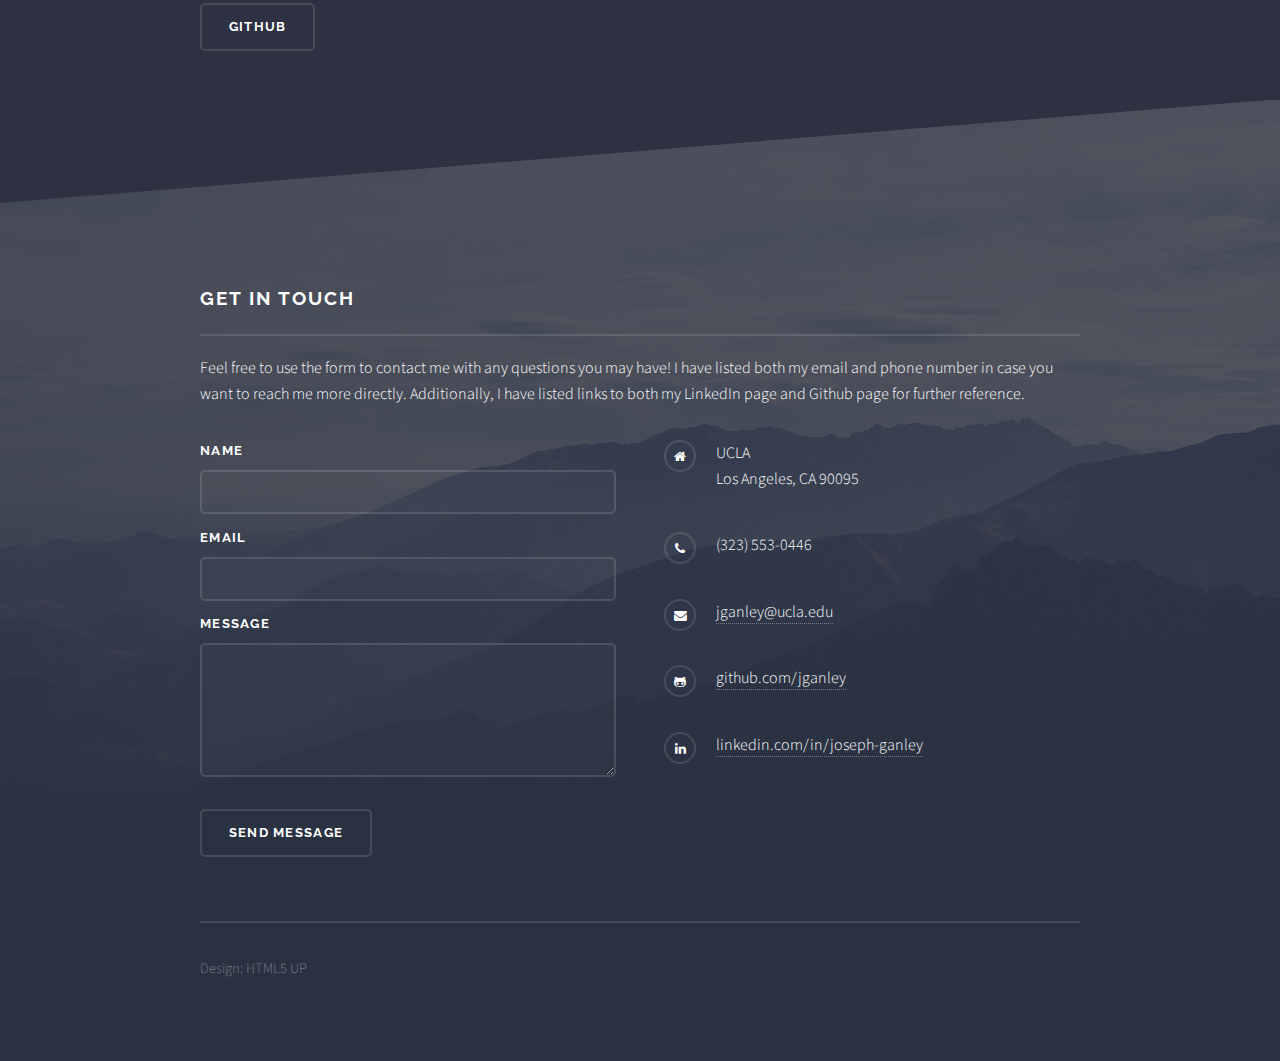
==== commit 00dc3c97: "Updated jobs" ====
--- a/index.html
+++ b/index.html
@@ -117,6 +117,9 @@
 										<h2 class="major">Data Analyst Intern</br><span class "norm">U.S. Department of State</span></h2>
 										<p>I currently work with State Department data sets from the Bureau of Near Eastern Affairs. I leverage cutting edge data analysis techniques to gain insights and enrich State Department internal sources. My work is done remotely, through collaboration with a team of
 										interns who attend many different universities and reside in many different countries.</p>
+										<h2 class="major">Video Assistant</br><span class "norm">UCLA Athletic Department</span></h2>
+										<p>I recently started working with the Video Operations department within UCLA Athletics. On a daily basis, I help to import footage into the network, edit the footage by merging different camera angles, and then share the videos with the football coaches. In the
+										offseason, I will be working with the football coaches to develop machine learning models to help discover the tendencies of both our team and the opposing teams.</p>
 										<h2 class="major">Traffic Engineering Intern</br><span class "norm">City of Santa Clarita</span></h2>
 										<p>I worked primarily with AutoCAD to design street closure maps for the AMGEN Tour of California. To do this, I analyzed geographical information system (GIS) images to create AutoCAD work permit documents that would
 											direct traffic control teams and help them to divert traffic around the bike race.</p>
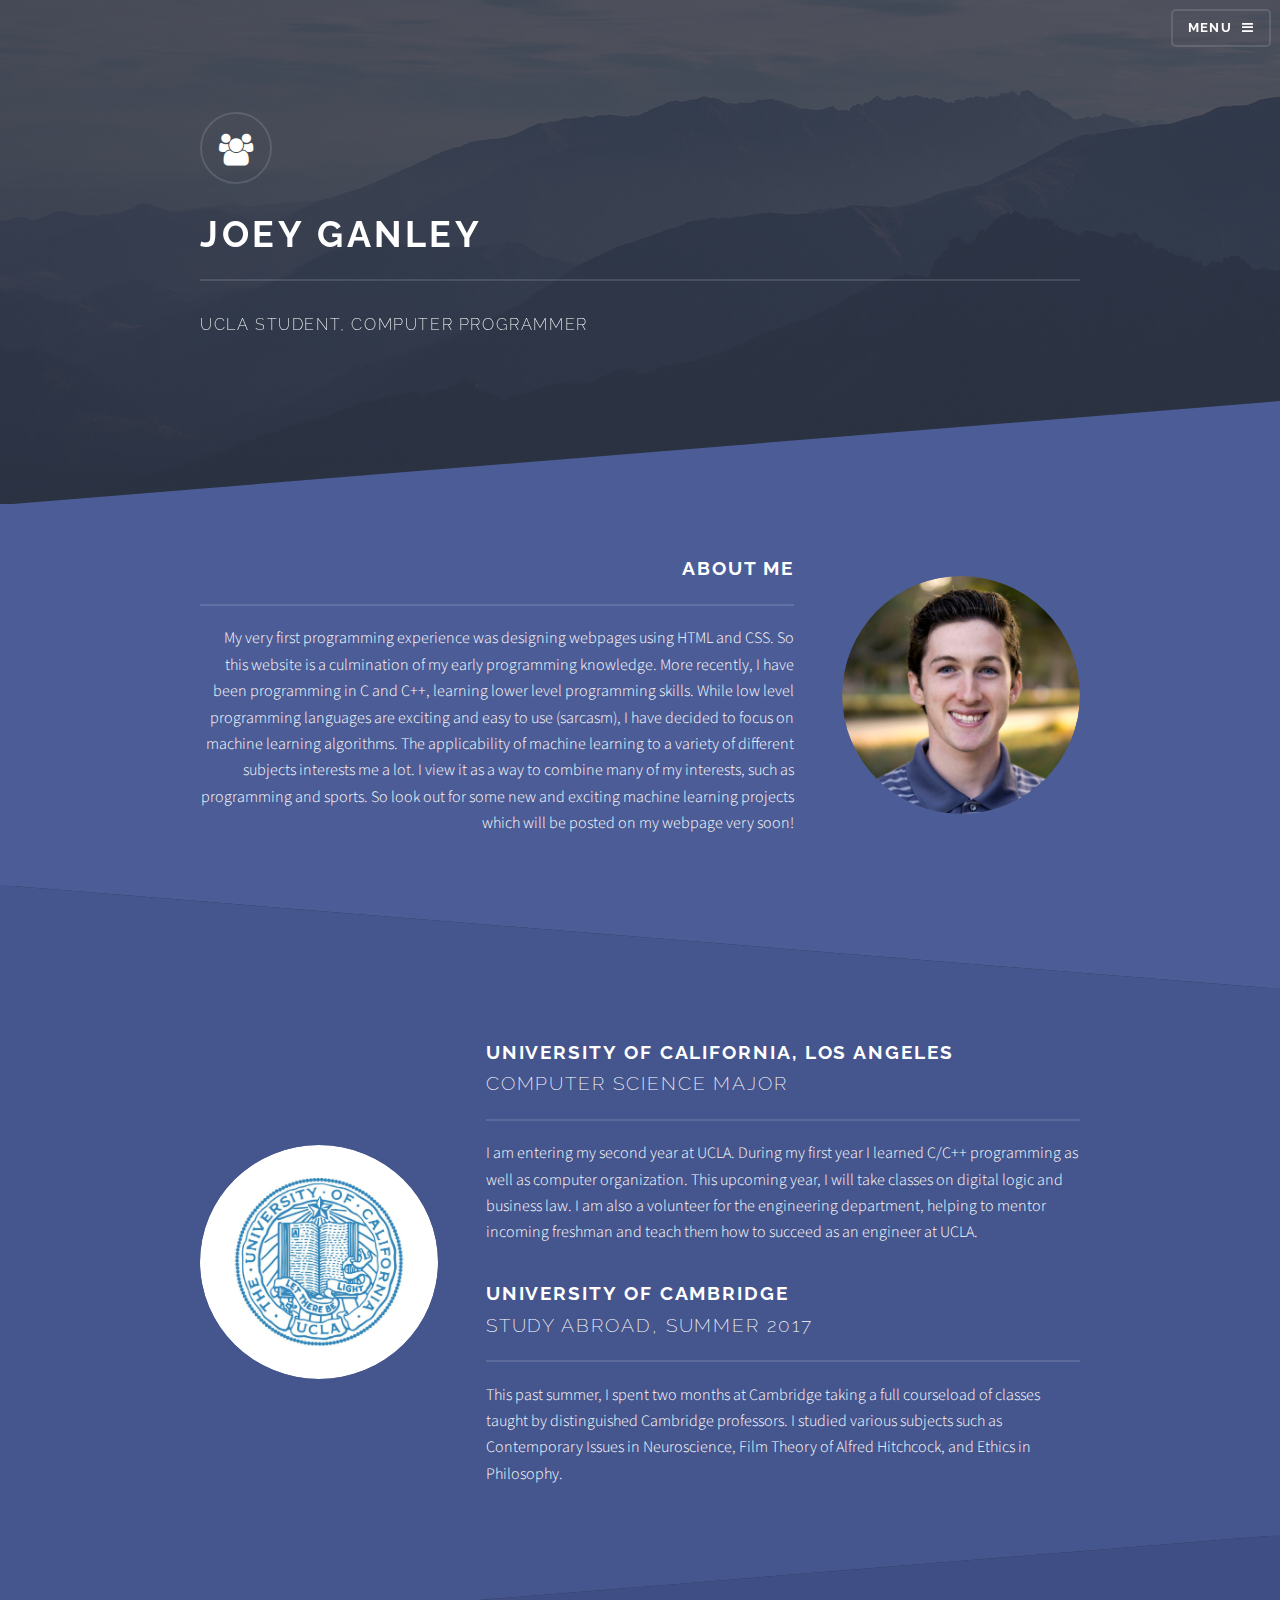
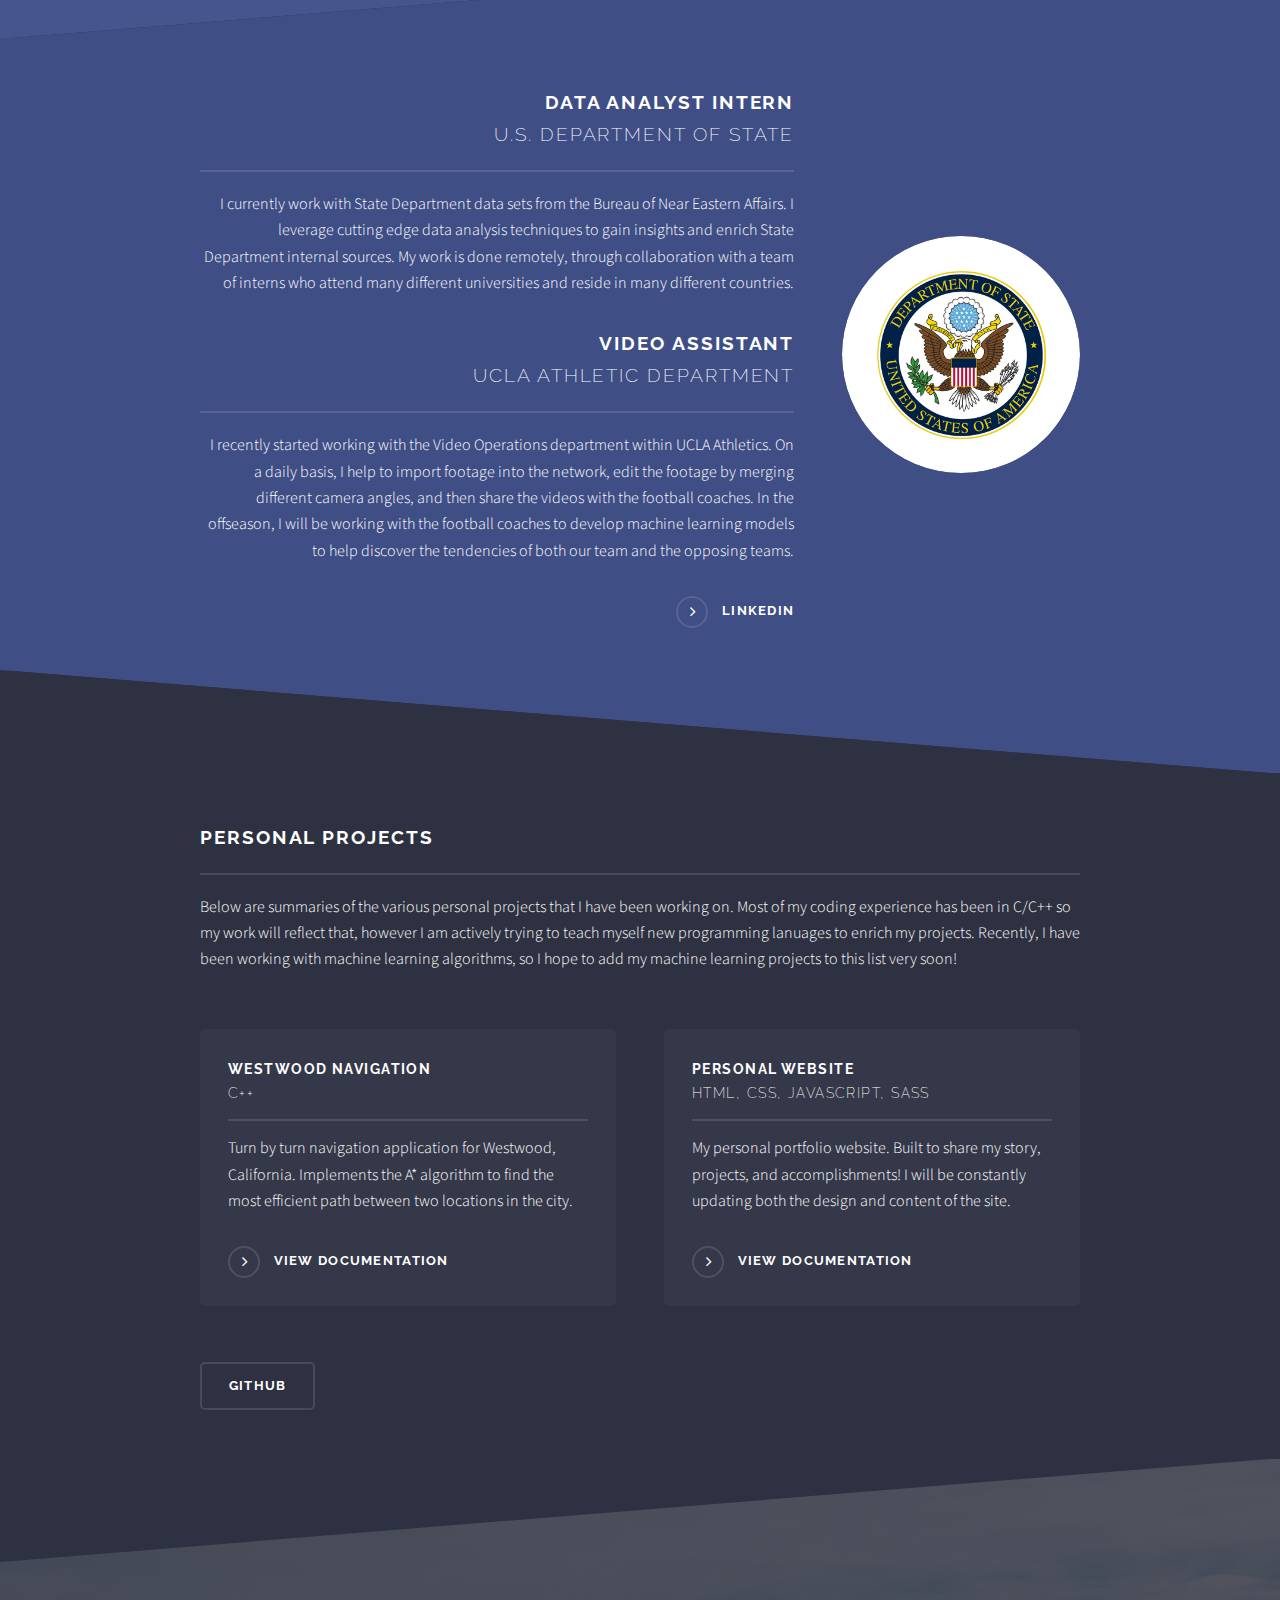
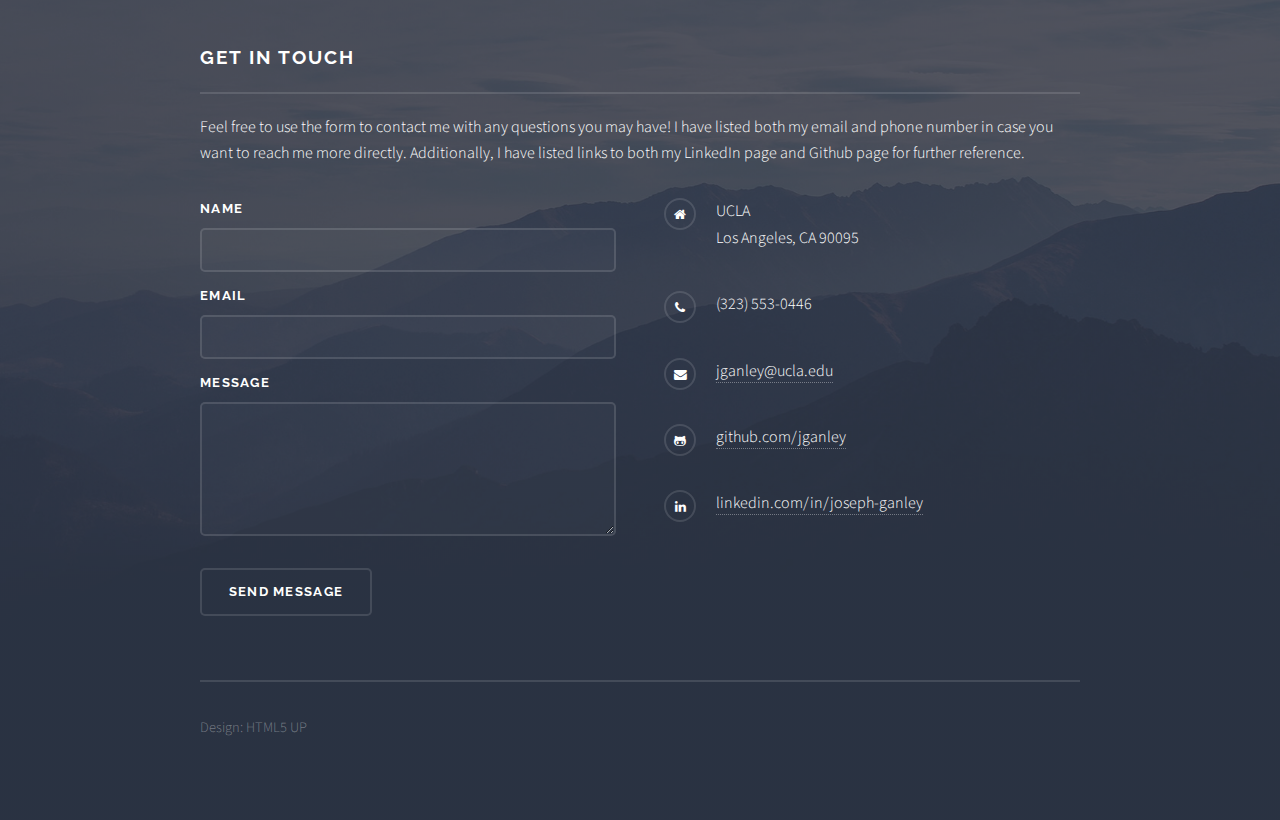
==== commit e126a100: "Removed traffic job" ====
--- a/index.html
+++ b/index.html
@@ -120,9 +120,6 @@
 										<h2 class="major">Video Assistant</br><span class "norm">UCLA Athletic Department</span></h2>
 										<p>I recently started working with the Video Operations department within UCLA Athletics. On a daily basis, I help to import footage into the network, edit the footage by merging different camera angles, and then share the videos with the football coaches. In the
 										offseason, I will be working with the football coaches to develop machine learning models to help discover the tendencies of both our team and the opposing teams.</p>
-										<h2 class="major">Traffic Engineering Intern</br><span class "norm">City of Santa Clarita</span></h2>
-										<p>I worked primarily with AutoCAD to design street closure maps for the AMGEN Tour of California. To do this, I analyzed geographical information system (GIS) images to create AutoCAD work permit documents that would
-											direct traffic control teams and help them to divert traffic around the bike race.</p>
 										<a href="https://www.linkedin.com/in/joseph-ganley" class="special">LinkedIn</a>
 									</div>
 								</div>
